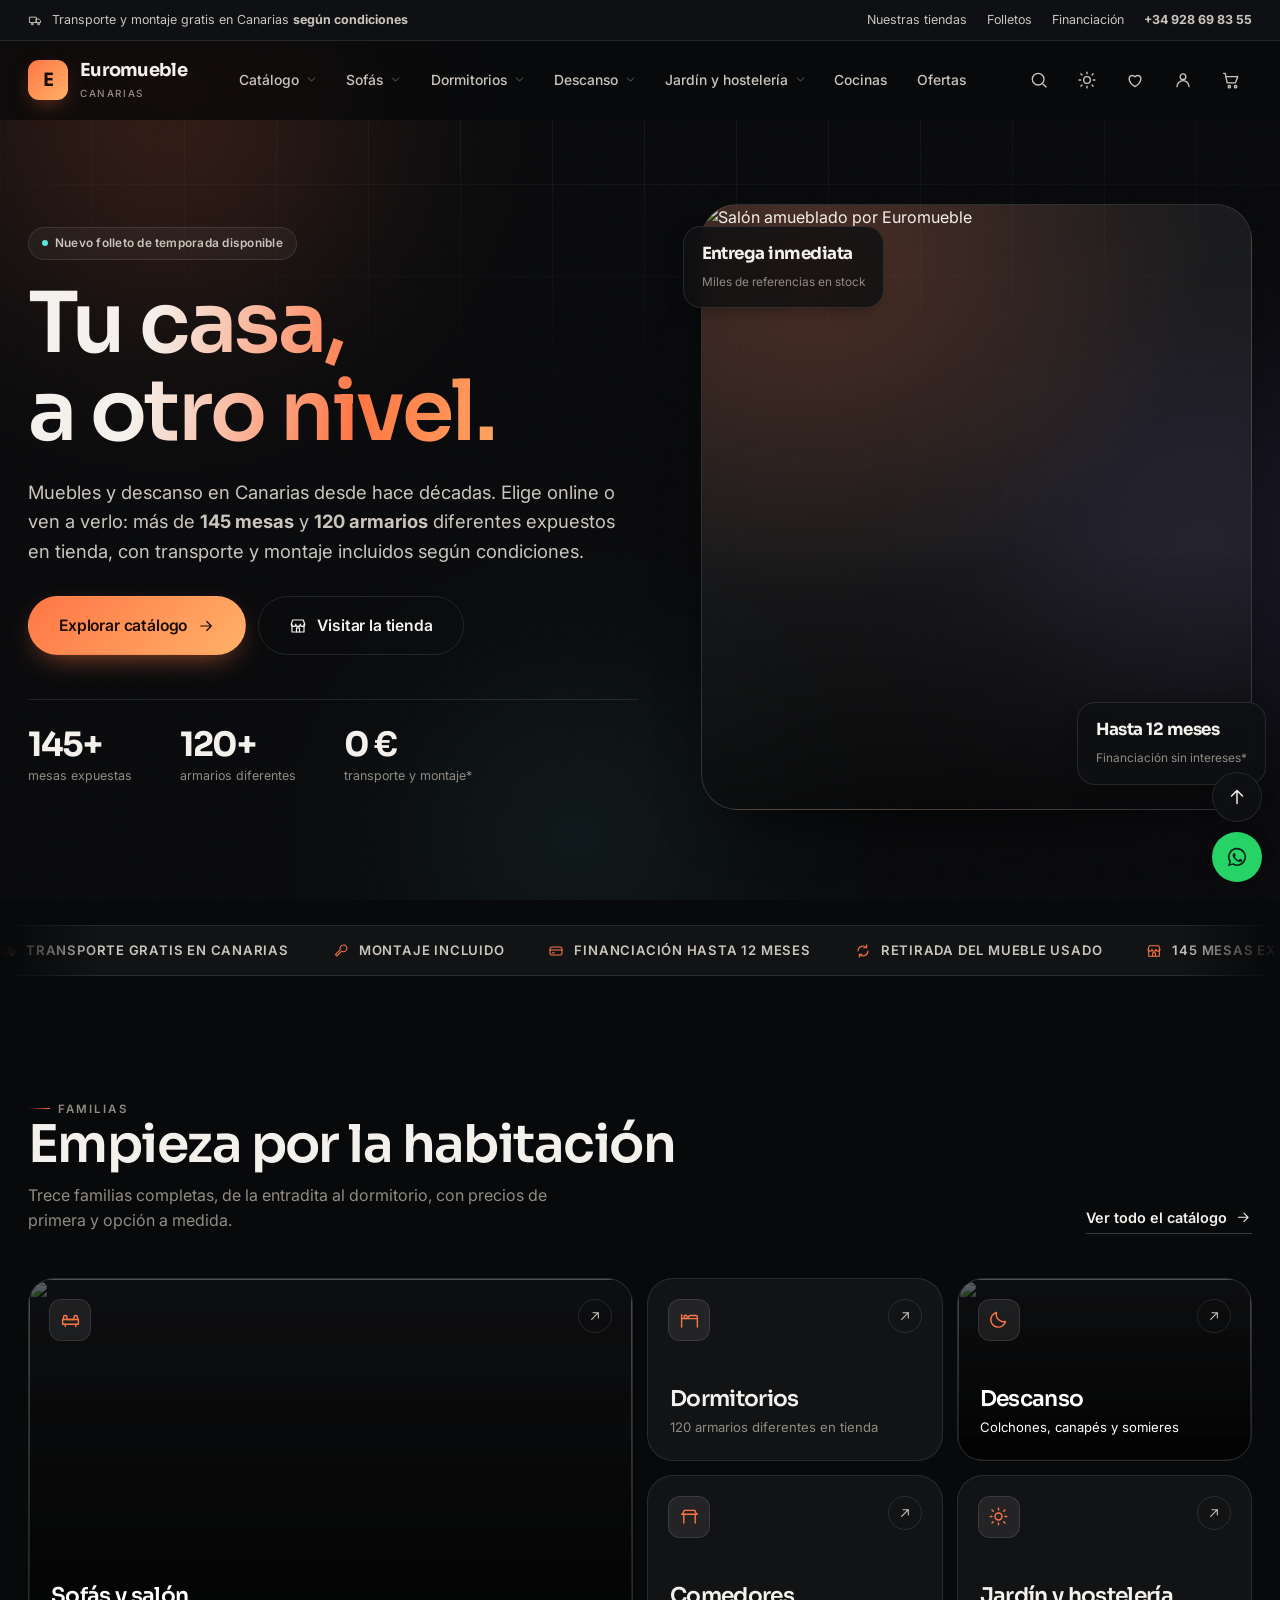
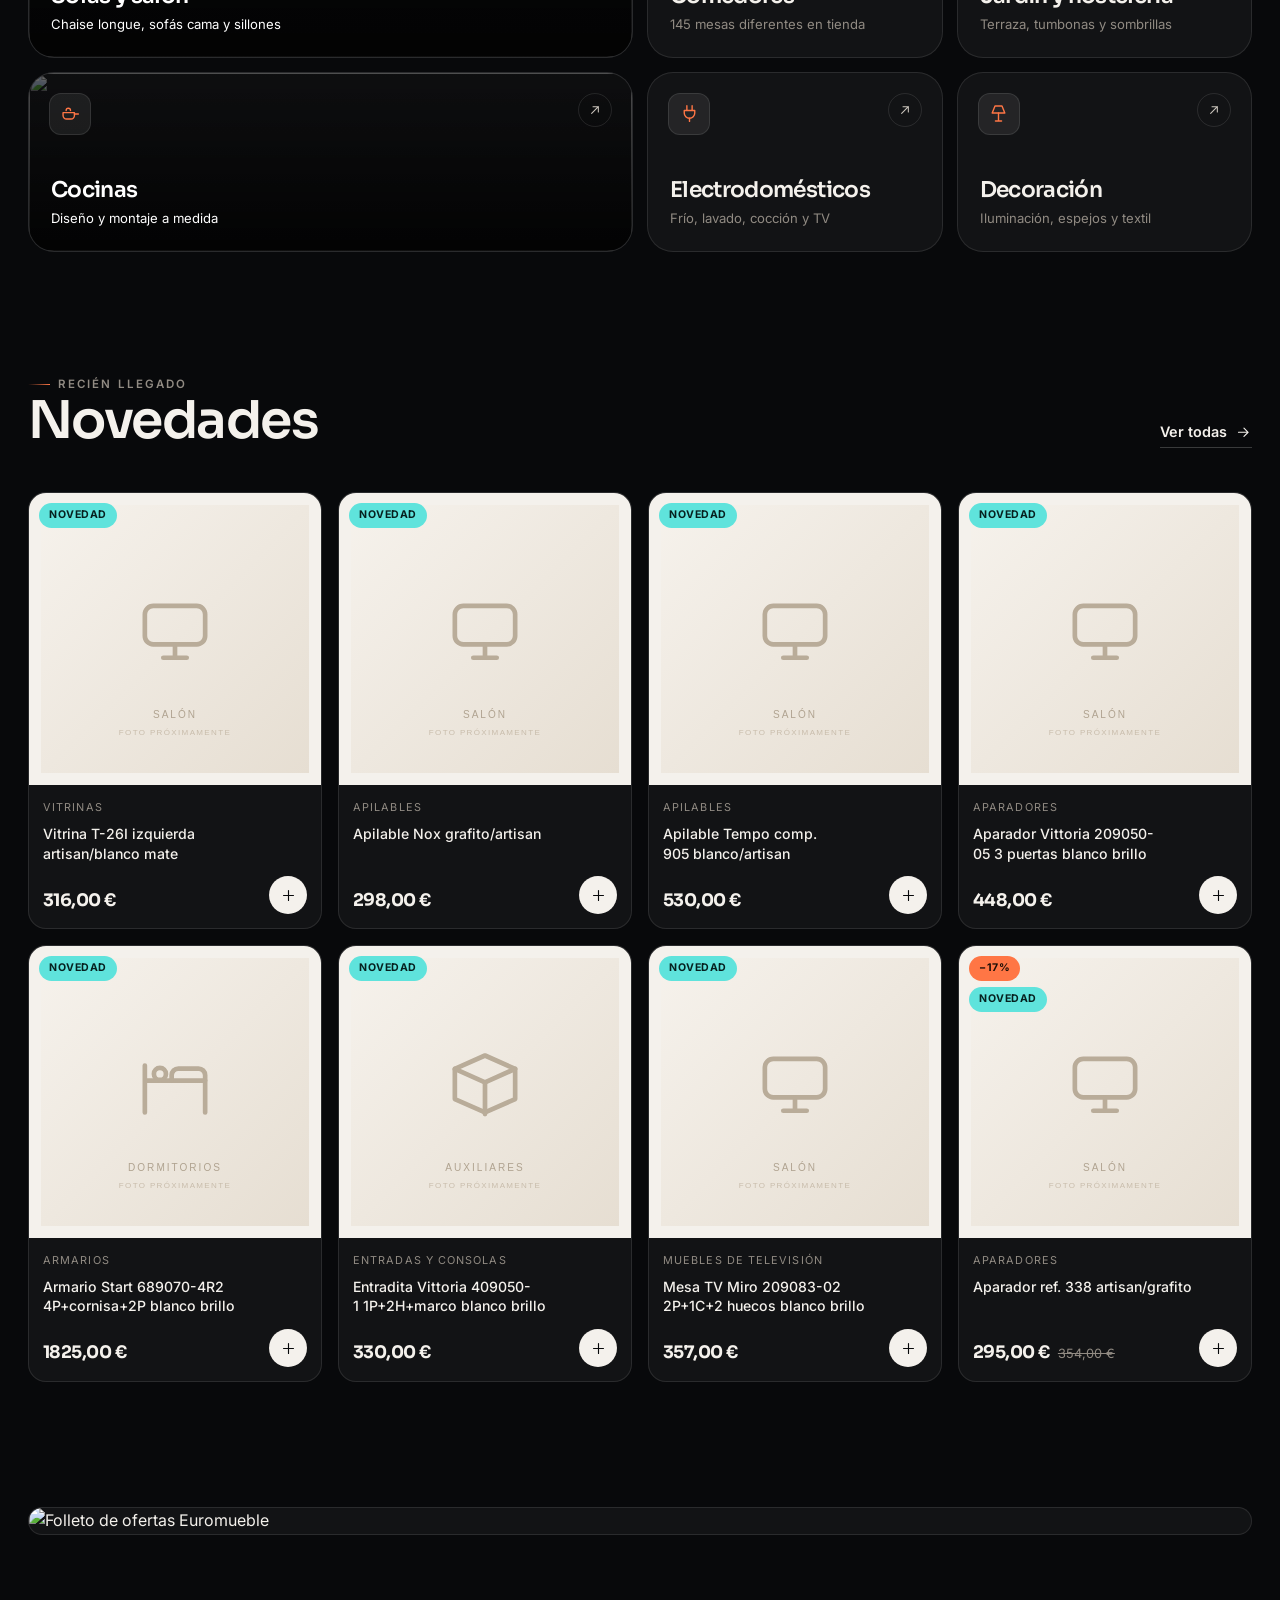
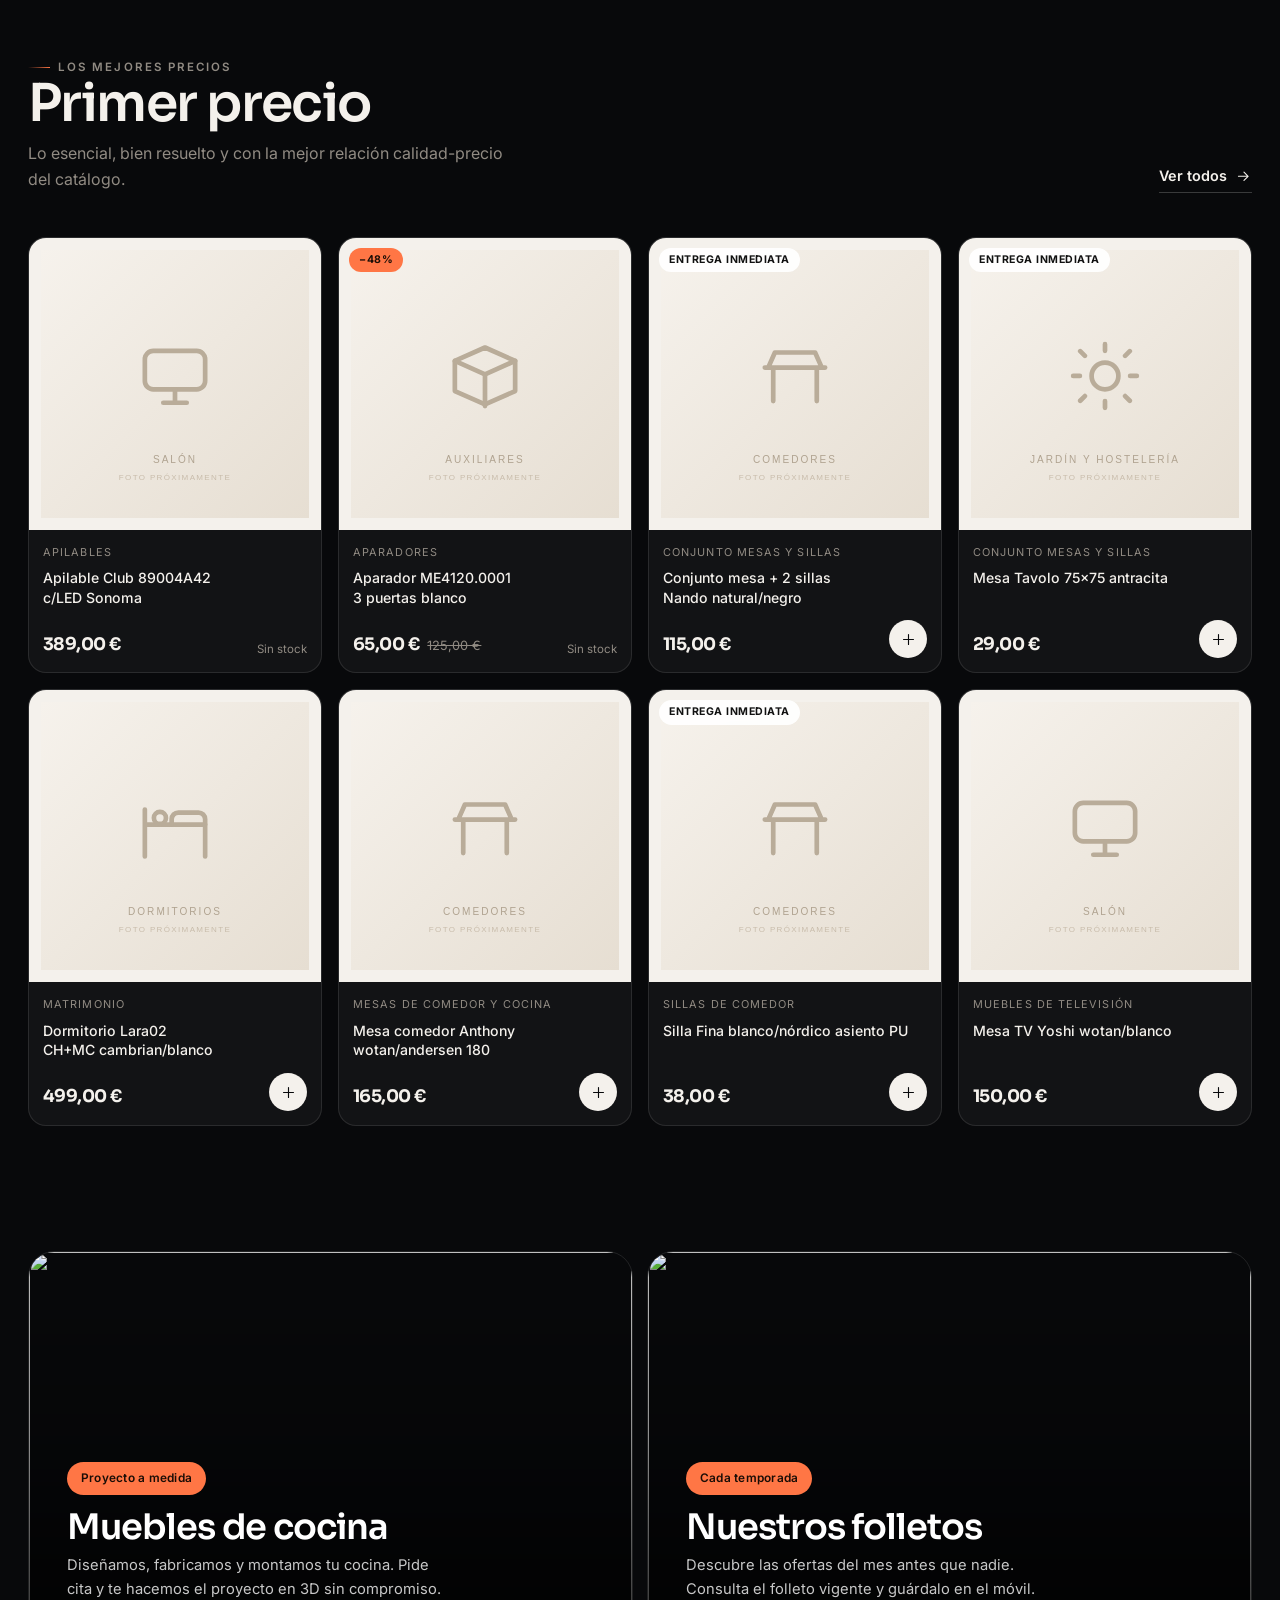
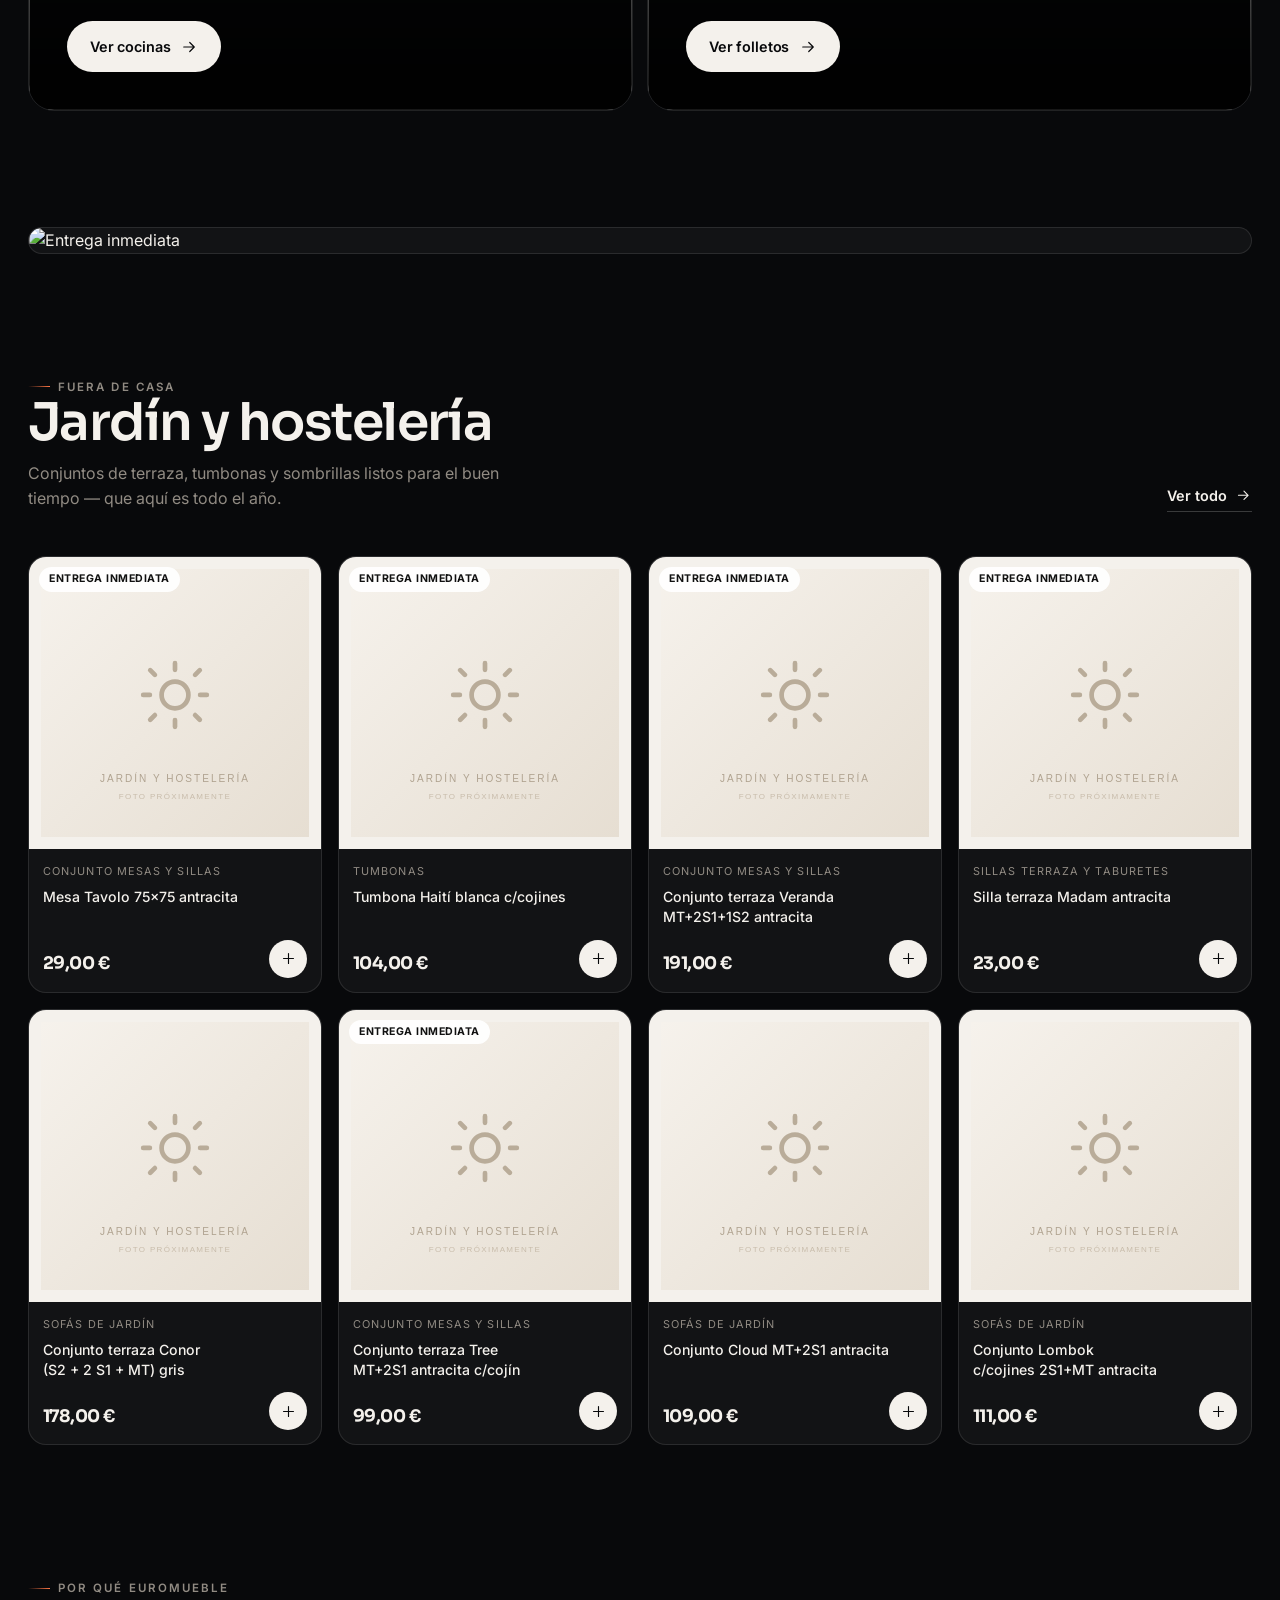
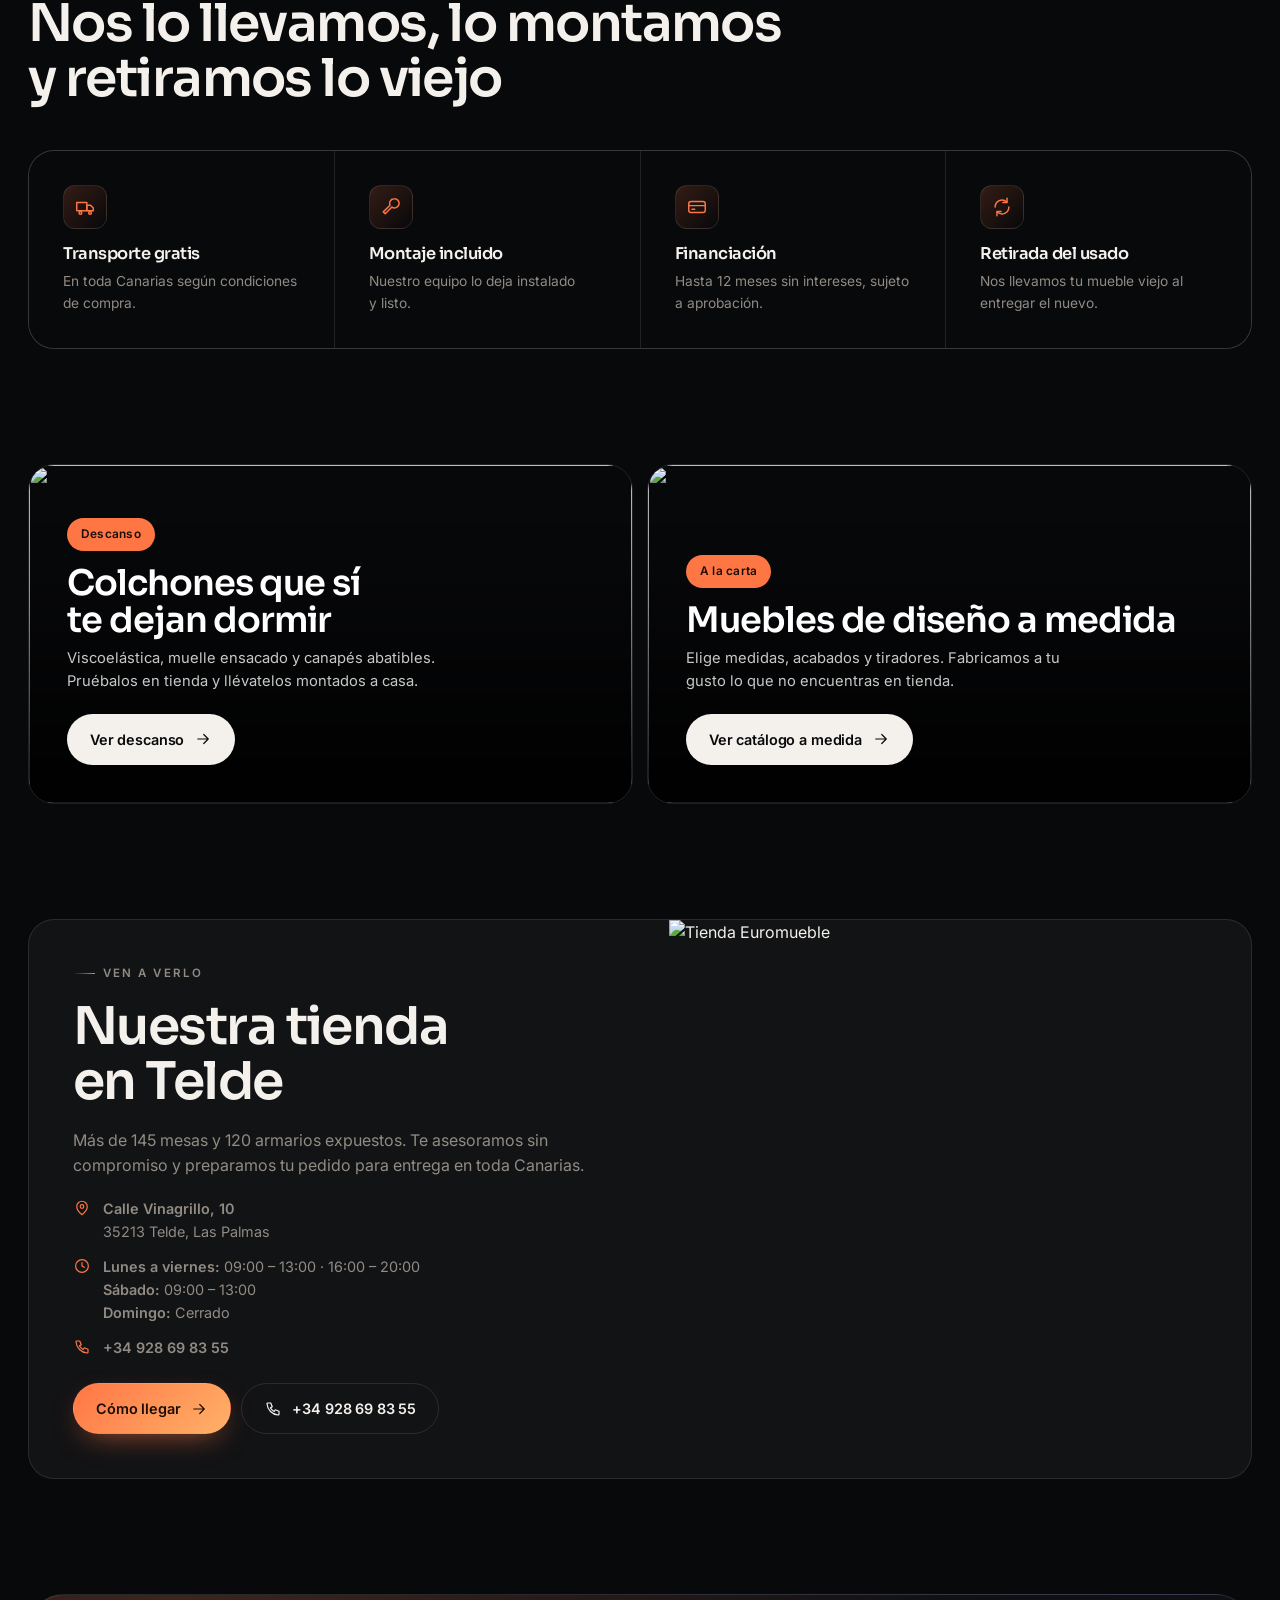
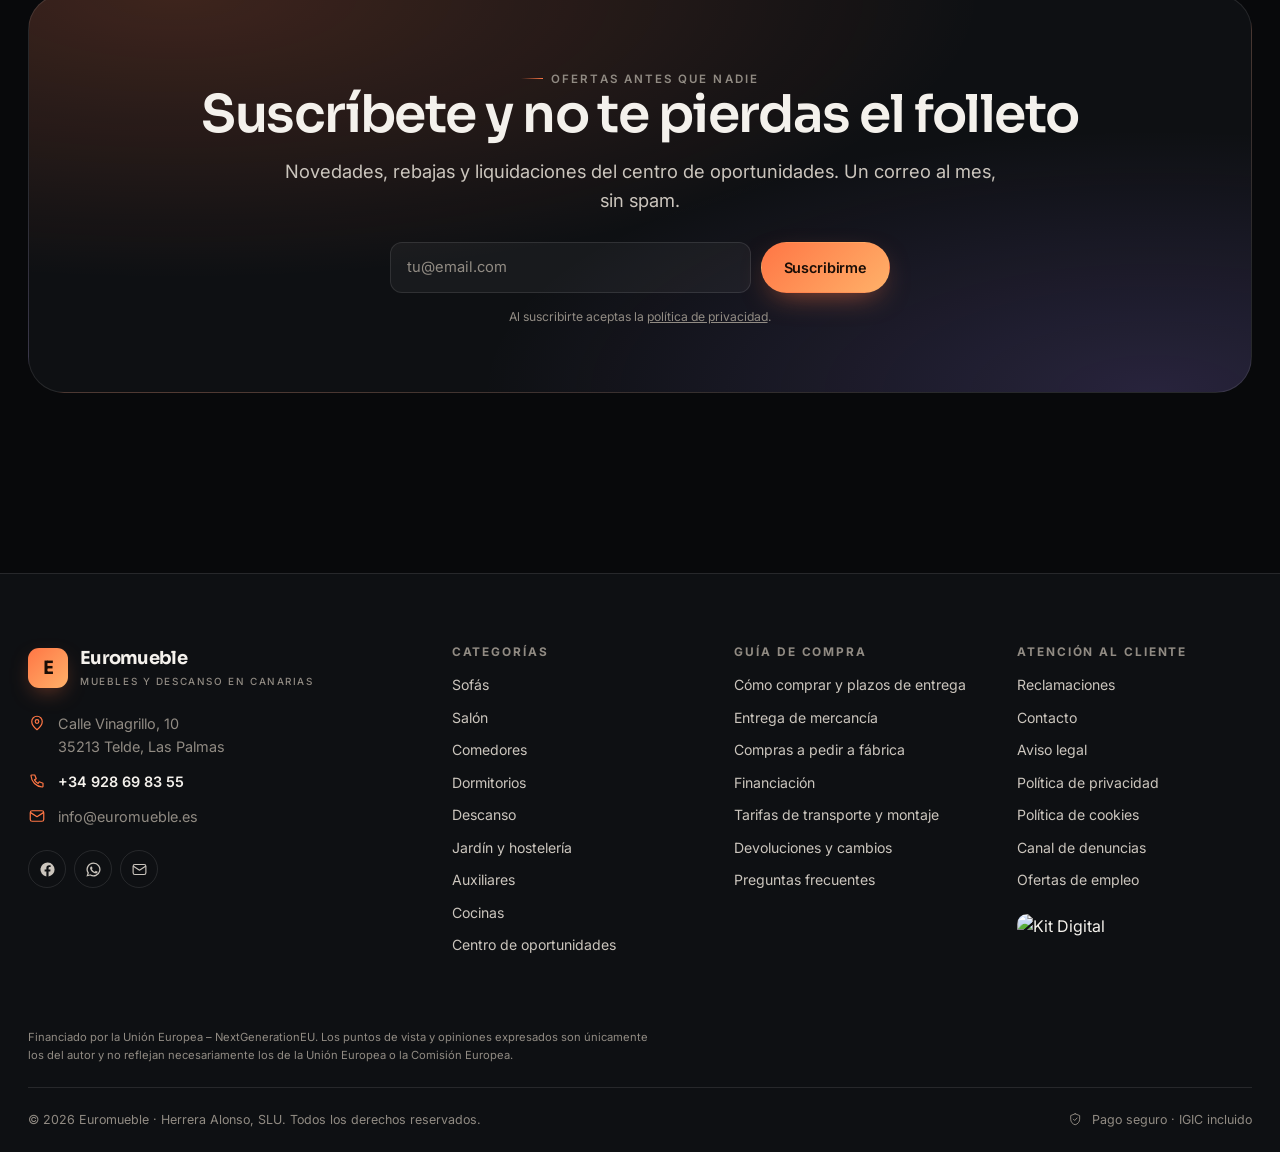
==== index.html @ cafdf66e "Rediseño moderno del front de Euromueble Reemplaza el front actual (tema Magento Furnicom) por una t" ====
<!doctype html>
<html lang="es" data-theme="dark">
<head>
<meta charset="utf-8">
<meta name="viewport" content="width=device-width, initial-scale=1, viewport-fit=cover">
<title>Euromueble · Muebles y descanso en Canarias</title>
<meta name="description" content="Sofás, dormitorios, colchones, comedores, jardín y electrodomésticos en Canarias. Transporte y montaje gratis según condiciones. Financiación disponible.">
<meta name="theme-color" content="#08090b">
<link rel="icon" href="https://euromueble.es/media/favicon/stores/1/ANAGRAMA-OK.png">

<meta property="og:type" content="website">
<meta property="og:title" content="Euromueble · Muebles y descanso en Canarias">
<meta property="og:description" content="Todo para tu hogar en Canarias: sofás, dormitorios, descanso, jardín y electrodomésticos. Transporte y montaje incluidos según condiciones.">
<meta property="og:image" content="https://euromueble.es/pub/media/logo/euromueble-logo.png">
<meta name="twitter:card" content="summary_large_image">

<link rel="preconnect" href="https://fonts.googleapis.com">
<link rel="preconnect" href="https://fonts.gstatic.com" crossorigin>
<link rel="preconnect" href="https://euromueble.es">
<link href="https://fonts.googleapis.com/css2?family=Inter:wght@400;500;600;700&family=Sora:wght@400;600;700&display=swap" rel="stylesheet">
<link rel="stylesheet" href="assets/css/base.css">
<link rel="stylesheet" href="assets/css/app.css">
<script>try{document.documentElement.dataset.theme=localStorage.getItem('em.theme')||'dark'}catch(e){}</script>

<script type="application/ld+json">
{
  "@context": "https://schema.org",
  "@type": ["Organization", "Store", "FurnitureStore"],
  "@id": "https://euromueble.es/#organization",
  "name": "Euromueble Canarias",
  "url": "https://euromueble.es/",
  "logo": "https://euromueble.es/pub/media/logo/euromueble-logo.png",
  "description": "Tienda de muebles y descanso en Canarias. Dormitorios, salones, cocinas, sofás, jardín y hostelería con transporte y montaje incluido.",
  "telephone": "+34 928 69 83 55",
  "email": "info@euromueble.es",
  "priceRange": "€€",
  "currenciesAccepted": "EUR",
  "address": {
    "@type": "PostalAddress",
    "streetAddress": "Calle Vinagrillo, 10",
    "addressLocality": "Telde",
    "addressRegion": "Las Palmas",
    "postalCode": "35213",
    "addressCountry": "ES"
  },
  "areaServed": { "@type": "AdministrativeArea", "name": "Islas Canarias, España" },
  "openingHoursSpecification": [
    { "@type": "OpeningHoursSpecification", "dayOfWeek": ["Monday","Tuesday","Wednesday","Thursday","Friday"], "opens": "09:00", "closes": "13:00" },
    { "@type": "OpeningHoursSpecification", "dayOfWeek": ["Monday","Tuesday","Wednesday","Thursday","Friday"], "opens": "16:00", "closes": "20:00" },
    { "@type": "OpeningHoursSpecification", "dayOfWeek": ["Saturday"], "opens": "09:00", "closes": "13:00" }
  ],
  "hasMap": "https://share.google/uBQcPGUhiOHSAVebq"
}
</script>
</head>

<body>
<a class="skip" href="#main">Saltar al contenido</a>

<div class="ambient" aria-hidden="true">
  <div class="ambient__grid"></div>
  <div class="ambient__orb ambient__orb--1"></div>
  <div class="ambient__orb ambient__orb--2"></div>
  <div class="ambient__orb ambient__orb--3"></div>
  <div class="ambient__noise"></div>
</div>

<div data-layout="header" data-active="Inicio"></div>

<main id="main">

  <!-- ================= Hero ================= -->
  <section class="hero">
    <div class="wrap hero__grid">
      <div data-reveal>
        <span class="pill pill--live">Nuevo folleto de temporada disponible</span>
        <h1 class="grad-text">Tu casa,<em>a otro nivel.</em></h1>
        <p class="lead">Muebles y descanso en Canarias desde hace décadas. Elige online o ven a verlo:
          más de <b>145 mesas</b> y <b>120 armarios</b> diferentes expuestos en tienda,
          con transporte y montaje incluidos según condiciones.</p>

        <div class="hero__cta">
          <a class="btn btn--primary btn--lg" href="catalogo.html">Explorar catálogo <span data-icon="arrow"></span></a>
          <a class="btn btn--lg btn--ghost" href="tiendas.html"><span data-icon="store"></span> Visitar la tienda</a>
        </div>

        <div class="hero__stats">
          <div class="hero__stat"><b>145+</b><span>mesas expuestas</span></div>
          <div class="hero__stat"><b>120+</b><span>armarios diferentes</span></div>
          <div class="hero__stat"><b>0 €</b><span>transporte y montaje*</span></div>
        </div>
      </div>

      <div class="hero__visual" data-reveal style="--delay:120ms">
        <div class="hero__frame">
          <img src="https://euromueble.es/pub/media/wysiwyg/banners/family_2.jpg"
               alt="Salón amueblado por Euromueble" fetchpriority="high" decoding="async">
        </div>
        <div class="hero__badge hero__badge--tl">
          <b>Entrega inmediata</b>
          <span>Miles de referencias en stock</span>
        </div>
        <div class="hero__badge hero__badge--br">
          <b>Hasta 12 meses</b>
          <span>Financiación sin intereses*</span>
        </div>
      </div>
    </div>
  </section>

  <!-- ================= Ticker ================= -->
  <div class="ticker" aria-hidden="true">
    <div class="ticker__track" data-ticker></div>
  </div>

  <!-- ================= Categorías ================= -->
  <section class="section wrap">
    <div class="section-head" data-reveal>
      <div>
        <span class="eyebrow">Familias</span>
        <h2>Empieza por la habitación</h2>
        <p>Trece familias completas, de la entradita al dormitorio, con precios de primera y opción a medida.</p>
      </div>
      <a class="link-arrow" href="catalogo.html">Ver todo el catálogo <span data-icon="arrow"></span></a>
    </div>
    <div class="bento" data-bento data-reveal></div>
  </section>

  <!-- ================= Novedades ================= -->
  <section class="section wrap" style="padding-top:0">
    <div class="section-head" data-reveal>
      <div>
        <span class="eyebrow">Recién llegado</span>
        <h2>Novedades</h2>
      </div>
      <div class="center">
        <div class="railnav">
          <button class="btn btn--icon" data-rail-prev="rail-new" aria-label="Anterior"><span data-icon="left"></span></button>
          <button class="btn btn--icon" data-rail-next="rail-new" aria-label="Siguiente"><span data-icon="right"></span></button>
        </div>
        <a class="link-arrow hide-sm" href="catalogo.html?tag=novedad">Ver todas <span data-icon="arrow"></span></a>
      </div>
    </div>
    <div class="rail" id="rail-new" data-rail="novedad" data-reveal></div>
  </section>

  <!-- ================= Folleto ================= -->
  <section class="wrap" data-reveal>
    <a class="banner" href="https://euromueble.es/media/wysiwyg/folletos/folleto-euromueble-abril-2026.pdf"
       target="_blank" rel="noopener" aria-label="Ver el folleto de ofertas en PDF">
      <img src="https://euromueble.es/media//wysiwyg/banner_folleto_euromueble_abril_26.jpg"
           alt="Folleto de ofertas Euromueble" loading="lazy">
    </a>
  </section>

  <!-- ================= Primer precio ================= -->
  <section class="section wrap">
    <div class="section-head" data-reveal>
      <div>
        <span class="eyebrow">Los mejores precios</span>
        <h2>Primer precio</h2>
        <p>Lo esencial, bien resuelto y con la mejor relación calidad-precio del catálogo.</p>
      </div>
      <div class="center">
        <div class="railnav">
          <button class="btn btn--icon" data-rail-prev="rail-first" aria-label="Anterior"><span data-icon="left"></span></button>
          <button class="btn btn--icon" data-rail-next="rail-first" aria-label="Siguiente"><span data-icon="right"></span></button>
        </div>
        <a class="link-arrow hide-sm" href="catalogo.html?tag=primer-precio">Ver todos <span data-icon="arrow"></span></a>
      </div>
    </div>
    <div class="rail" id="rail-first" data-rail="primer-precio" data-reveal></div>
  </section>

  <!-- ================= Cocinas + Folletos ================= -->
  <section class="wrap split" data-reveal>
    <a class="promo promo--tall" href="https://euromueble.es/cocinas">
      <img src="https://euromueble.es/pub/media/wysiwyg/banners/cocina_final.jpg" alt="" loading="lazy">
      <span class="pill pill--brand" style="align-self:flex-start;margin-bottom:14px">Proyecto a medida</span>
      <h3>Muebles de cocina</h3>
      <p>Diseñamos, fabricamos y montamos tu cocina. Pide cita y te hacemos el proyecto en 3D sin compromiso.</p>
      <span class="btn btn--light">Ver cocinas <span data-icon="arrow"></span></span>
    </a>
    <a class="promo promo--tall" href="https://euromueble.es/nuestros-folletos">
      <img src="https://euromueble.es/pub/media/wysiwyg/banners/family_2.jpg" alt="" loading="lazy">
      <span class="pill pill--brand" style="align-self:flex-start;margin-bottom:14px">Cada temporada</span>
      <h3>Nuestros folletos</h3>
      <p>Descubre las ofertas del mes antes que nadie. Consulta el folleto vigente y guárdalo en el móvil.</p>
      <span class="btn btn--light">Ver folletos <span data-icon="arrow"></span></span>
    </a>
  </section>

  <!-- ================= Entrega inmediata ================= -->
  <section class="section wrap" style="padding-bottom:0">
    <a class="banner" href="catalogo.html?tag=entrega-inmediata" data-reveal
       aria-label="Productos con entrega inmediata">
      <img src="https://euromueble.es/media/wysiwyg/blog/banner_entrega_inmediata.jpg"
           alt="Entrega inmediata" loading="lazy">
    </a>
  </section>

  <!-- ================= Jardín ================= -->
  <section class="section wrap">
    <div class="section-head" data-reveal>
      <div>
        <span class="eyebrow">Fuera de casa</span>
        <h2>Jardín y hostelería</h2>
        <p>Conjuntos de terraza, tumbonas y sombrillas listos para el buen tiempo — que aquí es todo el año.</p>
      </div>
      <div class="center">
        <div class="railnav">
          <button class="btn btn--icon" data-rail-prev="rail-garden" aria-label="Anterior"><span data-icon="left"></span></button>
          <button class="btn btn--icon" data-rail-next="rail-garden" aria-label="Siguiente"><span data-icon="right"></span></button>
        </div>
        <a class="link-arrow hide-sm" href="catalogo.html?cat=jardin">Ver todo <span data-icon="arrow"></span></a>
      </div>
    </div>
    <div class="rail" id="rail-garden" data-rail-cat="jardin" data-reveal></div>
  </section>

  <!-- ================= Servicios ================= -->
  <section class="section wrap" style="padding-top:0">
    <div class="section-head" data-reveal>
      <div>
        <span class="eyebrow">Por qué Euromueble</span>
        <h2>Nos lo llevamos, lo montamos y retiramos lo viejo</h2>
      </div>
    </div>
    <div class="services" data-services data-reveal></div>
  </section>

  <!-- ================= Descanso ================= -->
  <section class="wrap split" data-reveal>
    <a class="promo" href="catalogo.html?cat=descanso">
      <img src="https://euromueble.es/media/wysiwyg/fotos_home/colchonesnew.jpg" alt="" loading="lazy">
      <span class="pill pill--brand" style="align-self:flex-start;margin-bottom:14px">Descanso</span>
      <h3>Colchones que sí te dejan dormir</h3>
      <p>Viscoelástica, muelle ensacado y canapés abatibles. Pruébalos en tienda y llévatelos montados a casa.</p>
      <span class="btn btn--light">Ver descanso <span data-icon="arrow"></span></span>
    </a>
    <a class="promo" href="https://euromueble.es/muebles-por-catalogo">
      <img src="https://euromueble.es/media/wysiwyg/portadas-catalogos/mueblescatalogo.jpg" alt="" loading="lazy">
      <span class="pill pill--brand" style="align-self:flex-start;margin-bottom:14px">A la carta</span>
      <h3>Muebles de diseño a medida</h3>
      <p>Elige medidas, acabados y tiradores. Fabricamos a tu gusto lo que no encuentras en tienda.</p>
      <span class="btn btn--light">Ver catálogo a medida <span data-icon="arrow"></span></span>
    </a>
  </section>

  <!-- ================= Tienda ================= -->
  <section class="section wrap">
    <div class="storecard" data-reveal>
      <div class="storecard__body">
        <span class="eyebrow">Ven a verlo</span>
        <h2>Nuestra tienda en Telde</h2>
        <p class="muted">Más de 145 mesas y 120 armarios expuestos. Te asesoramos sin compromiso y
          preparamos tu pedido para entrega en toda Canarias.</p>
        <div class="dl" data-store-info></div>
        <div class="center wrapx" style="margin-top:6px">
          <a class="btn btn--primary" href="tiendas.html">Cómo llegar <span data-icon="arrow"></span></a>
          <a class="btn btn--ghost" data-phone href="#"><span data-icon="phone"></span></a>
        </div>
      </div>
      <div class="storecard__img">
        <img src="https://euromueble.es/media//wysiwyg/bloque01/nuestras-tiendas.jpg"
             alt="Tienda Euromueble" loading="lazy">
      </div>
    </div>
  </section>

  <!-- ================= Newsletter ================= -->
  <section class="section wrap" style="padding-top:0">
    <div class="news" data-reveal>
      <span class="eyebrow" style="justify-content:center">Ofertas antes que nadie</span>
      <h2>Suscríbete y no te pierdas el folleto</h2>
      <p class="lead" style="margin:14px auto 0">Novedades, rebajas y liquidaciones del centro de oportunidades.
        Un correo al mes, sin spam.</p>
      <form data-newsletter novalidate>
        <input class="input" type="email" placeholder="tu@email.com" aria-label="Tu correo electrónico" required>
        <button class="btn btn--primary" type="submit">Suscribirme</button>
      </form>
      <p class="news__note">Al suscribirte aceptas la
        <a href="https://euromueble.es/politica-de-privacidad" style="text-decoration:underline">política de privacidad</a>.</p>
    </div>
  </section>

</main>

<div data-layout="footer"></div>

<script src="assets/js/data.js"></script>
<script src="assets/js/ui.js"></script>
<script src="assets/js/store.js"></script>
<script src="assets/js/layout.js"></script>
<script src="assets/js/home.js"></script>
</body>
</html>
---- assets/css/base.css ----
/* =========================================================================
   Euromueble · Base
   Tokens, reset, tipografía, layout, botones y formularios.
   ========================================================================= */

/* ---------- Tokens ------------------------------------------------------ */
:root {
  /* Marca */
  --brand: #ff7645;
  --brand-soft: #ffb169;
  --brand-deep: #d9481c;
  --cyan: #5fe3dc;
  --violet: #9a7cf5;

  /* Superficies (tema oscuro por defecto) */
  --bg: #08090b;
  --bg-2: #0e1013;
  --panel: rgba(255, 255, 255, 0.045);
  --panel-2: rgba(255, 255, 255, 0.075);
  --line: rgba(255, 255, 255, 0.10);
  --line-strong: rgba(255, 255, 255, 0.20);
  --plate: #f4f1ec;           /* fondo claro bajo las fotos de producto */

  /* Texto */
  --ink: #f4f1ec;
  --ink-2: #cbc5bd;
  --muted: #918b83;
  --on-brand: #1a0d06;

  /* Efectos */
  --glow: 0 0 0 1px rgba(255, 118, 69, 0.35), 0 12px 48px -12px rgba(255, 118, 69, 0.45);
  --shadow: 0 24px 60px -24px rgba(0, 0, 0, 0.75);
  --shadow-sm: 0 8px 24px -12px rgba(0, 0, 0, 0.6);
  --blur: saturate(150%) blur(14px);

  /* Formas */
  --r-xs: 8px;
  --r-sm: 12px;
  --r: 18px;
  --r-lg: 26px;
  --r-xl: 36px;
  --r-full: 999px;

  /* Ritmo */
  --pad: clamp(16px, 4vw, 28px);
  --gap: clamp(16px, 2.4vw, 28px);
  --section: clamp(56px, 9vw, 120px);
  --maxw: 1320px;

  /* Movimiento */
  --ease: cubic-bezier(0.22, 1, 0.36, 1);
  --fast: 0.18s var(--ease);
  --mid: 0.36s var(--ease);
  --slow: 0.7s var(--ease);

  /* Tipografía */
  --font: 'Inter', ui-sans-serif, system-ui, -apple-system, 'Segoe UI', Roboto, sans-serif;
  --display: 'Sora', var(--font);
  color-scheme: dark;
}

[data-theme='light'] {
  --bg: #f7f5f1;
  --bg-2: #ffffff;
  --panel: rgba(12, 10, 8, 0.035);
  --panel-2: rgba(12, 10, 8, 0.06);
  --line: rgba(12, 10, 8, 0.11);
  --line-strong: rgba(12, 10, 8, 0.22);
  --plate: #ffffff;
  --ink: #14110e;
  --ink-2: #3d3730;
  --muted: #6d655c;
  --brand: #d9481c;
  --brand-soft: #ff7645;
  --shadow: 0 24px 60px -28px rgba(20, 14, 8, 0.35);
  --shadow-sm: 0 10px 24px -16px rgba(20, 14, 8, 0.35);
  --glow: 0 0 0 1px rgba(217, 72, 28, 0.25), 0 12px 40px -16px rgba(217, 72, 28, 0.35);
  color-scheme: light;
}

/* ---------- Reset ------------------------------------------------------- */
*, *::before, *::after { box-sizing: border-box; }
* { margin: 0; }

html {
  -webkit-text-size-adjust: 100%;
  scroll-behavior: smooth;
  scroll-padding-top: 100px;
}

body {
  min-height: 100vh;
  background: var(--bg);
  color: var(--ink);
  font-family: var(--font);
  font-size: 16px;
  line-height: 1.6;
  font-synthesis-weight: none;
  -webkit-font-smoothing: antialiased;
  text-rendering: optimizeLegibility;
  overflow-x: hidden;
}

body.is-locked { overflow: hidden; }

img, svg, video { display: block; max-width: 100%; }
img { height: auto; }

/* Tamaño por defecto de los iconos en línea: sin esto un <svg> sin
   dimensiones se renderiza a 300×150. Los componentes lo sobrescriben. */
svg { width: 1.15em; height: 1.15em; flex: none; }
button, input, select, textarea { font: inherit; color: inherit; }
button { background: none; border: 0; cursor: pointer; }
a { color: inherit; text-decoration: none; }
ul, ol { list-style: none; padding: 0; }
table { border-collapse: collapse; width: 100%; }
:focus-visible {
  outline: 2px solid var(--brand);
  outline-offset: 3px;
  border-radius: 4px;
}
::selection { background: var(--brand); color: var(--on-brand); }

/* ---------- Tipografía -------------------------------------------------- */
h1, h2, h3, h4 {
  font-family: var(--display);
  font-weight: 600;
  line-height: 1.05;
  letter-spacing: -0.03em;
  text-wrap: balance;
}
h1 { font-size: clamp(2.5rem, 7vw, 5.25rem); }
h2 { font-size: clamp(1.9rem, 4.4vw, 3.25rem); }
h3 { font-size: clamp(1.15rem, 2vw, 1.5rem); }
p { text-wrap: pretty; }

.eyebrow {
  display: inline-flex;
  align-items: center;
  gap: 8px;
  font-size: 0.72rem;
  font-weight: 600;
  letter-spacing: 0.18em;
  text-transform: uppercase;
  color: var(--muted);
}
.eyebrow::before {
  content: '';
  width: 22px;
  height: 1px;
  background: linear-gradient(90deg, transparent, var(--brand));
}

.lead { font-size: clamp(1rem, 1.5vw, 1.15rem); color: var(--ink-2); max-width: 62ch; }
.muted { color: var(--muted); }
.tnum { font-variant-numeric: tabular-nums; }

.grad-text {
  background: linear-gradient(100deg, var(--ink) 20%, var(--brand) 55%, var(--brand-soft) 85%);
  -webkit-background-clip: text;
  background-clip: text;
  color: transparent;
}

/* ---------- Layout ------------------------------------------------------ */
.wrap {
  width: min(100% - (var(--pad) * 2), var(--maxw));
  margin-inline: auto;
}
.section { padding-block: var(--section); }
.stack > * + * { margin-top: var(--flow, 1rem); }
.grid { display: grid; gap: var(--gap); }
.row { display: flex; gap: var(--gap); }
.between { display: flex; align-items: center; justify-content: space-between; gap: var(--gap); }
.center { display: flex; align-items: center; gap: 10px; }
.wrapx { flex-wrap: wrap; }

.section-head {
  display: flex;
  align-items: flex-end;
  justify-content: space-between;
  gap: var(--gap);
  flex-wrap: wrap;
  margin-bottom: clamp(24px, 4vw, 44px);
}
.section-head p { color: var(--muted); margin-top: 10px; max-width: 52ch; }

.skip {
  position: absolute;
  left: 12px;
  top: -80px;
  z-index: 999;
  padding: 12px 18px;
  background: var(--brand);
  color: var(--on-brand);
  border-radius: var(--r-xs);
  font-weight: 600;
  transition: top var(--fast);
}
.skip:focus { top: 12px; }

/* ---------- Botones ----------------------------------------------------- */
.btn {
  --btn-bg: var(--panel-2);
  --btn-ink: var(--ink);
  display: inline-flex;
  align-items: center;
  justify-content: center;
  gap: 10px;
  padding: 13px 22px;
  border-radius: var(--r-full);
  background: var(--btn-bg);
  color: var(--btn-ink);
  border: 1px solid var(--line);
  font-size: 0.9rem;
  font-weight: 600;
  letter-spacing: -0.01em;
  white-space: nowrap;
  cursor: pointer;
  transition: transform var(--fast), background var(--fast), border-color var(--fast), box-shadow var(--fast), color var(--fast);
}
.btn:hover { transform: translateY(-2px); border-color: var(--line-strong); }
.btn:active { transform: translateY(0); }
.btn svg { width: 18px; height: 18px; flex: none; }

.btn--primary {
  --btn-bg: linear-gradient(135deg, var(--brand), var(--brand-soft));
  --btn-ink: var(--on-brand);
  border-color: transparent;
  box-shadow: 0 10px 30px -12px rgba(255, 118, 69, 0.7);
}
.btn--primary:hover { box-shadow: 0 16px 40px -12px rgba(255, 118, 69, 0.85); }

.btn--ghost { --btn-bg: transparent; }
.btn--ghost:hover { --btn-bg: var(--panel); }

.btn--light {
  --btn-bg: var(--ink);
  --btn-ink: var(--bg);
  border-color: transparent;
}

.btn--sm { padding: 9px 16px; font-size: 0.82rem; }
.btn--lg { padding: 16px 30px; font-size: 0.98rem; }
.btn--block { width: 100%; }
.btn[disabled] { opacity: 0.45; pointer-events: none; }

.btn--icon {
  width: 44px;
  height: 44px;
  padding: 0;
  border-radius: var(--r-full);
}
.btn--icon svg { width: 20px; height: 20px; }

.link-arrow {
  display: inline-flex;
  align-items: center;
  gap: 8px;
  font-weight: 600;
  font-size: 0.9rem;
  color: var(--ink);
  border-bottom: 1px solid var(--line-strong);
  padding-bottom: 4px;
  transition: gap var(--fast), color var(--fast), border-color var(--fast);
}
.link-arrow:hover { gap: 14px; color: var(--brand); border-color: var(--brand); }

/* ---------- Píldoras / etiquetas --------------------------------------- */
.pill {
  display: inline-flex;
  align-items: center;
  gap: 7px;
  padding: 6px 13px;
  border-radius: var(--r-full);
  border: 1px solid var(--line);
  background: var(--panel);
  font-size: 0.74rem;
  font-weight: 600;
  letter-spacing: 0.02em;
  color: var(--ink-2);
  white-space: nowrap;
}
.pill--brand { border-color: transparent; background: var(--brand); color: var(--on-brand); }
.pill--cyan { border-color: rgba(95, 227, 220, 0.4); color: var(--cyan); background: rgba(95, 227, 220, 0.1); }
.pill--live::before {
  content: '';
  width: 6px; height: 6px;
  border-radius: 50%;
  background: var(--cyan);
  box-shadow: 0 0 0 0 rgba(95, 227, 220, 0.7);
  animation: ping 2s infinite;
}
@keyframes ping {
  0% { box-shadow: 0 0 0 0 rgba(95, 227, 220, 0.6); }
  70% { box-shadow: 0 0 0 8px rgba(95, 227, 220, 0); }
  100% { box-shadow: 0 0 0 0 rgba(95, 227, 220, 0); }
}

/* ---------- Formularios ------------------------------------------------- */
.field { display: grid; gap: 7px; }
.field > label { font-size: 0.8rem; font-weight: 600; color: var(--ink-2); }

.input,
.select {
  width: 100%;
  padding: 13px 16px;
  border-radius: var(--r-sm);
  border: 1px solid var(--line);
  background: var(--panel);
  color: var(--ink);
  font-size: 0.92rem;
  transition: border-color var(--fast), background var(--fast), box-shadow var(--fast);
  appearance: none;
}
.input::placeholder { color: var(--muted); }
.input:focus,
.select:focus {
  outline: none;
  border-color: var(--brand);
  background: var(--panel-2);
  box-shadow: 0 0 0 4px rgba(255, 118, 69, 0.15);
}
.select {
  background-image: linear-gradient(45deg, transparent 50%, currentColor 50%), linear-gradient(135deg, currentColor 50%, transparent 50%);
  background-position: calc(100% - 20px) 55%, calc(100% - 14px) 55%;
  background-size: 6px 6px, 6px 6px;
  background-repeat: no-repeat;
  padding-right: 42px;
  cursor: pointer;
}

.check {
  display: flex;
  align-items: center;
  gap: 10px;
  cursor: pointer;
  font-size: 0.88rem;
  color: var(--ink-2);
  padding: 5px 0;
  transition: color var(--fast);
}
.check:hover { color: var(--ink); }
.check input {
  appearance: none;
  width: 18px; height: 18px;
  flex: none;
  border: 1px solid var(--line-strong);
  border-radius: 5px;
  background: var(--panel);
  display: grid;
  place-content: center;
  cursor: pointer;
  transition: background var(--fast), border-color var(--fast);
}
.check input::after {
  content: '';
  width: 9px; height: 9px;
  border-radius: 2px;
  transform: scale(0);
  background: var(--on-brand);
  transition: transform var(--fast);
}
.check input:checked { background: var(--brand); border-color: var(--brand); }
.check input:checked::after { transform: scale(1); }

/* ---------- Utilidades -------------------------------------------------- */
.sr-only {
  position: absolute;
  width: 1px; height: 1px;
  padding: 0; margin: -1px;
  overflow: hidden;
  clip: rect(0 0 0 0);
  white-space: nowrap;
  border: 0;
}
.hairline { height: 1px; background: var(--line); border: 0; }
.hide { display: none !important; }
@media (max-width: 860px) { .hide-md { display: none !important; } }
@media (max-width: 620px) { .hide-sm { display: none !important; } }

/* ---------- Revelado al hacer scroll ------------------------------------ */
[data-reveal] {
  opacity: 0;
  transform: translateY(22px);
  transition: opacity 0.7s var(--ease), transform 0.7s var(--ease);
  transition-delay: var(--delay, 0ms);
}
[data-reveal].in { opacity: 1; transform: none; }

@media (prefers-reduced-motion: reduce) {
  html { scroll-behavior: auto; }
  *, *::before, *::after {
    animation-duration: 0.001ms !important;
    animation-iteration-count: 1 !important;
    transition-duration: 0.001ms !important;
  }
  [data-reveal] { opacity: 1; transform: none; }
}
---- assets/css/app.css ----
/* =========================================================================
   Euromueble · Componentes y páginas
   ========================================================================= */

/* =========================================================================
   1. Ambiente (fondo futurista)
   ========================================================================= */
.ambient {
  position: fixed;
  inset: 0;
  z-index: -1;
  pointer-events: none;
  overflow: hidden;
}
.ambient__orb {
  position: absolute;
  border-radius: 50%;
  filter: blur(90px);
  opacity: 0.5;
  animation: drift 26s var(--ease) infinite alternate;
}
.ambient__orb--1 {
  width: 46vw; height: 46vw;
  top: -14vw; left: -10vw;
  background: radial-gradient(circle, rgba(255, 118, 69, 0.5), transparent 68%);
}
.ambient__orb--2 {
  width: 40vw; height: 40vw;
  top: 32vh; right: -14vw;
  background: radial-gradient(circle, rgba(154, 124, 245, 0.34), transparent 68%);
  animation-delay: -9s;
}
.ambient__orb--3 {
  width: 34vw; height: 34vw;
  bottom: -12vw; left: 28vw;
  background: radial-gradient(circle, rgba(95, 227, 220, 0.24), transparent 68%);
  animation-delay: -16s;
}
[data-theme='light'] .ambient__orb { opacity: 0.28; }

@keyframes drift {
  from { transform: translate3d(0, 0, 0) scale(1); }
  to { transform: translate3d(4vw, 6vh, 0) scale(1.16); }
}

.ambient__grid {
  position: absolute;
  inset: 0;
  background-image:
    linear-gradient(to right, var(--line) 1px, transparent 1px),
    linear-gradient(to bottom, var(--line) 1px, transparent 1px);
  background-size: 92px 92px;
  mask-image: radial-gradient(ellipse 100% 60% at 50% 0%, #000 20%, transparent 78%);
  opacity: 0.55;
}
.ambient__noise {
  position: absolute;
  inset: 0;
  opacity: 0.035;
  background-image: url("data:image/svg+xml,%3Csvg xmlns='http://www.w3.org/2000/svg' width='160' height='160'%3E%3Cfilter id='n'%3E%3CfeTurbulence type='fractalNoise' baseFrequency='.85' numOctaves='3'/%3E%3C/filter%3E%3Crect width='160' height='160' filter='url(%23n)'/%3E%3C/svg%3E");
}

/* =========================================================================
   2. Cabecera
   ========================================================================= */
.topbar {
  position: relative;
  z-index: 60;
  border-bottom: 1px solid var(--line);
  background: var(--bg-2);
  font-size: 0.78rem;
  color: var(--ink-2);
}
.topbar__in {
  display: flex;
  align-items: center;
  justify-content: space-between;
  gap: 18px;
  height: 40px;
  white-space: nowrap;
  overflow: hidden;
}
.topbar__in > .center { min-width: 0; }
.topbar__in > .center span { overflow: hidden; text-overflow: ellipsis; }
.topbar a:hover { color: var(--brand); }
.topbar__list { display: flex; gap: 20px; align-items: center; }

.header {
  position: sticky;
  top: 0;
  z-index: 70;
  background: color-mix(in srgb, var(--bg) 78%, transparent);
  backdrop-filter: var(--blur);
  -webkit-backdrop-filter: var(--blur);
  border-bottom: 1px solid transparent;
  transition: border-color var(--mid), background var(--mid), box-shadow var(--mid);
}
.header.is-stuck {
  border-color: var(--line);
  box-shadow: 0 12px 40px -28px rgba(0, 0, 0, 0.9);
}
.header__in {
  display: grid;
  grid-template-columns: auto 1fr auto;
  align-items: center;
  gap: clamp(12px, 3vw, 40px);
  height: 78px;
  transition: height var(--mid);
}
.header.is-stuck .header__in { height: 66px; }

.brand { display: flex; align-items: center; gap: 12px; }
.brand__mark {
  width: 40px; height: 40px;
  border-radius: 11px;
  display: grid;
  place-content: center;
  background: linear-gradient(135deg, var(--brand), var(--brand-soft));
  color: var(--on-brand);
  font-family: var(--display);
  font-weight: 700;
  font-size: 1.15rem;
  letter-spacing: -0.04em;
  box-shadow: 0 8px 24px -10px rgba(255, 118, 69, 0.8);
  flex: none;
}
.brand__name {
  font-family: var(--display);
  font-weight: 700;
  font-size: 1.12rem;
  letter-spacing: -0.04em;
  line-height: 1;
}
.brand__sub {
  display: block;
  font-family: var(--font);
  font-size: 0.62rem;
  font-weight: 500;
  letter-spacing: 0.16em;
  text-transform: uppercase;
  color: var(--muted);
  margin-top: 3px;
}

/* Navegación principal */
.nav { display: flex; justify-content: center; }
.nav__list { display: flex; align-items: center; gap: 2px; }
.nav__link {
  position: relative;
  display: flex;
  align-items: center;
  gap: 6px;
  padding: 10px 14px;
  border-radius: var(--r-full);
  font-size: 0.87rem;
  font-weight: 500;
  color: var(--ink-2);
  transition: color var(--fast), background var(--fast);
  white-space: nowrap;
}
.nav__link:hover,
.nav__item.is-open .nav__link,
.nav__link[aria-current='page'] { color: var(--ink); background: var(--panel); }
.nav__link svg { width: 13px; height: 13px; opacity: 0.55; transition: transform var(--fast); }
.nav__item.is-open .nav__link svg { transform: rotate(180deg); }
@media (max-width: 1180px) { .nav { display: none; } }

/* Mega menú */
.mega {
  position: absolute;
  left: 50%;
  top: calc(100% - 6px);
  transform: translateX(-50%) translateY(-8px);
  width: min(1180px, calc(100vw - 32px));
  padding: 26px;
  border-radius: var(--r-lg);
  border: 1px solid var(--line);
  background: color-mix(in srgb, var(--bg-2) 94%, transparent);
  backdrop-filter: var(--blur);
  -webkit-backdrop-filter: var(--blur);
  box-shadow: var(--shadow);
  display: grid;
  grid-template-columns: 1.1fr 2.4fr;
  gap: 26px;
  opacity: 0;
  visibility: hidden;
  pointer-events: none;
  transition: opacity var(--mid), transform var(--mid), visibility var(--mid);
}
.nav__item.is-open .mega {
  opacity: 1;
  visibility: visible;
  pointer-events: auto;
  transform: translateX(-50%) translateY(0);
}
.mega__aside {
  border-radius: var(--r);
  padding: 22px;
  background: linear-gradient(160deg, rgba(255, 118, 69, 0.16), transparent 65%), var(--panel);
  border: 1px solid var(--line);
  display: flex;
  flex-direction: column;
  justify-content: space-between;
  gap: 18px;
}
.mega__aside h3 { font-size: 1.35rem; }
.mega__aside p { color: var(--muted); font-size: 0.88rem; margin-top: 8px; }
.mega__cols {
  display: grid;
  grid-template-columns: repeat(auto-fill, minmax(190px, 1fr));
  gap: 6px 20px;
  align-content: start;
}
.mega__link {
  display: flex;
  align-items: center;
  justify-content: space-between;
  gap: 10px;
  padding: 9px 12px;
  border-radius: var(--r-xs);
  font-size: 0.86rem;
  color: var(--ink-2);
  transition: background var(--fast), color var(--fast), padding-left var(--fast);
}
.mega__link:hover { background: var(--panel-2); color: var(--ink); padding-left: 16px; }
.mega__link span { color: var(--muted); font-size: 0.74rem; }
.mega__link svg { width: 13px; height: 13px; opacity: 0; transition: opacity var(--fast); }
.mega__link:hover svg { opacity: 0.5; }

/* Acciones de cabecera */
.header__actions { display: flex; align-items: center; gap: 6px; }
.iconbtn {
  position: relative;
  width: 42px; height: 42px;
  display: grid;
  place-content: center;
  border-radius: var(--r-full);
  border: 1px solid transparent;
  color: var(--ink-2);
  transition: color var(--fast), background var(--fast), border-color var(--fast), transform var(--fast);
}
.iconbtn:hover { color: var(--ink); background: var(--panel); border-color: var(--line); transform: translateY(-1px); }
.iconbtn svg { width: 20px; height: 20px; }
.iconbtn__count {
  position: absolute;
  top: 1px; right: 1px;
  min-width: 18px;
  height: 18px;
  padding: 0 5px;
  border-radius: var(--r-full);
  background: var(--brand);
  color: var(--on-brand);
  font-size: 0.65rem;
  font-weight: 700;
  display: grid;
  place-content: center;
  border: 2px solid var(--bg);
  transform: scale(0);
  transition: transform var(--mid);
}
.iconbtn__count.on { transform: scale(1); }

.burger { display: none; }
@media (max-width: 1180px) { .burger { display: grid; } }

/* =========================================================================
   3. Menú móvil
   ========================================================================= */
.mnav {
  position: fixed;
  inset: 0;
  z-index: 90;
  visibility: hidden;
}
.mnav.is-open { visibility: visible; }
.mnav__scrim {
  position: absolute;
  inset: 0;
  background: rgba(0, 0, 0, 0.6);
  opacity: 0;
  transition: opacity var(--mid);
}
.mnav.is-open .mnav__scrim { opacity: 1; }
.mnav__panel {
  position: absolute;
  inset: 0 0 0 auto;
  width: min(440px, 100%);
  background: var(--bg-2);
  border-left: 1px solid var(--line);
  display: flex;
  flex-direction: column;
  transform: translateX(100%);
  transition: transform var(--mid);
}
.mnav.is-open .mnav__panel { transform: none; }
.mnav__head {
  display: flex;
  align-items: center;
  justify-content: space-between;
  padding: 18px var(--pad);
  border-bottom: 1px solid var(--line);
}
.mnav__body { flex: 1; overflow-y: auto; padding: 12px var(--pad) 28px; }
.mnav__foot { padding: 18px var(--pad); border-top: 1px solid var(--line); display: grid; gap: 10px; }

.acc__head {
  width: 100%;
  display: flex;
  align-items: center;
  justify-content: space-between;
  gap: 12px;
  padding: 15px 0;
  border-bottom: 1px solid var(--line);
  font-family: var(--display);
  font-size: 1rem;
  font-weight: 600;
  text-align: left;
}
.acc__head svg { width: 16px; height: 16px; color: var(--muted); transition: transform var(--fast); }
.acc.is-open .acc__head svg { transform: rotate(45deg); color: var(--brand); }
.acc__body { display: grid; overflow: hidden; grid-template-rows: 0fr; transition: grid-template-rows var(--mid); }
.acc.is-open .acc__body { grid-template-rows: 1fr; }
.acc__inner { overflow: hidden; }
.acc__inner a {
  display: block;
  padding: 11px 0 11px 14px;
  font-size: 0.9rem;
  color: var(--ink-2);
  border-left: 1px solid var(--line);
  margin-left: 4px;
}
.acc__inner a:hover { color: var(--brand); border-color: var(--brand); }

/* =========================================================================
   4. Buscador
   ========================================================================= */
.search {
  position: fixed;
  inset: 0;
  z-index: 95;
  display: grid;
  place-items: start center;
  padding: clamp(60px, 12vh, 140px) var(--pad) var(--pad);
  visibility: hidden;
}
.search.is-open { visibility: visible; }
.search__scrim {
  position: absolute;
  inset: 0;
  background: rgba(4, 5, 6, 0.72);
  backdrop-filter: blur(6px);
  opacity: 0;
  transition: opacity var(--mid);
}
.search.is-open .search__scrim { opacity: 1; }
.search__panel {
  position: relative;
  width: min(720px, 100%);
  border-radius: var(--r-lg);
  border: 1px solid var(--line);
  background: var(--bg-2);
  box-shadow: var(--shadow);
  overflow: hidden;
  transform: translateY(-14px) scale(0.98);
  opacity: 0;
  transition: transform var(--mid), opacity var(--mid);
}
.search.is-open .search__panel { transform: none; opacity: 1; }
.search__bar {
  display: flex;
  align-items: center;
  gap: 12px;
  padding: 18px 20px;
  border-bottom: 1px solid var(--line);
}
.search__bar svg { width: 20px; height: 20px; color: var(--muted); flex: none; }
.search__input {
  flex: 1;
  border: 0;
  background: none;
  font-size: 1.05rem;
  outline: none;
}
.search__input::placeholder { color: var(--muted); }
.search__input::-webkit-search-cancel-button { -webkit-appearance: none; appearance: none; }
.search__kbd {
  padding: 4px 9px;
  border-radius: 6px;
  border: 1px solid var(--line);
  background: var(--panel);
  font-size: 0.68rem;
  color: var(--muted);
  font-weight: 600;
}
.search__results { max-height: min(460px, 52vh); overflow-y: auto; padding: 10px; }
.search__hint { padding: 26px 20px; text-align: center; color: var(--muted); font-size: 0.88rem; }
.search__tags { display: flex; flex-wrap: wrap; gap: 8px; justify-content: center; margin-top: 14px; }

.sres {
  display: flex;
  align-items: center;
  gap: 14px;
  padding: 10px;
  border-radius: var(--r-sm);
  transition: background var(--fast);
}
.sres:hover, .sres:focus-visible { background: var(--panel-2); }
.sres__img {
  width: 56px; height: 56px;
  border-radius: var(--r-xs);
  background: var(--plate);
  object-fit: contain;
  padding: 5px;
  flex: none;
}
.sres__t { font-size: 0.9rem; font-weight: 500; line-height: 1.35; }
.sres__m { font-size: 0.76rem; color: var(--muted); margin-top: 3px; }
.sres__p { margin-left: auto; font-weight: 700; font-size: 0.92rem; white-space: nowrap; }

/* =========================================================================
   5. Hero
   ========================================================================= */
.hero { position: relative; padding-block: clamp(40px, 7vw, 84px) var(--section); }
.hero__grid {
  display: grid;
  grid-template-columns: 1.05fr 0.95fr;
  gap: clamp(28px, 5vw, 64px);
  align-items: center;
}
@media (max-width: 980px) { .hero__grid { grid-template-columns: 1fr; } }

.hero h1 { margin-block: 20px 22px; }
.hero h1 em { font-style: normal; display: block; }
.hero__cta { display: flex; gap: 12px; flex-wrap: wrap; margin-top: 30px; }
.hero__stats {
  display: grid;
  grid-template-columns: repeat(3, auto);
  gap: clamp(20px, 4vw, 48px);
  margin-top: 44px;
  padding-top: 28px;
  border-top: 1px solid var(--line);
  justify-content: start;
}
.hero__stat b {
  display: block;
  font-family: var(--display);
  font-size: clamp(1.5rem, 3vw, 2.1rem);
  font-weight: 700;
  letter-spacing: -0.04em;
  line-height: 1;
}
.hero__stat span { font-size: 0.78rem; color: var(--muted); }

.hero__visual { position: relative; }
.hero__frame {
  position: relative;
  aspect-ratio: 4 / 4.4;
  border-radius: var(--r-xl);
  overflow: hidden;
  border: 1px solid var(--line);
  background:
    radial-gradient(120% 90% at 20% 10%, rgba(255, 118, 69, 0.22), transparent 60%),
    linear-gradient(160deg, var(--panel-2), var(--panel));
  box-shadow: var(--shadow);
}
.hero__frame img { width: 100%; height: 100%; object-fit: cover; }
.hero__frame::after {
  content: '';
  position: absolute;
  inset: 0;
  background: linear-gradient(to top, rgba(0, 0, 0, 0.55), transparent 45%);
  pointer-events: none;
}
.hero__badge {
  position: absolute;
  z-index: 2;
  padding: 14px 18px;
  border-radius: var(--r);
  border: 1px solid var(--line);
  background: color-mix(in srgb, var(--bg-2) 82%, transparent);
  backdrop-filter: var(--blur);
  -webkit-backdrop-filter: var(--blur);
  box-shadow: var(--shadow-sm);
  animation: float 7s var(--ease) infinite alternate;
}
.hero__badge--tl { top: 22px; left: -18px; }
.hero__badge--br { bottom: 26px; right: -14px; animation-delay: -3s; }
.hero__badge b { display: block; font-family: var(--display); font-size: 1.05rem; letter-spacing: -0.03em; }
.hero__badge span { font-size: 0.74rem; color: var(--muted); }
@media (max-width: 560px) {
  .hero__badge--tl { left: 10px; }
  .hero__badge--br { right: 10px; }
}
@keyframes float {
  from { transform: translateY(0); }
  to { transform: translateY(-12px); }
}

/* Ticker */
.ticker {
  position: relative;
  border-block: 1px solid var(--line);
  background: var(--panel);
  overflow: hidden;
  padding-block: 14px;
  mask-image: linear-gradient(90deg, transparent, #000 8%, #000 92%, transparent);
}
.ticker__track { display: flex; gap: 44px; width: max-content; animation: slide 34s linear infinite; }
.ticker:hover .ticker__track { animation-play-state: paused; }
.ticker__item {
  display: flex;
  align-items: center;
  gap: 10px;
  font-size: 0.82rem;
  font-weight: 600;
  letter-spacing: 0.06em;
  text-transform: uppercase;
  color: var(--ink-2);
  white-space: nowrap;
}
.ticker__item svg { width: 16px; height: 16px; color: var(--brand); }
@keyframes slide { to { transform: translateX(-50%); } }

/* =========================================================================
   6. Bento de categorías
   ========================================================================= */
.bento {
  display: grid;
  grid-template-columns: repeat(4, 1fr);
  gap: 14px;
}
@media (max-width: 900px) { .bento { grid-template-columns: repeat(2, 1fr); } }
@media (max-width: 520px) { .bento { grid-template-columns: 1fr; } }

.tile {
  position: relative;
  display: flex;
  flex-direction: column;
  justify-content: flex-end;
  min-height: 180px;
  padding: 22px;
  border-radius: var(--r-lg);
  border: 1px solid var(--line);
  background: var(--panel);
  overflow: hidden;
  isolation: isolate;
  transition: transform var(--mid), border-color var(--mid), box-shadow var(--mid);
}
.tile:hover { transform: translateY(-4px); border-color: var(--line-strong); box-shadow: var(--shadow-sm); }
.tile::before {
  content: '';
  position: absolute;
  inset: auto -30% -60% auto;
  width: 260px; height: 260px;
  border-radius: 50%;
  background: radial-gradient(circle, rgba(255, 118, 69, 0.28), transparent 70%);
  opacity: 0;
  transition: opacity var(--mid);
  z-index: -1;
}
.tile:hover::before { opacity: 1; }
.tile--xl { grid-column: span 2; grid-row: span 2; min-height: 380px; }
.tile--w { grid-column: span 2; }
@media (max-width: 520px) { .tile--xl, .tile--w { grid-column: span 1; grid-row: auto; min-height: 220px; } }

.tile__icon {
  position: absolute;
  top: 20px; left: 20px;
  width: 42px; height: 42px;
  display: grid;
  place-content: center;
  border-radius: 12px;
  border: 1px solid var(--line);
  background: var(--panel-2);
  color: var(--brand);
}
.tile__icon svg { width: 21px; height: 21px; }
.tile h3 { font-size: clamp(1.05rem, 1.7vw, 1.5rem); }
.tile p { font-size: 0.82rem; color: var(--muted); margin-top: 6px; }
.tile__go {
  position: absolute;
  top: 20px; right: 20px;
  width: 34px; height: 34px;
  display: grid;
  place-content: center;
  border-radius: 50%;
  border: 1px solid var(--line);
  color: var(--ink-2);
  transition: background var(--fast), color var(--fast), transform var(--fast);
}
.tile:hover .tile__go { background: var(--brand); color: var(--on-brand); border-color: transparent; transform: rotate(-45deg); }
.tile__go svg { width: 16px; height: 16px; }
.tile__img {
  position: absolute;
  inset: 0;
  z-index: -2;
  opacity: 0.5;
  object-fit: cover;
  width: 100%; height: 100%;
  transition: transform var(--slow), opacity var(--mid);
}
.tile:hover .tile__img { transform: scale(1.06); opacity: 0.65; }
.tile--img::after {
  content: '';
  position: absolute;
  inset: 0;
  z-index: -1;
  background: linear-gradient(to top, rgba(0, 0, 0, 0.85), rgba(0, 0, 0, 0.25));
}
.tile--img h3, .tile--img p { color: #fff; }

/* =========================================================================
   7. Tarjeta de producto + carrusel
   ========================================================================= */
.rail {
  display: grid;
  grid-auto-flow: column;
  grid-auto-columns: minmax(230px, 1fr);
  gap: 16px;
  overflow-x: auto;
  scroll-snap-type: x mandatory;
  padding-bottom: 10px;
  scrollbar-width: none;
}
.rail::-webkit-scrollbar { display: none; }
.rail > * { scroll-snap-align: start; }
@media (min-width: 1100px) { .rail { grid-auto-columns: minmax(0, 1fr); grid-template-columns: repeat(4, 1fr); grid-auto-flow: row; overflow: visible; } }

.railnav { display: flex; gap: 8px; }
@media (min-width: 1100px) { .railnav { display: none; } }

.pgrid {
  display: grid;
  grid-template-columns: repeat(auto-fill, minmax(230px, 1fr));
  gap: 16px;
}
@media (max-width: 520px) { .pgrid { grid-template-columns: repeat(2, 1fr); gap: 10px; } }

.pcard {
  position: relative;
  display: flex;
  flex-direction: column;
  border-radius: var(--r);
  border: 1px solid var(--line);
  background: var(--panel);
  overflow: hidden;
  transition: transform var(--mid), border-color var(--mid), box-shadow var(--mid);
}
.pcard:hover { transform: translateY(-5px); border-color: var(--line-strong); box-shadow: var(--shadow-sm); }
.pcard__media {
  position: relative;
  display: block;
  aspect-ratio: 1;
  background: var(--plate);
  overflow: hidden;
}
.pcard__media img {
  width: 100%; height: 100%;
  object-fit: contain;
  padding: 12px;
  transition: transform var(--slow);
  mix-blend-mode: multiply;
}
[data-theme='dark'] .pcard__media img { mix-blend-mode: normal; }
.pcard:hover .pcard__media img { transform: scale(1.06); }

.pcard__flags { position: absolute; top: 10px; left: 10px; display: grid; gap: 6px; justify-items: start; z-index: 2; }
.flag {
  padding: 4px 10px;
  border-radius: var(--r-full);
  font-size: 0.66rem;
  font-weight: 700;
  letter-spacing: 0.05em;
  text-transform: uppercase;
  background: rgba(10, 10, 10, 0.82);
  color: #fff;
  backdrop-filter: blur(4px);
}
.flag--off { background: var(--brand); color: var(--on-brand); }
.flag--new { background: var(--cyan); color: #06201f; }
.flag--fast { background: rgba(255, 255, 255, 0.92); color: #111; }

.pcard__wish {
  position: absolute;
  top: 10px; right: 10px;
  z-index: 2;
  width: 34px; height: 34px;
  display: grid;
  place-content: center;
  border-radius: 50%;
  background: rgba(255, 255, 255, 0.9);
  color: #3a332c;
  opacity: 0;
  transform: translateY(-6px);
  transition: opacity var(--fast), transform var(--fast), color var(--fast), background var(--fast);
}
.pcard:hover .pcard__wish, .pcard__wish.on, .pcard__wish:focus-visible { opacity: 1; transform: none; }
.pcard__wish:hover { background: #fff; }
.pcard__wish.on { color: var(--brand-deep); }
.pcard__wish svg { width: 17px; height: 17px; }
.pcard__wish.on svg { fill: currentColor; }

.pcard__body { display: flex; flex-direction: column; gap: 7px; padding: 14px; flex: 1; }
.pcard__cat { font-size: 0.68rem; letter-spacing: 0.1em; text-transform: uppercase; color: var(--muted); }
.pcard__title {
  font-family: var(--font);
  font-size: 0.88rem;
  font-weight: 500;
  line-height: 1.4;
  letter-spacing: 0;
  display: -webkit-box;
  -webkit-line-clamp: 2;
  -webkit-box-orient: vertical;
  overflow: hidden;
}
.pcard__title a::after { content: ''; position: absolute; inset: 0; z-index: 1; }
.pcard__foot { margin-top: auto; display: flex; align-items: flex-end; justify-content: space-between; gap: 10px; padding-top: 6px; }

.price { display: flex; align-items: baseline; gap: 8px; flex-wrap: wrap; }
.price b {
  font-family: var(--display);
  font-size: 1.08rem;
  font-weight: 700;
  letter-spacing: -0.03em;
}
.price s { font-size: 0.8rem; color: var(--muted); }
.price--lg b { font-size: clamp(1.8rem, 3.4vw, 2.5rem); }

.pcard__add {
  position: relative;
  z-index: 2;
  width: 38px; height: 38px;
  border-radius: 50%;
  display: grid;
  place-content: center;
  background: var(--ink);
  color: var(--bg);
  flex: none;
  transition: transform var(--fast), background var(--fast), color var(--fast);
}
.pcard__add:hover { background: var(--brand); color: var(--on-brand); transform: scale(1.08); }
.pcard__add svg { width: 17px; height: 17px; }
.pcard__add[disabled] { background: var(--panel-2); color: var(--muted); }
.pcard__out { font-size: 0.72rem; color: var(--muted); }

/* =========================================================================
   8. Bloques editoriales
   ========================================================================= */
.split {
  display: grid;
  grid-template-columns: repeat(auto-fit, minmax(300px, 1fr));
  gap: 14px;
}
.promo {
  position: relative;
  display: flex;
  flex-direction: column;
  justify-content: flex-end;
  min-height: 340px;
  padding: clamp(22px, 3vw, 38px);
  border-radius: var(--r-lg);
  overflow: hidden;
  border: 1px solid var(--line);
  isolation: isolate;
  color: #fff;
}
.promo img {
  position: absolute;
  inset: 0;
  z-index: -2;
  width: 100%; height: 100%;
  object-fit: cover;
  transition: transform var(--slow);
}
.promo:hover img { transform: scale(1.05); }
.promo::after {
  content: '';
  position: absolute;
  inset: 0;
  z-index: -1;
  background: linear-gradient(to top, rgba(0, 0, 0, 0.88) 5%, rgba(0, 0, 0, 0.25) 60%, transparent);
}
.promo h3 { font-size: clamp(1.4rem, 3vw, 2.2rem); }
.promo p { color: rgba(255, 255, 255, 0.78); margin-top: 8px; max-width: 42ch; font-size: 0.92rem; }
.promo .btn { margin-top: 20px; align-self: flex-start; }
.promo--tall { min-height: 460px; }

.banner {
  display: block;
  border-radius: var(--r-lg);
  overflow: hidden;
  border: 1px solid var(--line);
  background: var(--panel);
}
.banner img { width: 100%; transition: transform var(--slow); }
.banner:hover img { transform: scale(1.02); }

/* Servicios */
.services {
  display: grid;
  grid-template-columns: repeat(auto-fit, minmax(230px, 1fr));
  gap: 1px;
  background: var(--line);
  border: 1px solid var(--line);
  border-radius: var(--r-lg);
  overflow: hidden;
}
.service {
  padding: clamp(22px, 3vw, 34px);
  background: var(--bg);
  transition: background var(--mid);
}
.service:hover { background: var(--bg-2); }
.service__icon {
  width: 44px; height: 44px;
  border-radius: 12px;
  display: grid;
  place-content: center;
  background: linear-gradient(135deg, rgba(255, 118, 69, 0.18), transparent);
  border: 1px solid var(--line);
  color: var(--brand);
  margin-bottom: 16px;
}
.service__icon svg { width: 22px; height: 22px; }
.service h3 { font-size: 1.02rem; }
.service p { font-size: 0.86rem; color: var(--muted); margin-top: 7px; }

/* Tienda / mapa */
.storecard {
  display: grid;
  grid-template-columns: 1.1fr 1fr;
  gap: 0;
  border-radius: var(--r-lg);
  border: 1px solid var(--line);
  overflow: hidden;
  background: var(--panel);
}
@media (max-width: 800px) { .storecard { grid-template-columns: 1fr; } }
.storecard__body { padding: clamp(24px, 4vw, 44px); display: grid; align-content: center; gap: 18px; }
.storecard__img { position: relative; min-height: 260px; }
.storecard__img img { position: absolute; inset: 0; width: 100%; height: 100%; object-fit: cover; }
.dl { display: grid; gap: 12px; }
.dl__row { display: flex; gap: 12px; align-items: flex-start; font-size: 0.9rem; }
.dl__row svg { width: 18px; height: 18px; color: var(--brand); flex: none; margin-top: 2px; }
.dl__row span { color: var(--muted); }
.dl__row b { font-weight: 600; }

/* Newsletter */
.news {
  position: relative;
  border-radius: var(--r-xl);
  border: 1px solid var(--line);
  padding: clamp(30px, 6vw, 66px);
  overflow: hidden;
  background:
    radial-gradient(120% 130% at 12% 0%, rgba(255, 118, 69, 0.2), transparent 55%),
    radial-gradient(100% 120% at 92% 100%, rgba(154, 124, 245, 0.18), transparent 55%),
    var(--bg-2);
  text-align: center;
}
.news form {
  display: flex;
  gap: 10px;
  max-width: 500px;
  margin: 26px auto 0;
  flex-wrap: wrap;
}
.news form .input { flex: 1; min-width: 200px; }
.news__note { font-size: 0.76rem; color: var(--muted); margin-top: 14px; }

/* =========================================================================
   9. Pie
   ========================================================================= */
.footer {
  margin-top: clamp(36px, 5vw, 72px);
  border-top: 1px solid var(--line);
  background: var(--bg-2);
}
.footer__grid {
  display: grid;
  grid-template-columns: 1.6fr repeat(3, 1fr);
  gap: clamp(24px, 4vw, 48px);
  padding-block: clamp(40px, 6vw, 72px);
}
@media (max-width: 940px) { .footer__grid { grid-template-columns: 1fr 1fr; } }
@media (max-width: 560px) { .footer__grid { grid-template-columns: 1fr; } }
.footer h4 {
  font-family: var(--font);
  font-size: 0.74rem;
  font-weight: 700;
  letter-spacing: 0.16em;
  text-transform: uppercase;
  color: var(--muted);
  margin-bottom: 16px;
}
.footer__links { display: grid; gap: 10px; }
.footer__links a { font-size: 0.88rem; color: var(--ink-2); transition: color var(--fast), padding-left var(--fast); }
.footer__links a:hover { color: var(--brand); padding-left: 5px; }
.footer__bottom {
  border-top: 1px solid var(--line);
  padding-block: 22px;
  display: flex;
  align-items: center;
  justify-content: space-between;
  gap: 16px;
  flex-wrap: wrap;
  font-size: 0.78rem;
  color: var(--muted);
}
.social { display: flex; gap: 8px; }
.social a {
  width: 38px; height: 38px;
  border-radius: 50%;
  border: 1px solid var(--line);
  display: grid;
  place-content: center;
  color: var(--ink-2);
  transition: background var(--fast), color var(--fast), transform var(--fast);
}
.social a:hover { background: var(--brand); color: var(--on-brand); border-color: transparent; transform: translateY(-2px); }
.social svg { width: 17px; height: 17px; }
.eu-note {
  font-size: 0.7rem;
  color: var(--muted);
  line-height: 1.6;
  max-width: 90ch;
  padding-bottom: 22px;
}

/* Acciones flotantes */
.fab {
  position: fixed;
  right: 18px;
  bottom: 18px;
  z-index: 50;
  display: grid;
  gap: 10px;
}
.fab a, .fab button {
  width: 50px; height: 50px;
  border-radius: 50%;
  display: grid;
  place-content: center;
  border: 1px solid var(--line);
  background: color-mix(in srgb, var(--bg-2) 88%, transparent);
  backdrop-filter: var(--blur);
  color: var(--ink);
  box-shadow: var(--shadow-sm);
  transition: transform var(--fast), background var(--fast), color var(--fast);
}
.fab a:hover, .fab button:hover { transform: translateY(-3px) scale(1.05); }
.fab .wa { background: #25d366; color: #06251a; border-color: transparent; }
.fab svg { width: 22px; height: 22px; }
.fab__top { opacity: 0; pointer-events: none; transition: opacity var(--mid); }
.fab__top.on { opacity: 1; pointer-events: auto; }

/* =========================================================================
   10. Carrito lateral
   ========================================================================= */
.drawer { position: fixed; inset: 0; z-index: 100; visibility: hidden; }
.drawer.is-open { visibility: visible; }
.drawer__scrim {
  position: absolute;
  inset: 0;
  background: rgba(0, 0, 0, 0.62);
  opacity: 0;
  transition: opacity var(--mid);
}
.drawer.is-open .drawer__scrim { opacity: 1; }
.drawer__panel {
  position: absolute;
  inset: 0 0 0 auto;
  width: min(440px, 100%);
  display: flex;
  flex-direction: column;
  background: var(--bg-2);
  border-left: 1px solid var(--line);
  transform: translateX(100%);
  transition: transform var(--mid);
}
.drawer.is-open .drawer__panel { transform: none; }
.drawer__head {
  display: flex;
  align-items: center;
  justify-content: space-between;
  padding: 20px var(--pad);
  border-bottom: 1px solid var(--line);
}
.drawer__head h2 { font-size: 1.15rem; }
.drawer__body { flex: 1; overflow-y: auto; padding: var(--pad); }
.drawer__foot { border-top: 1px solid var(--line); padding: var(--pad); display: grid; gap: 14px; }

.ship {
  padding: 12px 14px;
  border-radius: var(--r-sm);
  border: 1px solid var(--line);
  background: var(--panel);
  font-size: 0.8rem;
}
.ship__bar { height: 6px; border-radius: var(--r-full); background: var(--panel-2); margin-top: 9px; overflow: hidden; }
.ship__fill {
  height: 100%;
  border-radius: inherit;
  background: linear-gradient(90deg, var(--brand), var(--brand-soft));
  width: 0;
  transition: width var(--slow);
}

.citem { display: flex; gap: 14px; padding: 14px 0; border-bottom: 1px solid var(--line); }
.citem__img {
  width: 78px; height: 78px;
  border-radius: var(--r-xs);
  background: var(--plate);
  object-fit: contain;
  padding: 6px;
  flex: none;
}
.citem__body { flex: 1; min-width: 0; display: grid; gap: 6px; align-content: start; }
.citem__t { font-size: 0.86rem; font-weight: 500; line-height: 1.35; }
.citem__p { font-weight: 700; font-size: 0.92rem; }
.citem__foot { display: flex; align-items: center; justify-content: space-between; gap: 10px; margin-top: 2px; }

.qty {
  display: inline-flex;
  align-items: center;
  border: 1px solid var(--line);
  border-radius: var(--r-full);
  overflow: hidden;
}
.qty button {
  width: 30px; height: 30px;
  display: grid;
  place-content: center;
  color: var(--ink-2);
  transition: background var(--fast), color var(--fast);
}
.qty button:hover { background: var(--panel-2); color: var(--ink); }
.qty span { min-width: 26px; text-align: center; font-size: 0.85rem; font-weight: 600; }
.qty svg { width: 13px; height: 13px; }

.iconlink {
  font-size: 0.76rem;
  color: var(--muted);
  display: inline-flex;
  align-items: center;
  gap: 5px;
  transition: color var(--fast);
}
.iconlink:hover { color: var(--brand); }
.iconlink svg { width: 13px; height: 13px; }

.totals { display: grid; gap: 8px; font-size: 0.88rem; }
.totals__row { display: flex; justify-content: space-between; color: var(--ink-2); }
.totals__row--sum {
  font-family: var(--display);
  font-size: 1.25rem;
  font-weight: 700;
  color: var(--ink);
  letter-spacing: -0.03em;
  padding-top: 10px;
  border-top: 1px solid var(--line);
}

.empty { text-align: center; padding: 50px 20px; display: grid; gap: 14px; justify-items: center; }
.empty svg { width: 46px; height: 46px; color: var(--muted); }
.empty p { color: var(--muted); font-size: 0.9rem; }

/* =========================================================================
   11. Avisos (toast)
   ========================================================================= */
.toasts {
  position: fixed;
  left: 50%;
  bottom: 24px;
  transform: translateX(-50%);
  z-index: 200;
  display: grid;
  gap: 10px;
  width: min(400px, calc(100vw - 32px));
}
.toast {
  display: flex;
  align-items: center;
  gap: 12px;
  padding: 13px 16px;
  border-radius: var(--r-sm);
  border: 1px solid var(--line);
  background: color-mix(in srgb, var(--bg-2) 92%, transparent);
  backdrop-filter: var(--blur);
  box-shadow: var(--shadow);
  font-size: 0.86rem;
  animation: toastIn 0.4s var(--ease);
}
.toast.out { animation: toastOut 0.3s var(--ease) forwards; }
.toast svg { width: 18px; height: 18px; color: var(--brand); flex: none; }
@keyframes toastIn { from { opacity: 0; transform: translateY(16px); } }
@keyframes toastOut { to { opacity: 0; transform: translateY(10px); } }

/* =========================================================================
   12. Página de catálogo
   ========================================================================= */
.pagehead {
  padding-block: clamp(30px, 5vw, 60px) clamp(24px, 3vw, 40px);
  border-bottom: 1px solid var(--line);
}
.crumbs { display: flex; gap: 8px; align-items: center; font-size: 0.78rem; color: var(--muted); flex-wrap: wrap; }
.crumbs a:hover { color: var(--brand); }
.crumbs svg { width: 12px; height: 12px; opacity: 0.5; }

.shop { display: grid; grid-template-columns: 264px 1fr; gap: clamp(20px, 3vw, 40px); align-items: start; padding-block: 32px; }
@media (max-width: 940px) { .shop { grid-template-columns: 1fr; } }

.filters {
  position: sticky;
  top: 96px;
  display: grid;
  gap: 8px;
  max-height: calc(100vh - 120px);
  overflow-y: auto;
  padding-right: 4px;
}
@media (max-width: 940px) {
  .filters {
    position: fixed;
    inset: 0 0 0 auto;
    z-index: 96;
    width: min(360px, 100%);
    max-height: none;
    background: var(--bg-2);
    border-left: 1px solid var(--line);
    padding: var(--pad);
    overflow-y: auto;
    transform: translateX(100%);
    transition: transform var(--mid);
    align-content: start;
  }
  .filters.is-open { transform: none; }
}
.fgroup { border-bottom: 1px solid var(--line); padding-bottom: 14px; margin-bottom: 6px; }
.fgroup > h3 {
  font-family: var(--font);
  font-size: 0.74rem;
  font-weight: 700;
  letter-spacing: 0.14em;
  text-transform: uppercase;
  color: var(--muted);
  margin-bottom: 12px;
}
.fgroup__list { display: grid; gap: 2px; max-height: 230px; overflow-y: auto; }

.range { display: grid; gap: 12px; }
.range__vals { display: flex; justify-content: space-between; font-size: 0.82rem; font-weight: 600; }
.range input[type='range'] {
  -webkit-appearance: none;
  appearance: none;
  width: 100%;
  height: 4px;
  border-radius: var(--r-full);
  background: var(--panel-2);
  outline: none;
}
.range input[type='range']::-webkit-slider-thumb {
  -webkit-appearance: none;
  width: 18px; height: 18px;
  border-radius: 50%;
  background: var(--brand);
  cursor: pointer;
  border: 2px solid var(--bg);
  box-shadow: 0 2px 8px rgba(0, 0, 0, 0.4);
}
.range input[type='range']::-moz-range-thumb {
  width: 16px; height: 16px;
  border-radius: 50%;
  background: var(--brand);
  cursor: pointer;
  border: 2px solid var(--bg);
}

.toolbar {
  display: flex;
  align-items: center;
  justify-content: space-between;
  gap: 14px;
  flex-wrap: wrap;
  padding-bottom: 20px;
  margin-bottom: 20px;
  border-bottom: 1px solid var(--line);
}
.chips { display: flex; gap: 8px; flex-wrap: wrap; margin-bottom: 18px; }
.chip {
  display: inline-flex;
  align-items: center;
  gap: 7px;
  padding: 6px 8px 6px 13px;
  border-radius: var(--r-full);
  border: 1px solid var(--line);
  background: var(--panel);
  font-size: 0.78rem;
}
.chip button {
  width: 18px; height: 18px;
  border-radius: 50%;
  display: grid;
  place-content: center;
  background: var(--panel-2);
  color: var(--muted);
  transition: background var(--fast), color var(--fast);
}
.chip button:hover { background: var(--brand); color: var(--on-brand); }
.chip svg { width: 10px; height: 10px; }

/* =========================================================================
   13. Ficha de producto
   ========================================================================= */
.pdp { display: grid; grid-template-columns: 1.05fr 0.95fr; gap: clamp(24px, 4vw, 60px); padding-block: 36px; align-items: start; }
@media (max-width: 900px) { .pdp { grid-template-columns: 1fr; } }

.gallery { display: grid; gap: 12px; position: sticky; top: 96px; }
@media (max-width: 900px) { .gallery { position: static; } }
.gallery__main {
  position: relative;
  aspect-ratio: 1;
  border-radius: var(--r-lg);
  border: 1px solid var(--line);
  background: var(--plate);
  overflow: hidden;
}
.gallery__main img { width: 100%; height: 100%; object-fit: contain; padding: 26px; }
.gallery__thumbs { display: grid; grid-template-columns: repeat(4, 1fr); gap: 10px; }
.gallery__thumb {
  aspect-ratio: 1;
  border-radius: var(--r-sm);
  border: 1px solid var(--line);
  background: var(--plate);
  overflow: hidden;
  transition: border-color var(--fast);
}
.gallery__thumb.on { border-color: var(--brand); }
.gallery__thumb img { width: 100%; height: 100%; object-fit: contain; padding: 8px; }

.pdp__info { display: grid; gap: 20px; align-content: start; }
.pdp__title { font-size: clamp(1.6rem, 3.4vw, 2.5rem); }
.pdp__buy { display: flex; gap: 12px; flex-wrap: wrap; }
.pdp__buy .btn { flex: 1; min-width: 180px; }

.accordion { border-top: 1px solid var(--line); }
.accordion__item { border-bottom: 1px solid var(--line); }
.accordion__head {
  width: 100%;
  display: flex;
  align-items: center;
  justify-content: space-between;
  gap: 12px;
  padding: 17px 0;
  font-family: var(--display);
  font-weight: 600;
  font-size: 0.98rem;
  text-align: left;
}
.accordion__head svg { width: 16px; height: 16px; color: var(--muted); transition: transform var(--fast); }
.accordion__item.is-open .accordion__head svg { transform: rotate(45deg); color: var(--brand); }
.accordion__body { display: grid; grid-template-rows: 0fr; overflow: hidden; transition: grid-template-rows var(--mid); }
.accordion__item.is-open .accordion__body { grid-template-rows: 1fr; }
.accordion__inner { overflow: hidden; }
.accordion__inner > * { padding-bottom: 18px; font-size: 0.9rem; color: var(--ink-2); }

.spec { display: grid; gap: 0; font-size: 0.88rem; }
.spec div { display: flex; justify-content: space-between; gap: 16px; padding: 9px 0; border-bottom: 1px dashed var(--line); }
.spec div:last-child { border: 0; }
.spec span { color: var(--muted); }

.finance {
  border-radius: var(--r);
  border: 1px solid var(--line);
  background: var(--panel);
  padding: 16px 18px;
  display: flex;
  align-items: center;
  gap: 14px;
  flex-wrap: wrap;
}
.finance svg { width: 22px; height: 22px; color: var(--brand); flex: none; }
.finance b { font-family: var(--display); font-size: 1.05rem; }
.finance p { font-size: 0.78rem; color: var(--muted); }

.trust { display: grid; grid-template-columns: repeat(auto-fit, minmax(150px, 1fr)); gap: 12px; }
.trust__i {
  display: flex;
  gap: 10px;
  align-items: flex-start;
  padding: 13px;
  border-radius: var(--r-sm);
  border: 1px solid var(--line);
  background: var(--panel);
}
.trust__i svg { width: 18px; height: 18px; color: var(--brand); flex: none; margin-top: 2px; }
.trust__i b { display: block; font-size: 0.82rem; }
.trust__i span { font-size: 0.74rem; color: var(--muted); }

/* =========================================================================
   14. Página de carrito
   ========================================================================= */
.cartpage { display: grid; grid-template-columns: 1.6fr 0.9fr; gap: clamp(20px, 3vw, 40px); padding-block: 36px; align-items: start; }
@media (max-width: 880px) { .cartpage { grid-template-columns: 1fr; } }
.panel {
  border-radius: var(--r-lg);
  border: 1px solid var(--line);
  background: var(--panel);
  padding: clamp(18px, 3vw, 28px);
}
.panel--sticky { position: sticky; top: 96px; }
@media (max-width: 880px) { .panel--sticky { position: static; } }

.lineitem { display: grid; grid-template-columns: 108px 1fr auto; gap: 18px; padding: 18px 0; border-bottom: 1px solid var(--line); align-items: center; }
@media (max-width: 620px) { .lineitem { grid-template-columns: 84px 1fr; } }
.lineitem__img { border-radius: var(--r-sm); background: var(--plate); aspect-ratio: 1; object-fit: contain; padding: 8px; width: 100%; }
.lineitem__right { display: grid; gap: 10px; justify-items: end; }
@media (max-width: 620px) { .lineitem__right { grid-column: 1 / -1; justify-items: start; grid-auto-flow: column; align-items: center; justify-content: space-between; } }

/* =========================================================================
   15. Tiendas
   ========================================================================= */
.stores { display: grid; grid-template-columns: repeat(auto-fit, minmax(300px, 1fr)); gap: 16px; }
.store {
  border-radius: var(--r-lg);
  border: 1px solid var(--line);
  background: var(--panel);
  padding: clamp(20px, 3vw, 30px);
  display: grid;
  gap: 16px;
  align-content: start;
  transition: border-color var(--mid), transform var(--mid);
}
.store:hover { border-color: var(--line-strong); transform: translateY(-3px); }
.store__badge { justify-self: start; }
.store h3 { font-size: 1.25rem; }
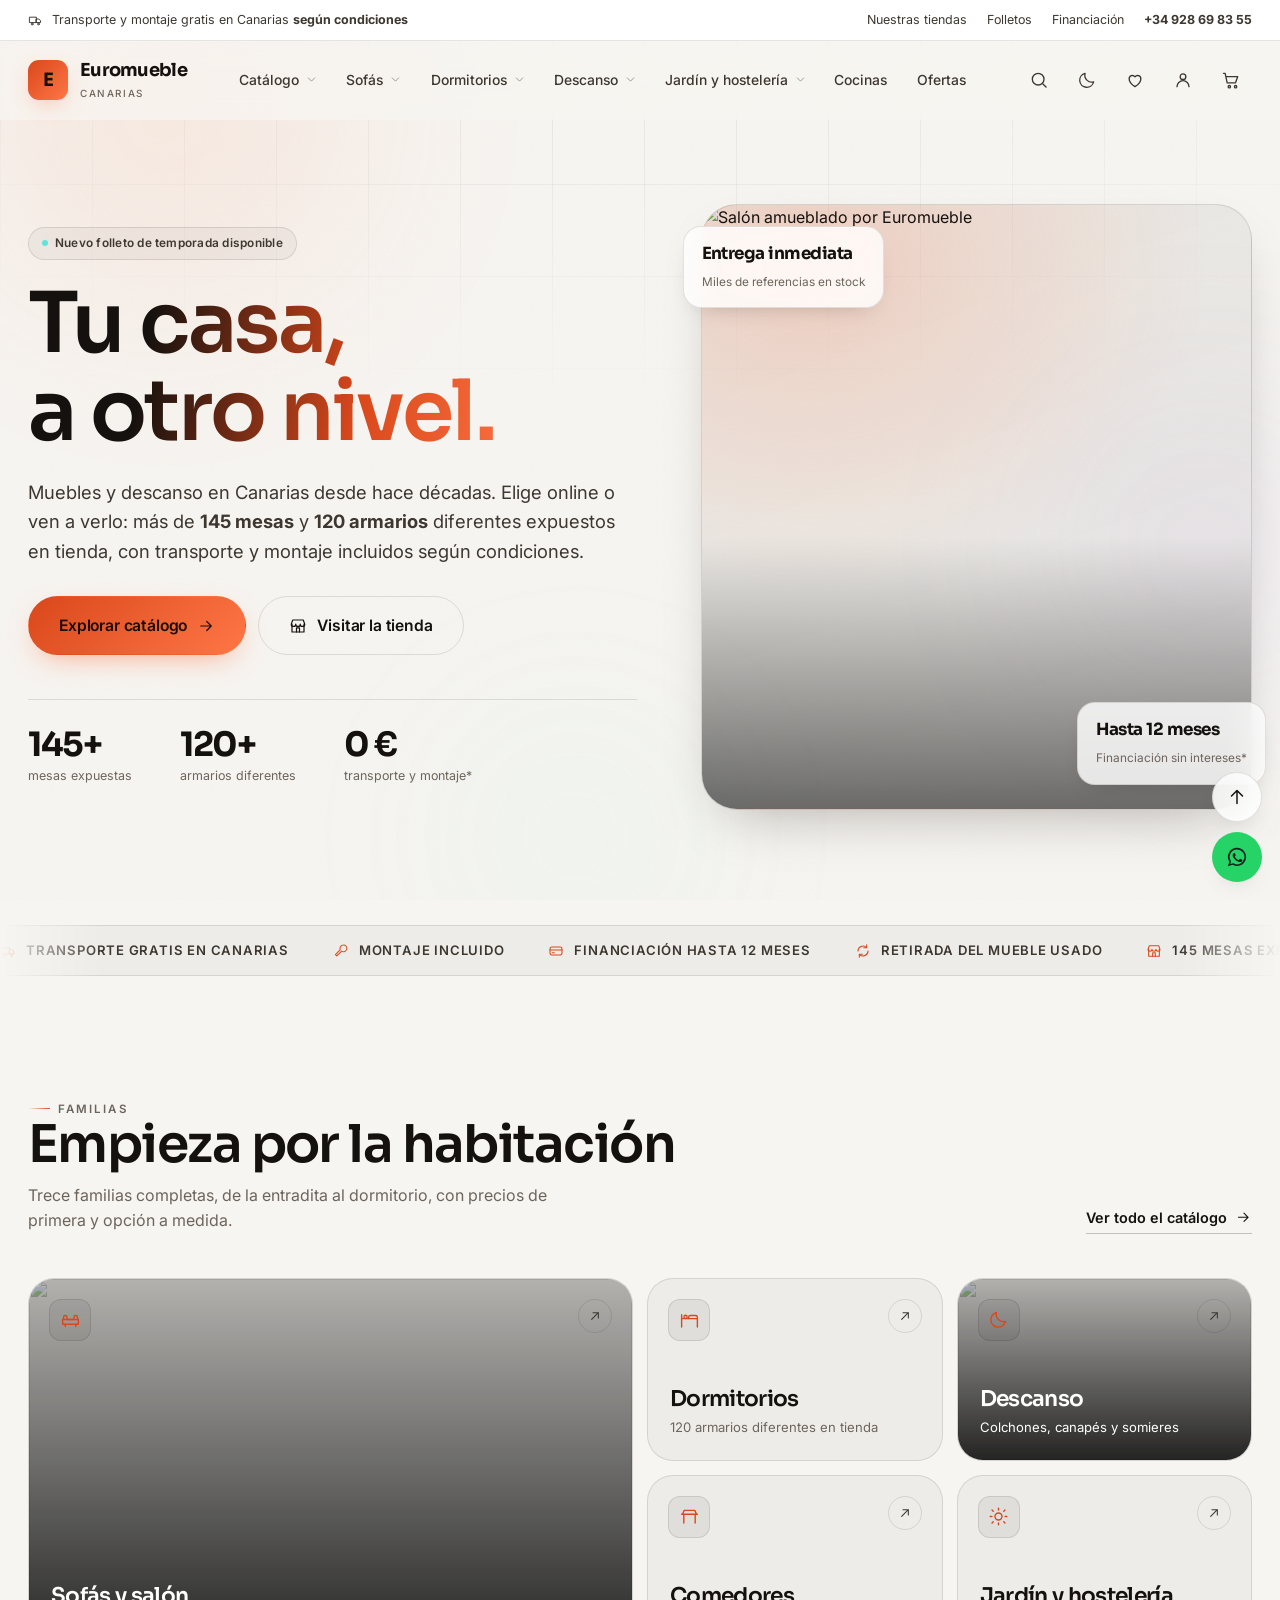
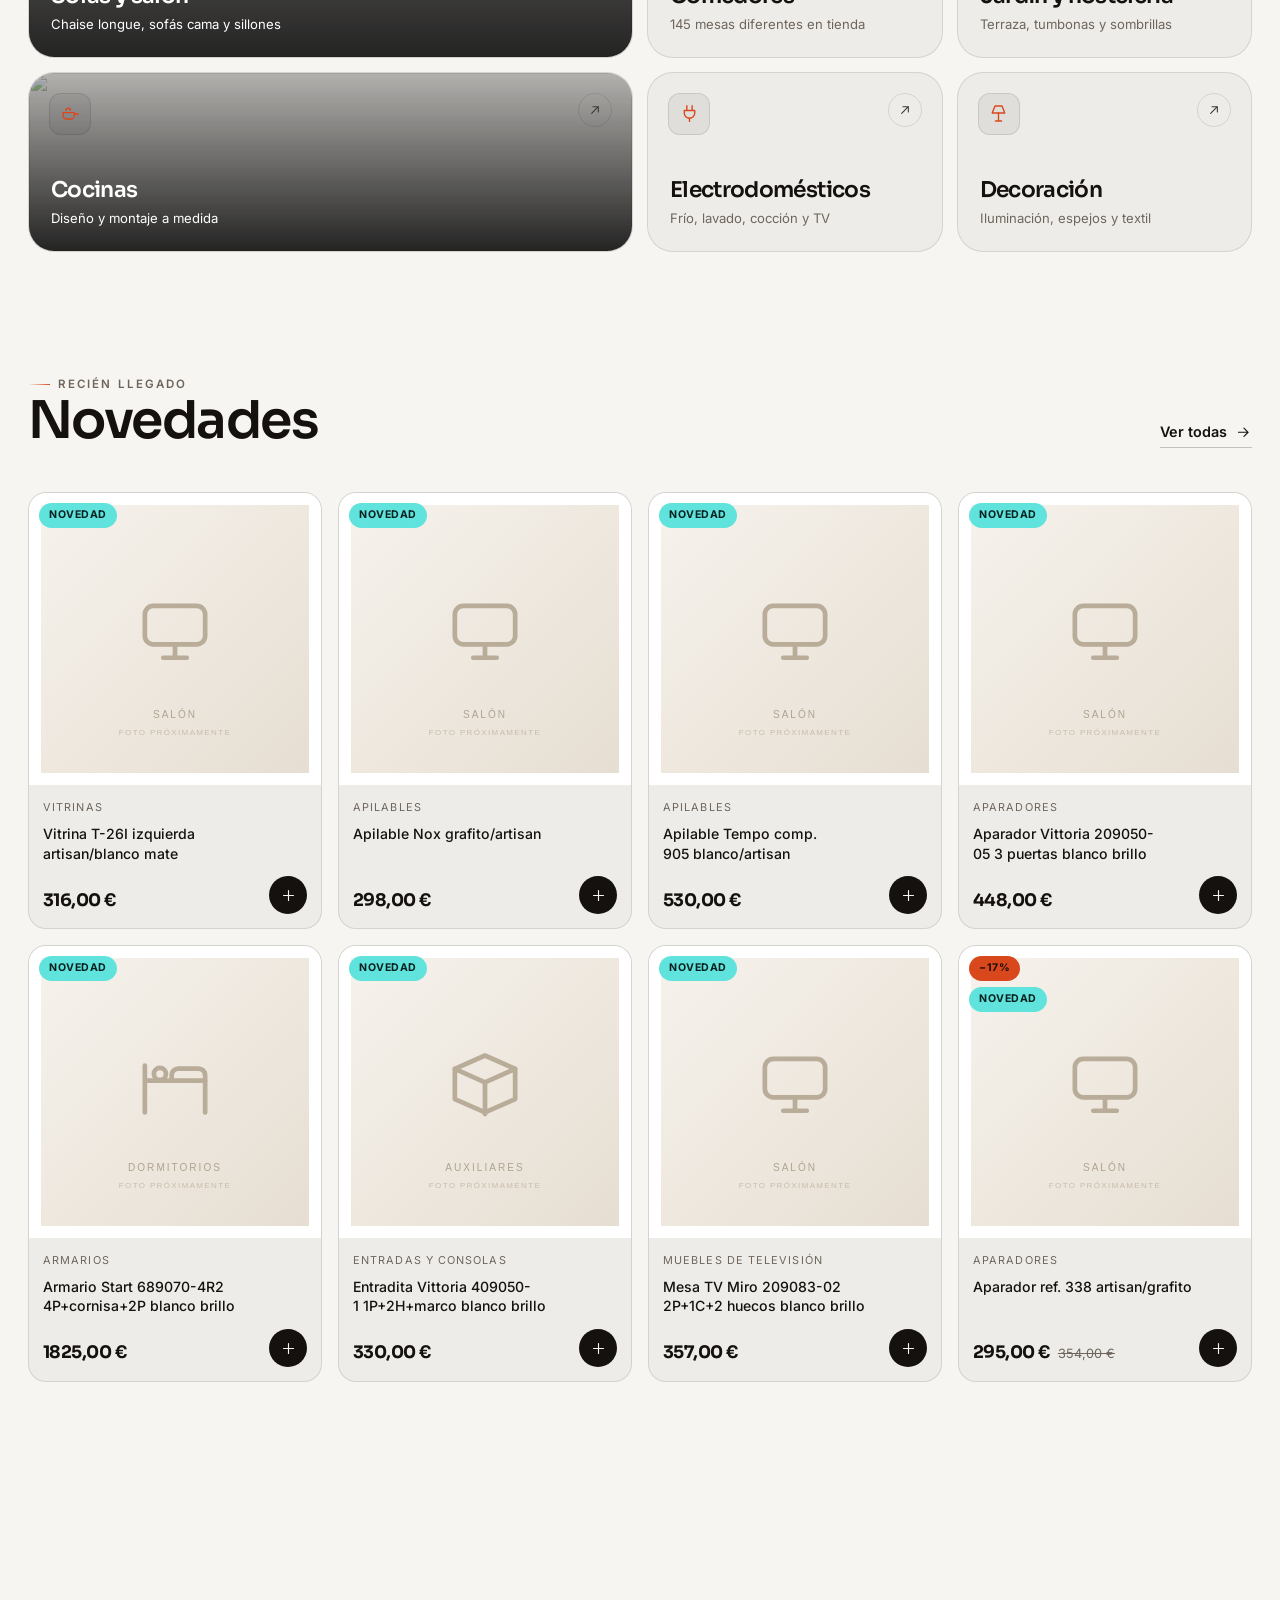
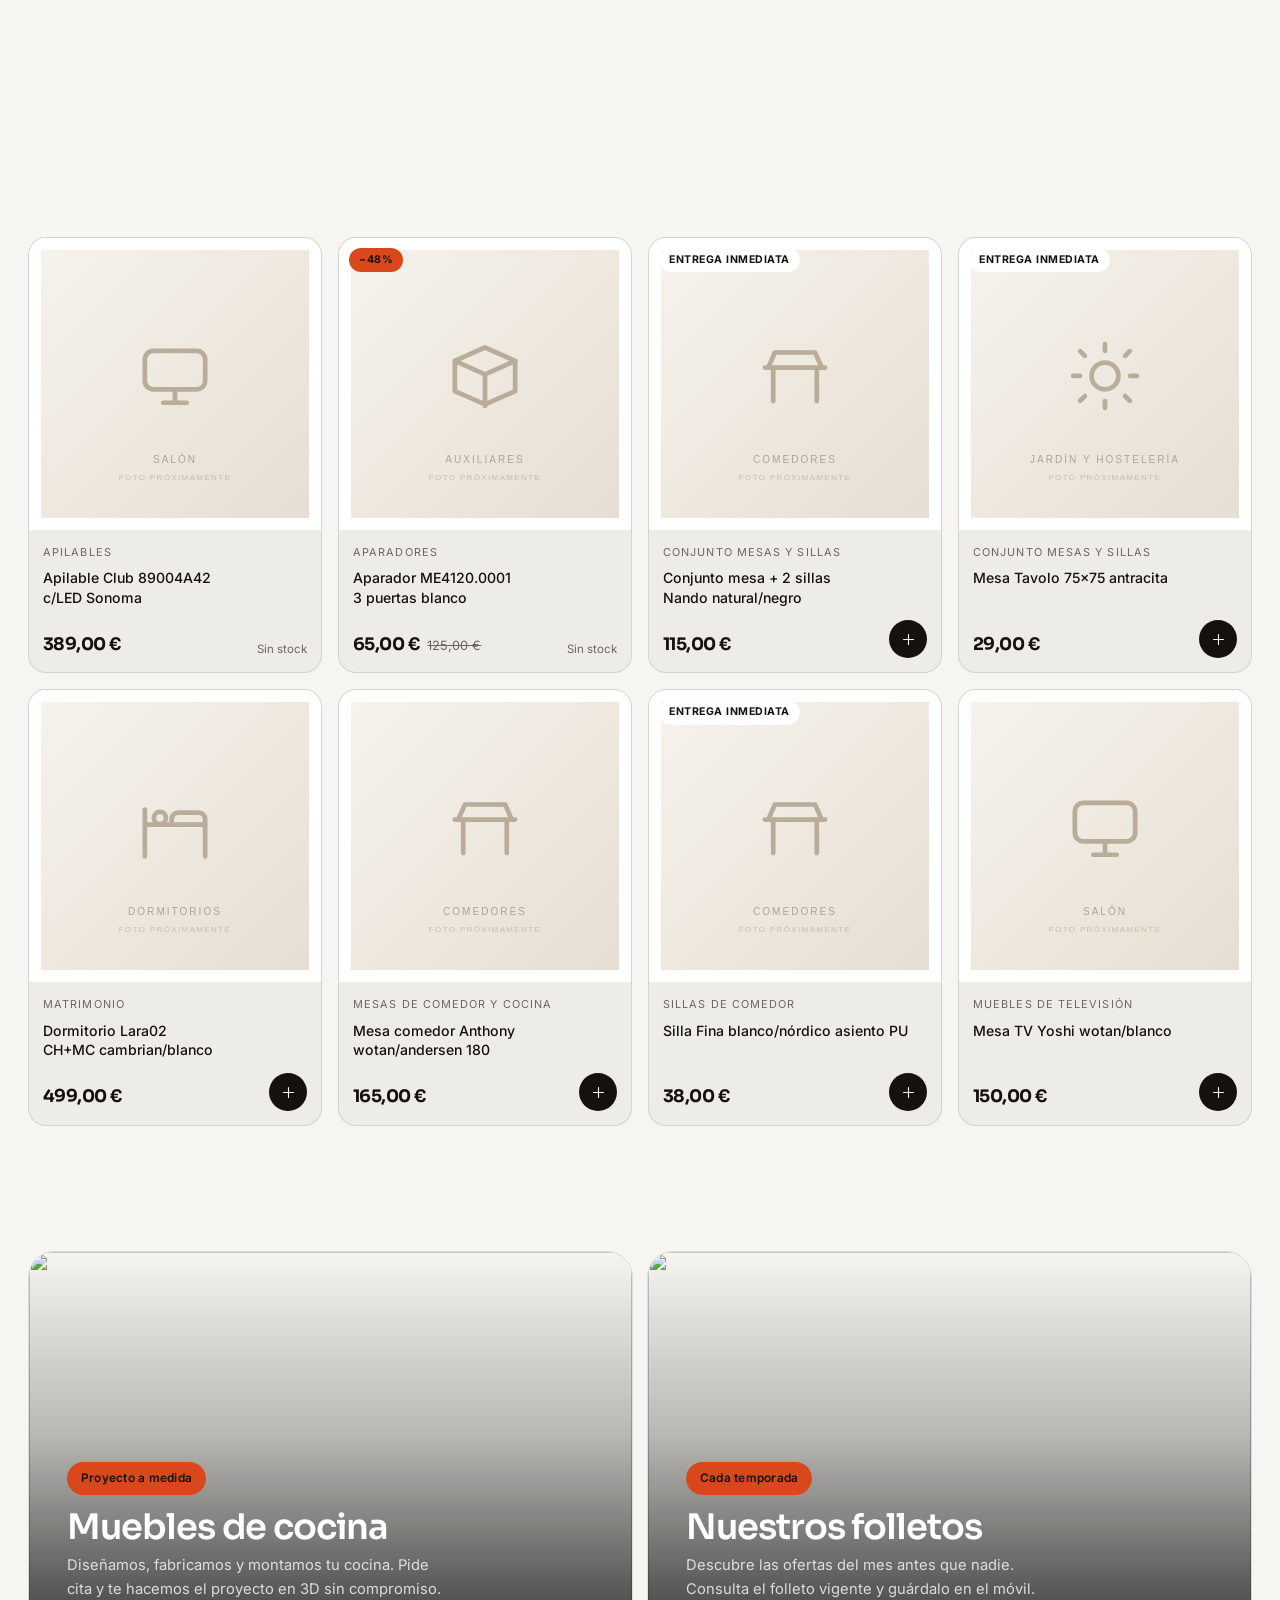
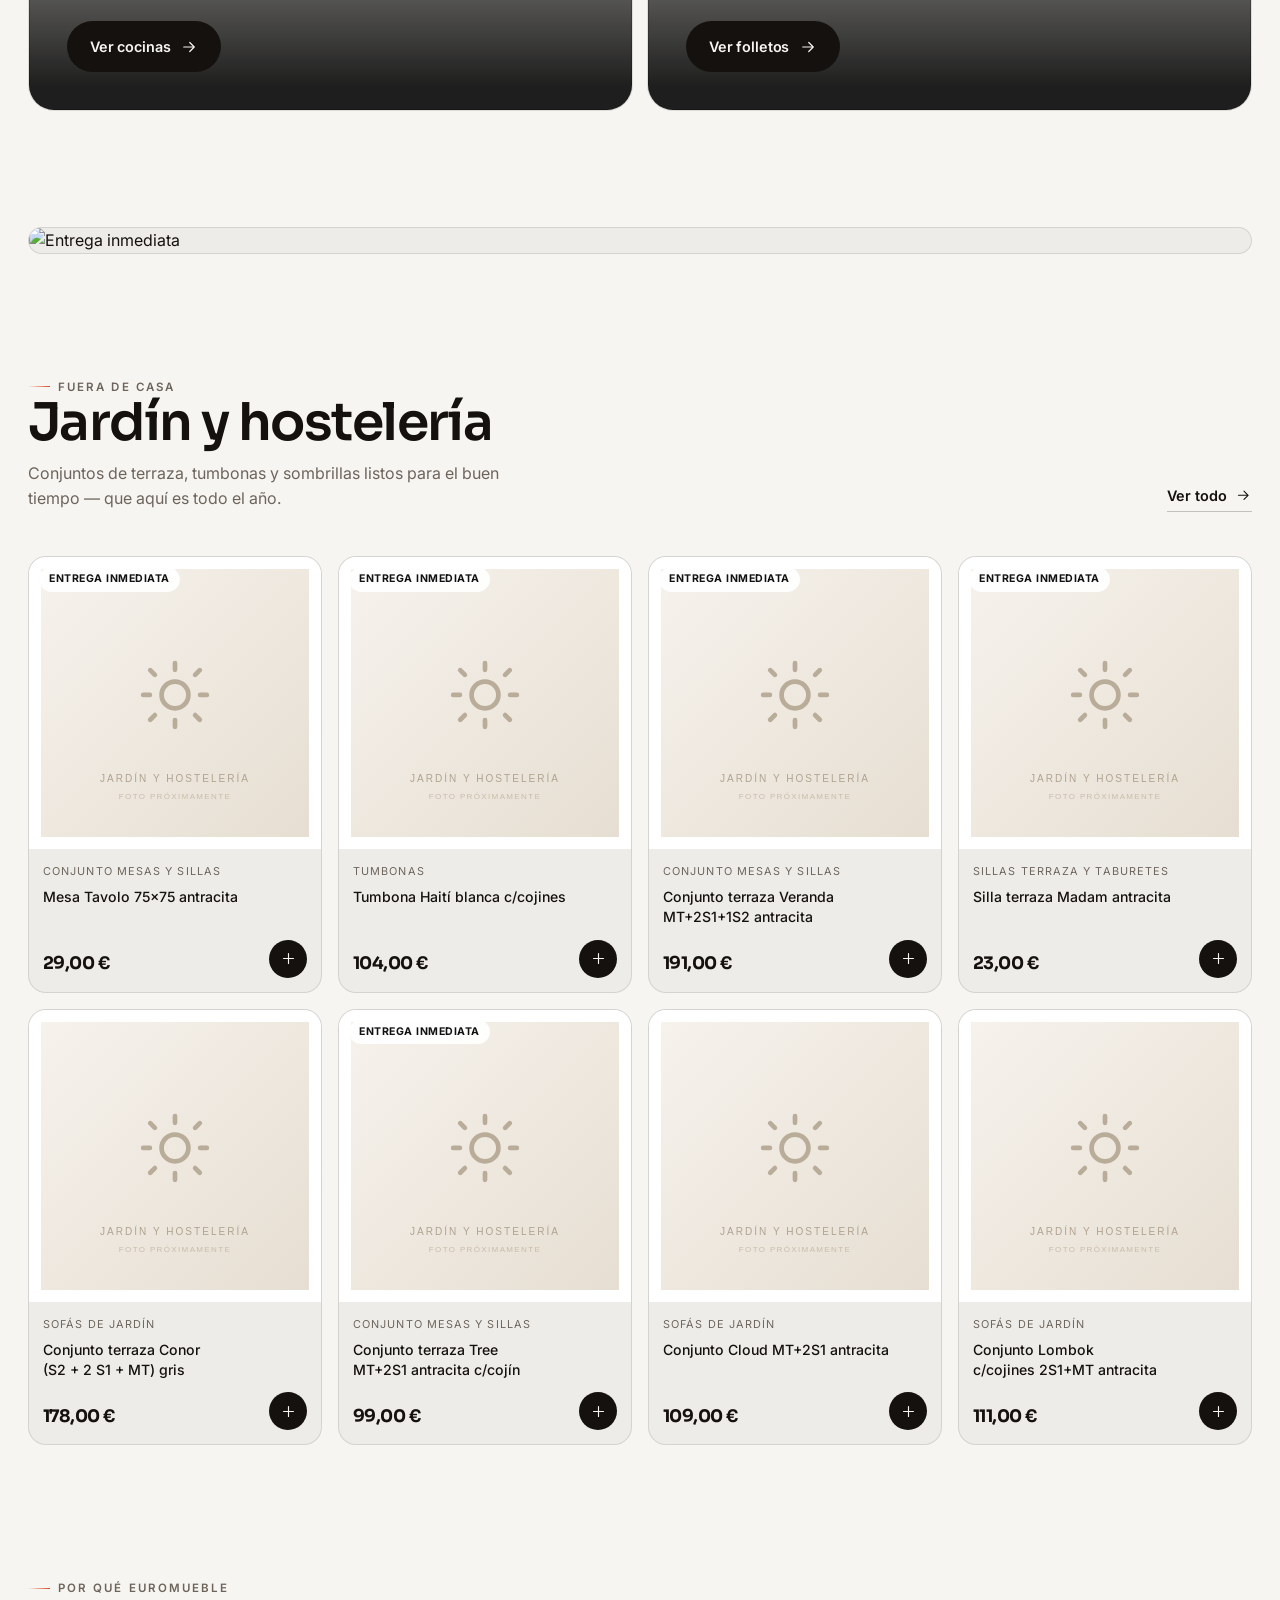
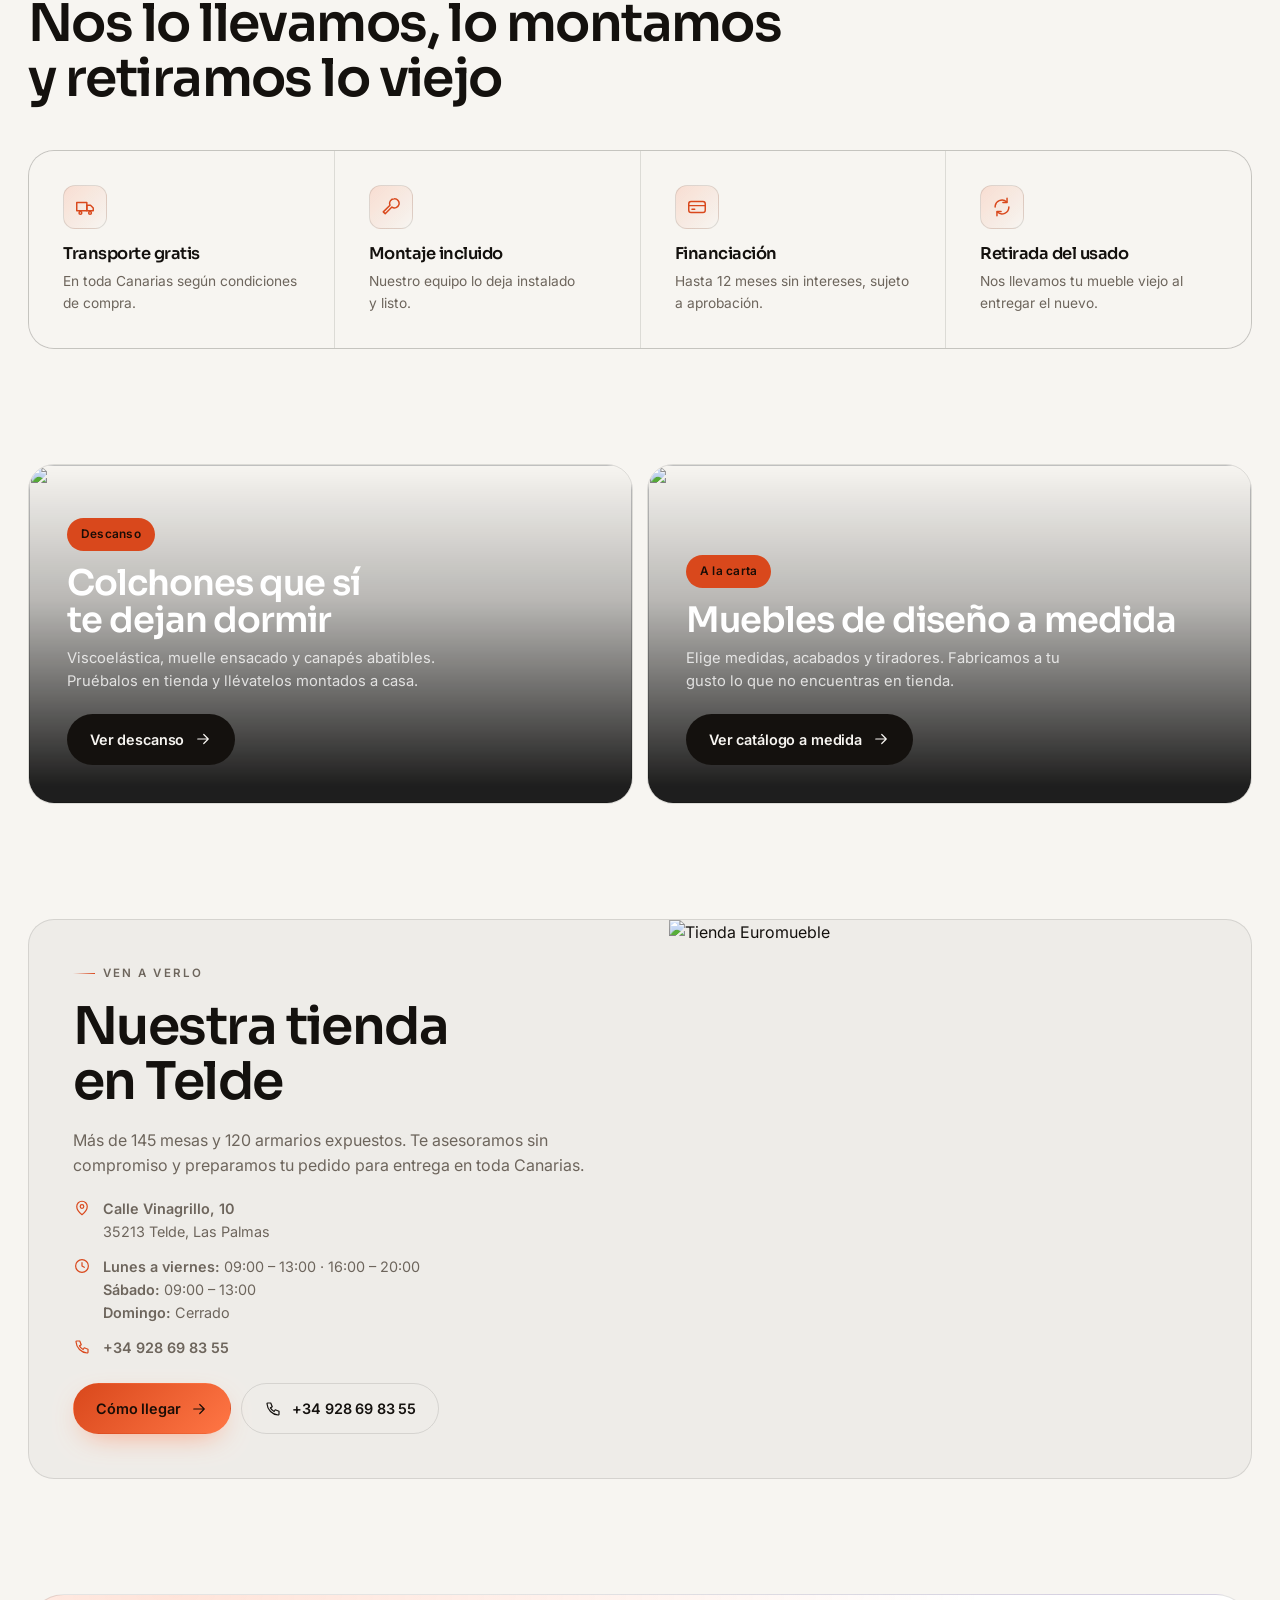
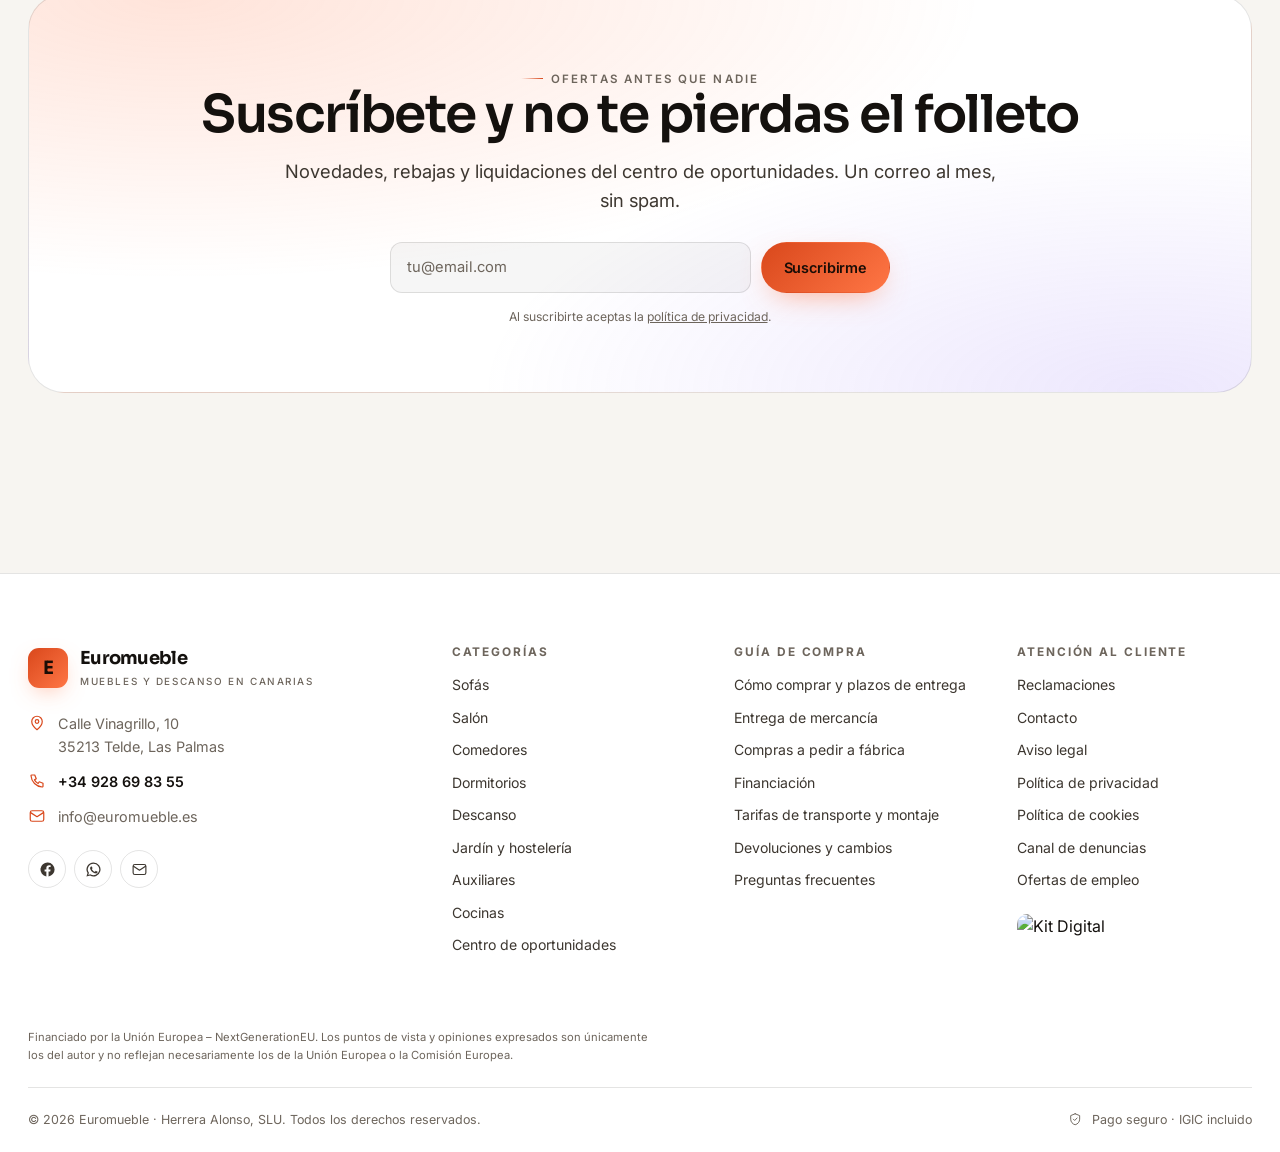
==== commit 377b0576: "Vista previa en un solo archivo y correcciones Añade tools/build-preview.js, que empaqueta las cinco" ====
--- a/index.html
+++ b/index.html
@@ -67,7 +67,7 @@
 
 <div data-layout="header" data-active="Inicio"></div>
 
-<main id="main">
+<main id="main" data-page="home">
 
   <!-- ================= Hero ================= -->
   <section class="hero">
--- a/assets/css/base.css
+++ b/assets/css/base.css
@@ -9,7 +9,8 @@
   --brand: #ff7645;
   --brand-soft: #ffb169;
   --brand-deep: #d9481c;
-  --cyan: #5fe3dc;
+  --cyan: #5fe3dc;        /* decorativo: fondos de etiqueta y puntos */
+  --ok: #5fe3dc;          /* estado "disponible" sobre texto */
   --violet: #9a7cf5;
 
   /* Superficies (tema oscuro por defecto) */
@@ -60,6 +61,7 @@
 }
 
 [data-theme='light'] {
+  --ok: #0b7d76;          /* legible sobre fondo claro */
   --bg: #f7f5f1;
   --bg-2: #ffffff;
   --panel: rgba(12, 10, 8, 0.035);
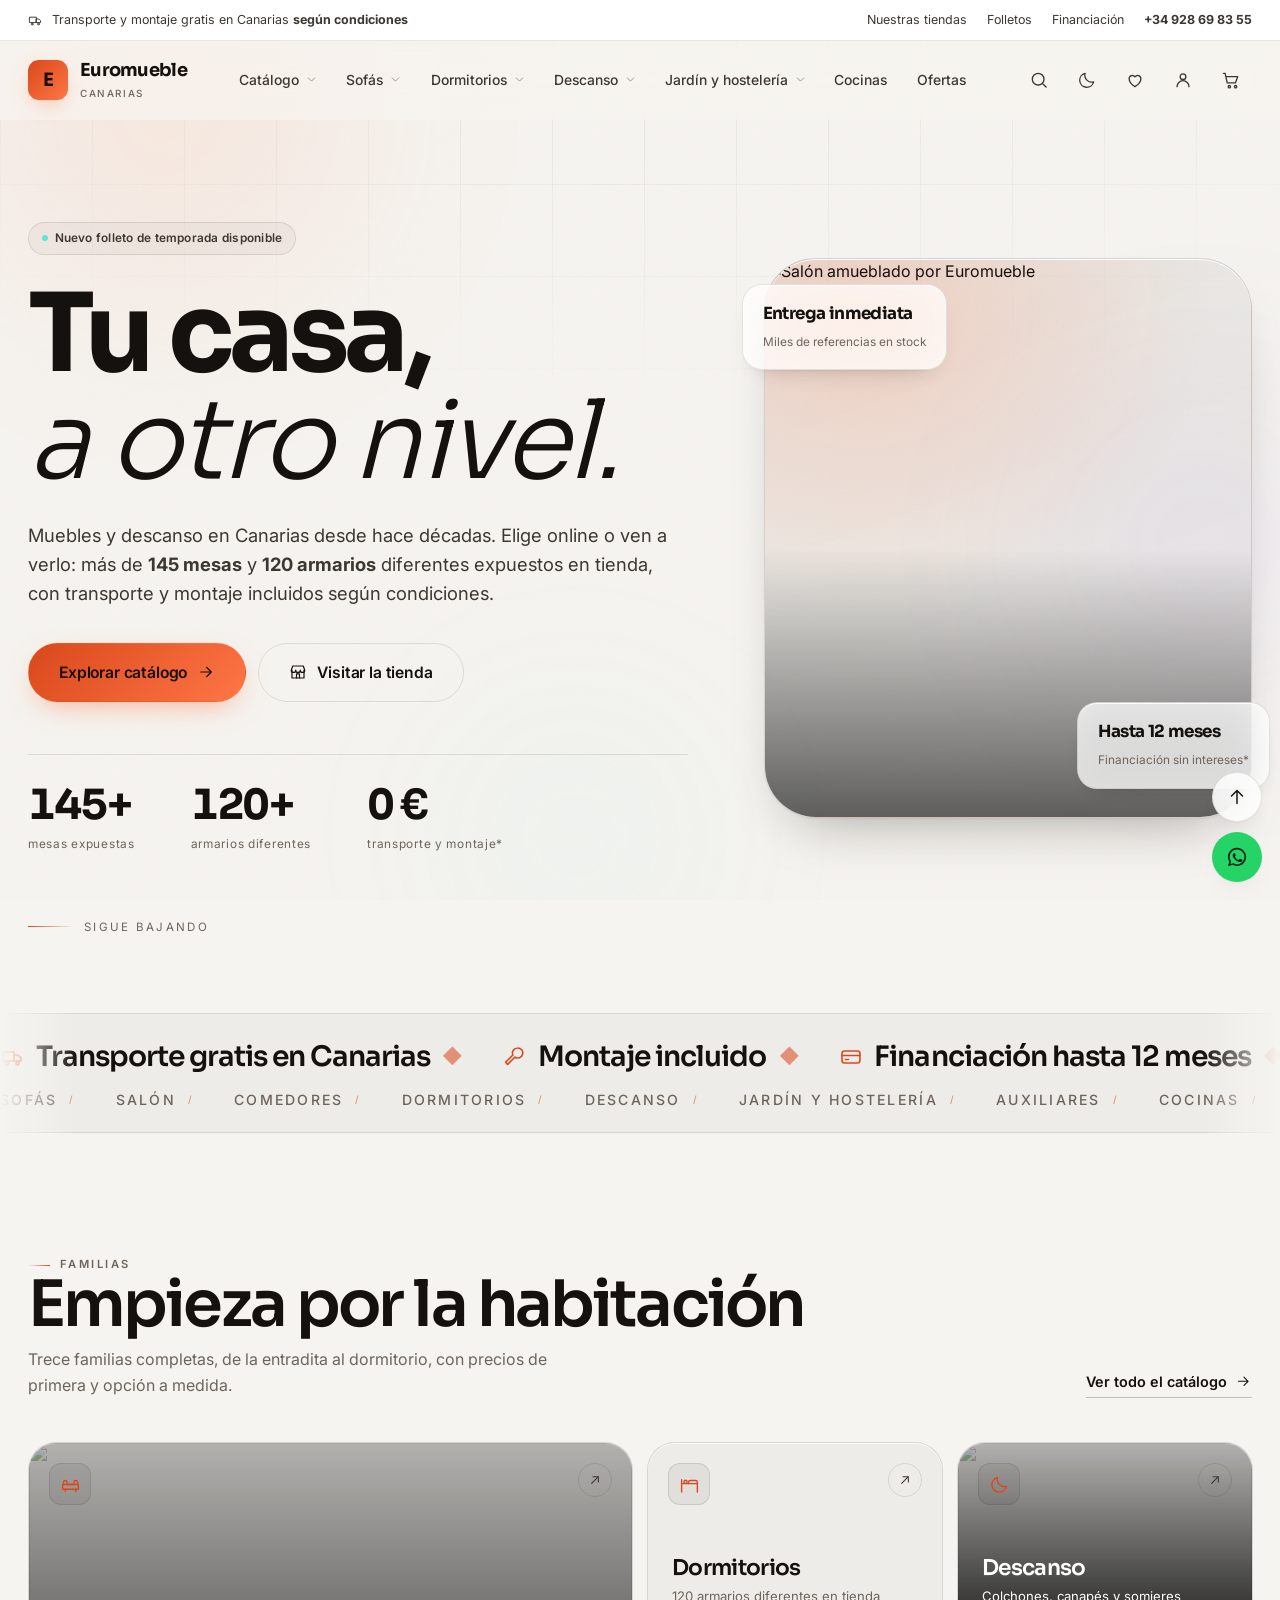
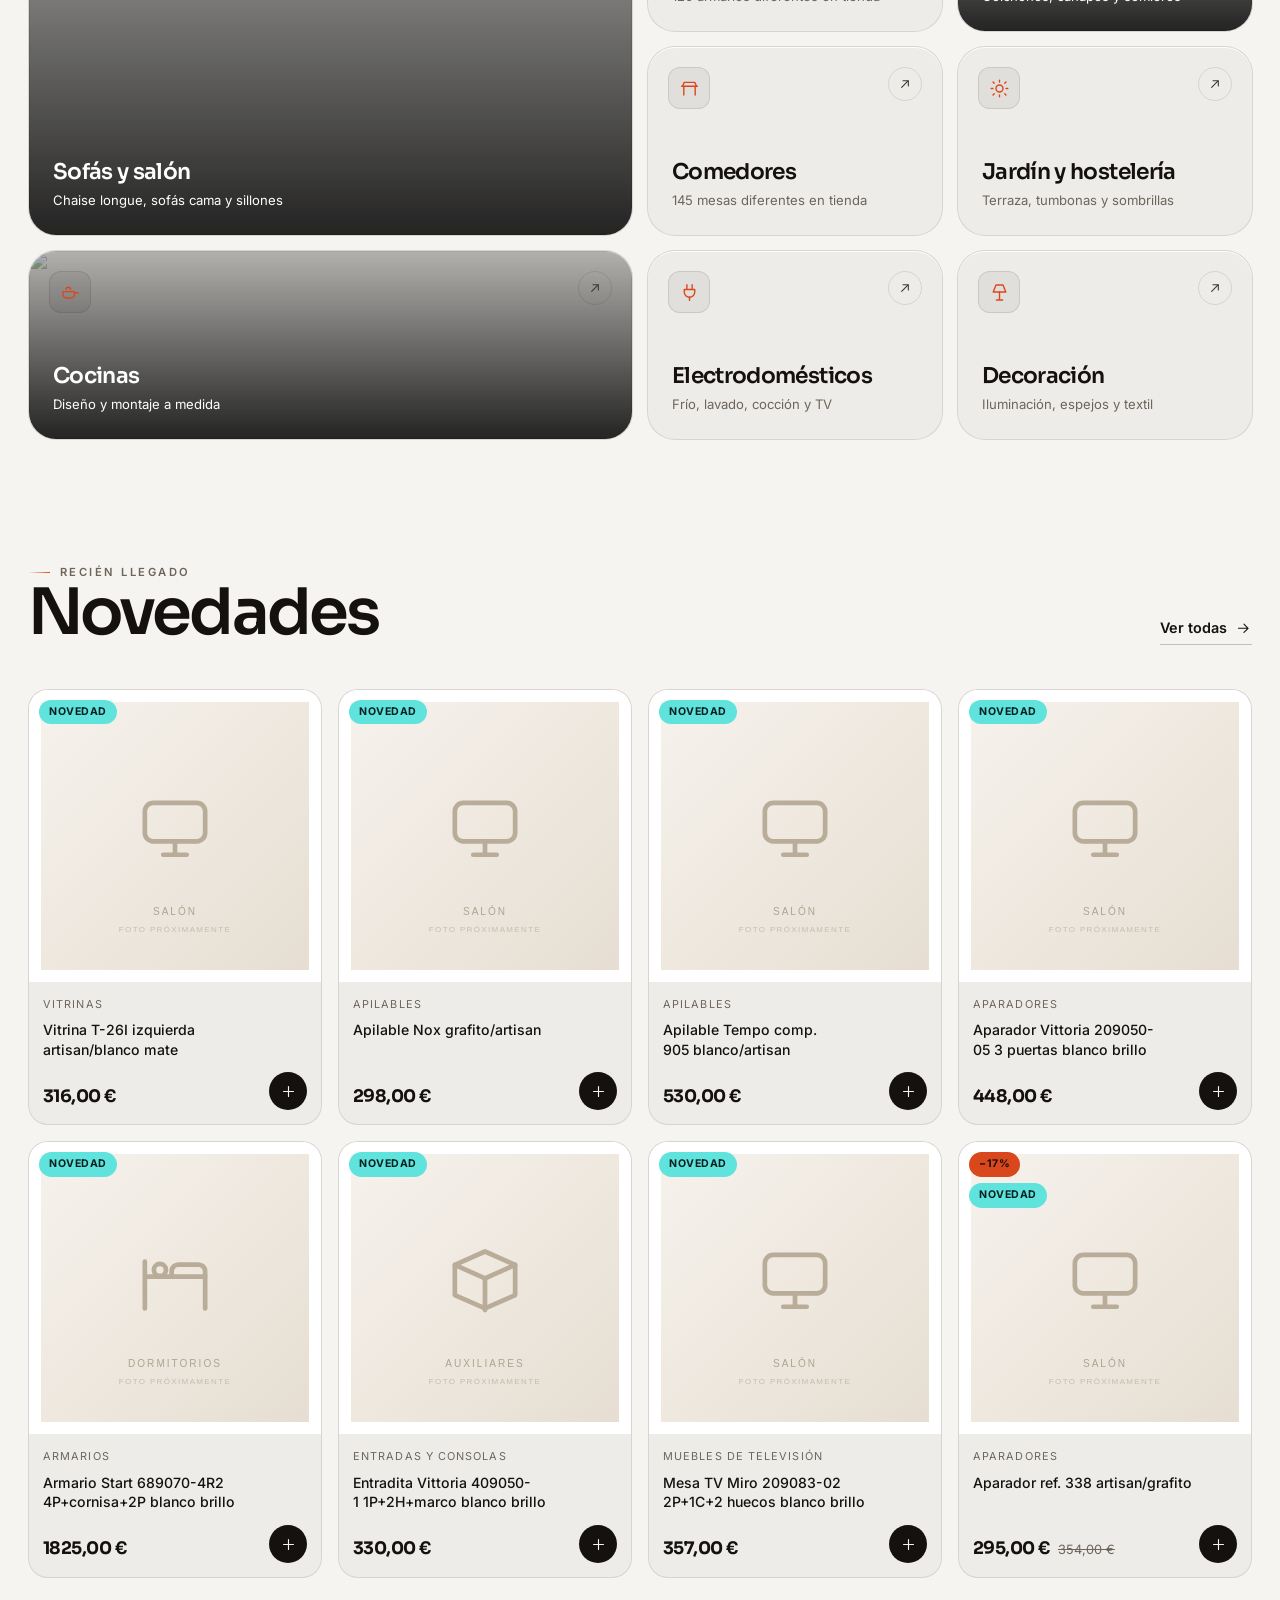
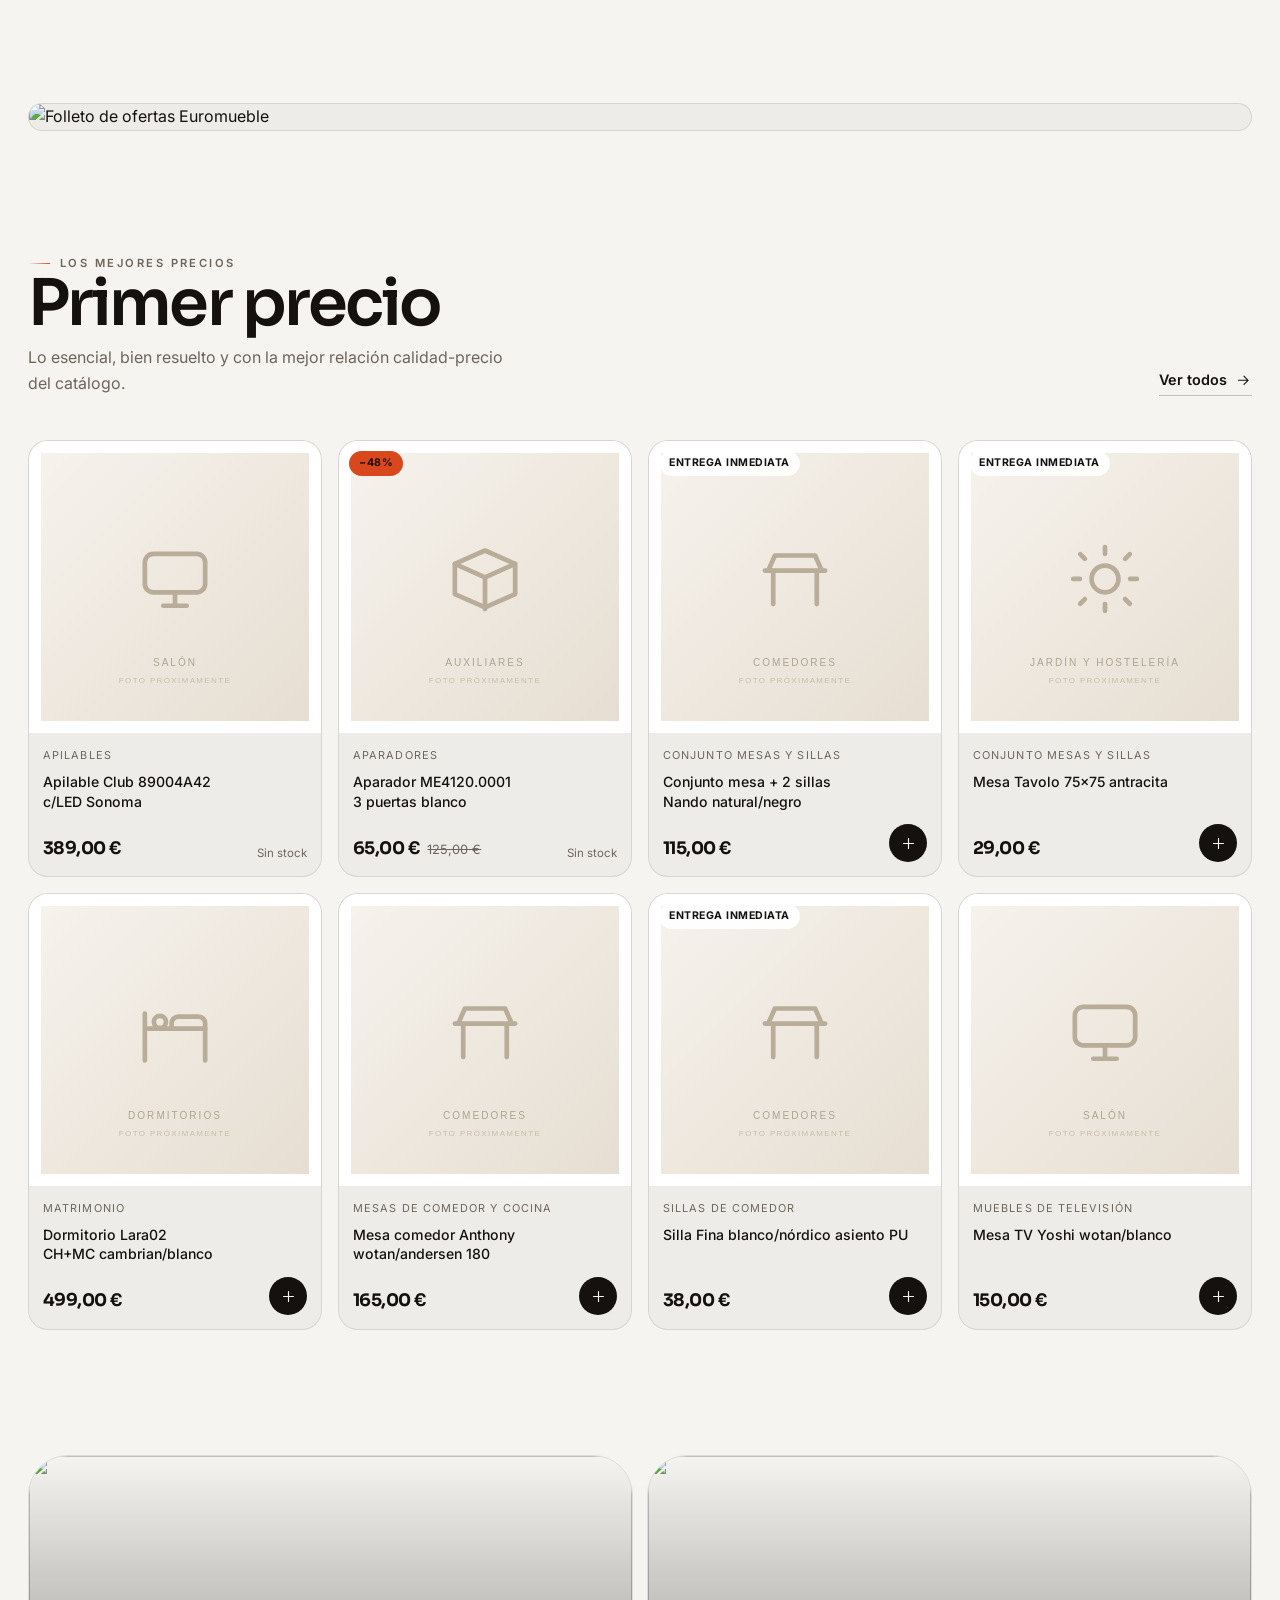
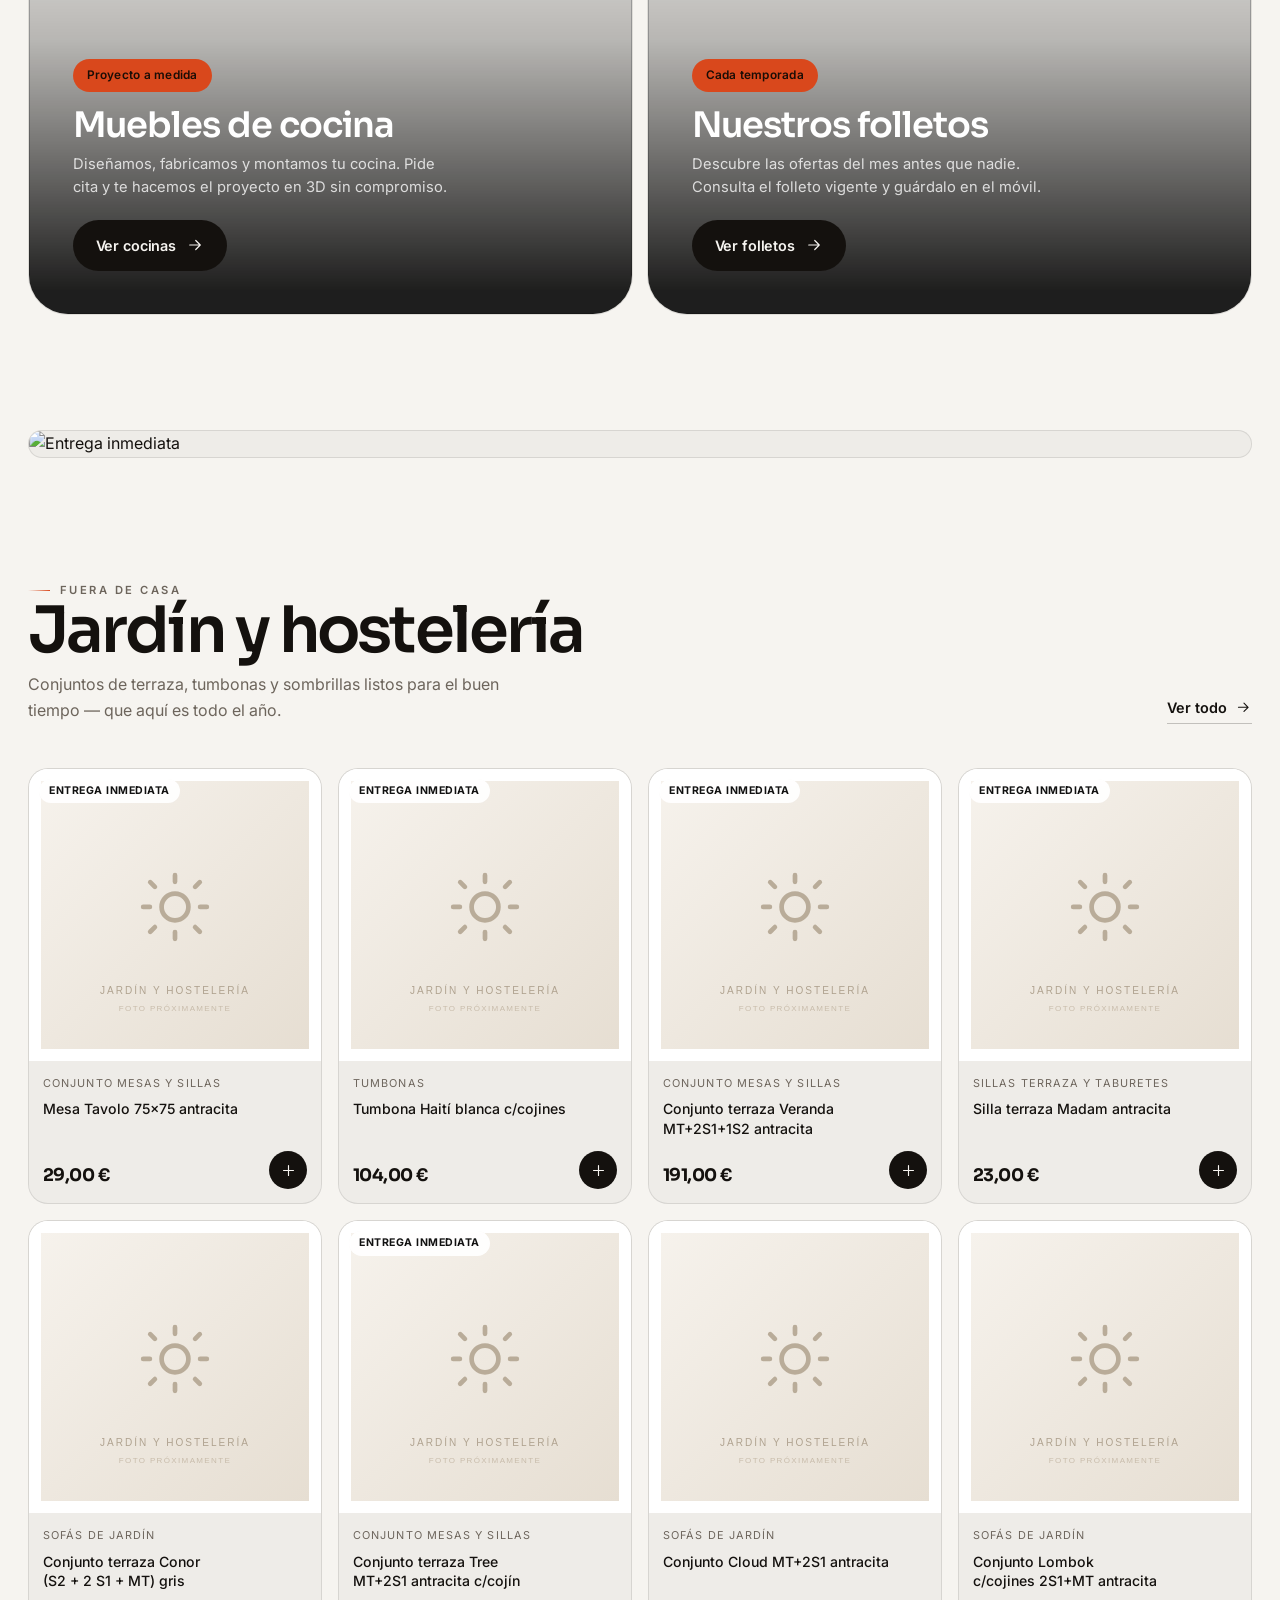
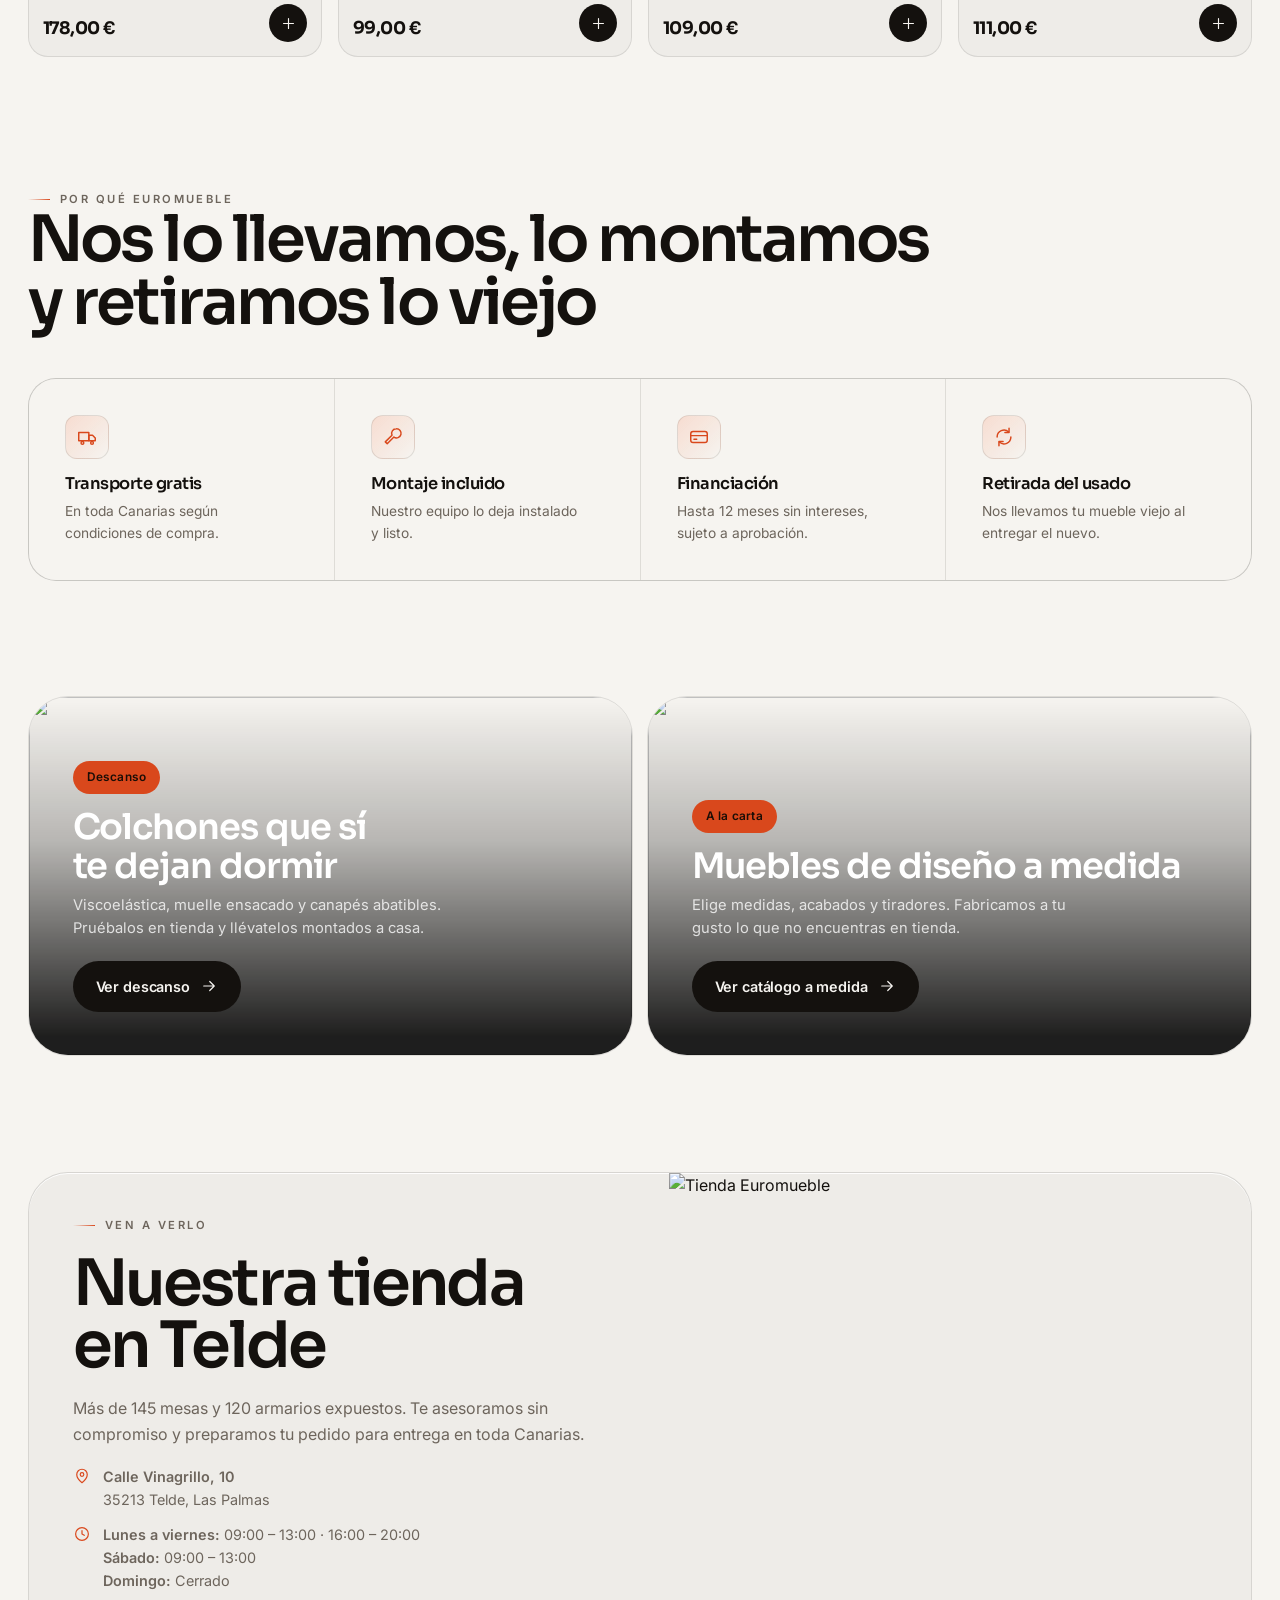
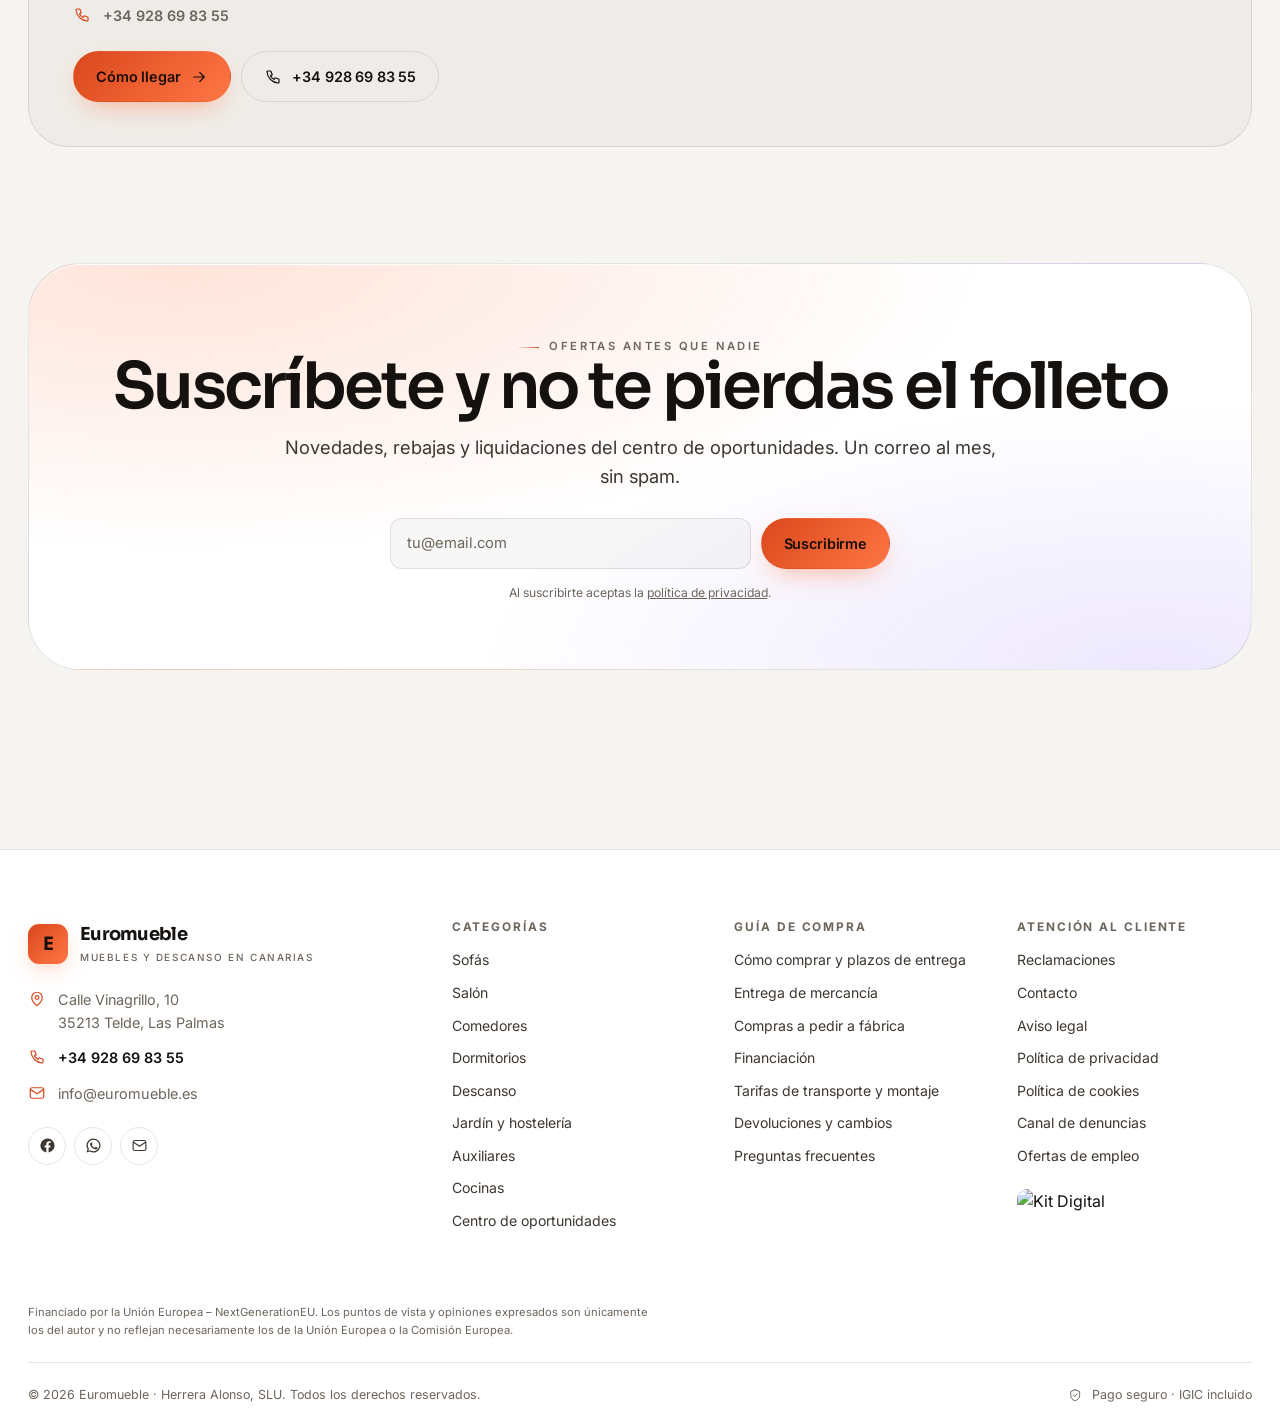
==== commit 5b719c15: "Sistema de movimiento y tratamiento tipográfico más editorial Añade assets/css/motion.css con transi" ====
--- a/index.html
+++ b/index.html
@@ -20,6 +20,7 @@
 <link href="https://fonts.googleapis.com/css2?family=Inter:wght@400;500;600;700&family=Sora:wght@400;600;700&display=swap" rel="stylesheet">
 <link rel="stylesheet" href="assets/css/base.css">
 <link rel="stylesheet" href="assets/css/app.css">
+<link rel="stylesheet" href="assets/css/motion.css">
 <script>try{document.documentElement.dataset.theme=localStorage.getItem('em.theme')||'dark'}catch(e){}</script>
 
 <script type="application/ld+json">
@@ -72,26 +73,42 @@
   <!-- ================= Hero ================= -->
   <section class="hero">
     <div class="wrap hero__grid">
-      <div data-reveal>
-        <span class="pill pill--live">Nuevo folleto de temporada disponible</span>
-        <h1 class="grad-text">Tu casa,<em>a otro nivel.</em></h1>
-        <p class="lead">Muebles y descanso en Canarias desde hace décadas. Elige online o ven a verlo:
-          más de <b>145 mesas</b> y <b>120 armarios</b> diferentes expuestos en tienda,
-          con transporte y montaje incluidos según condiciones.</p>
-
-        <div class="hero__cta">
-          <a class="btn btn--primary btn--lg" href="catalogo.html">Explorar catálogo <span data-icon="arrow"></span></a>
-          <a class="btn btn--lg btn--ghost" href="tiendas.html"><span data-icon="store"></span> Visitar la tienda</a>
-        </div>
-
-        <div class="hero__stats">
-          <div class="hero__stat"><b>145+</b><span>mesas expuestas</span></div>
-          <div class="hero__stat"><b>120+</b><span>armarios diferentes</span></div>
-          <div class="hero__stat"><b>0 €</b><span>transporte y montaje*</span></div>
-        </div>
-      </div>
-
-      <div class="hero__visual" data-reveal style="--delay:120ms">
+      <div>
+        <span class="pill pill--live fade-up">Nuevo folleto de temporada disponible</span>
+
+        <h1>
+          <span class="split-line" data-split>Tu casa,</span>
+          <span class="split-line thin" data-split>a otro nivel.</span>
+        </h1>
+
+        <p class="lead fade-up" style="--delay:520ms">Muebles y descanso en Canarias desde hace décadas.
+          Elige online o ven a verlo: más de <b>145 mesas</b> y <b>120 armarios</b> diferentes expuestos
+          en tienda, con transporte y montaje incluidos según condiciones.</p>
+
+        <div class="hero__cta fade-up" style="--delay:620ms">
+          <a class="btn btn--primary btn--lg btn--ring" href="catalogo.html">
+            Explorar catálogo <span data-icon="arrow"></span></a>
+          <a class="btn btn--lg btn--ghost" href="tiendas.html">
+            <span data-icon="store"></span> Visitar la tienda</a>
+        </div>
+
+        <div class="hero__stats fade-up" style="--delay:720ms">
+          <div class="hero__stat">
+            <b data-count-to="145" data-suffix="+">145+</b>
+            <span>mesas expuestas</span>
+          </div>
+          <div class="hero__stat">
+            <b data-count-to="120" data-suffix="+">120+</b>
+            <span>armarios diferentes</span>
+          </div>
+          <div class="hero__stat">
+            <b>0 €</b>
+            <span>transporte y montaje*</span>
+          </div>
+        </div>
+      </div>
+
+      <div class="hero__visual fade-up" style="--delay:300ms">
         <div class="hero__frame">
           <img src="https://euromueble.es/pub/media/wysiwyg/banners/family_2.jpg"
                alt="Salón amueblado por Euromueble" fetchpriority="high" decoding="async">
@@ -106,11 +123,16 @@
         </div>
       </div>
     </div>
-  </section>
-
-  <!-- ================= Ticker ================= -->
-  <div class="ticker" aria-hidden="true">
-    <div class="ticker__track" data-ticker></div>
+
+    <div class="wrap" style="margin-top:clamp(28px,5vw,56px)">
+      <span class="scrollcue"><span class="scrollcue__line"></span> Sigue bajando</span>
+    </div>
+  </section>
+
+  <!-- ================= Cinta ================= -->
+  <div class="kinetic">
+    <div class="kinetic__row" data-kinetic-top></div>
+    <div class="kinetic__row kinetic__row--back" data-kinetic-bottom></div>
   </div>
 
   <!-- ================= Categorías ================= -->
--- a/assets/css/base.css
+++ b/assets/css/base.css
@@ -14,32 +14,36 @@
   --violet: #9a7cf5;
 
   /* Superficies (tema oscuro por defecto) */
-  --bg: #08090b;
-  --bg-2: #0e1013;
-  --panel: rgba(255, 255, 255, 0.045);
-  --panel-2: rgba(255, 255, 255, 0.075);
-  --line: rgba(255, 255, 255, 0.10);
+  --bg: #060607;
+  --bg-2: #0c0d10;
+  --panel: rgba(255, 255, 255, 0.04);
+  --panel-2: rgba(255, 255, 255, 0.07);
+  --line: rgba(255, 255, 255, 0.09);
   --line-strong: rgba(255, 255, 255, 0.20);
   --plate: #f4f1ec;           /* fondo claro bajo las fotos de producto */
 
   /* Texto */
-  --ink: #f4f1ec;
+  --ink: #f6f3ee;
   --ink-2: #cbc5bd;
-  --muted: #918b83;
+  --muted: #8b857d;
   --on-brand: #1a0d06;
 
   /* Efectos */
   --glow: 0 0 0 1px rgba(255, 118, 69, 0.35), 0 12px 48px -12px rgba(255, 118, 69, 0.45);
-  --shadow: 0 24px 60px -24px rgba(0, 0, 0, 0.75);
-  --shadow-sm: 0 8px 24px -12px rgba(0, 0, 0, 0.6);
-  --blur: saturate(150%) blur(14px);
+  --shadow: 0 2px 6px -2px rgba(0, 0, 0, 0.5), 0 30px 70px -30px rgba(0, 0, 0, 0.85);
+  --shadow-sm: 0 1px 3px -1px rgba(0, 0, 0, 0.4), 0 12px 30px -16px rgba(0, 0, 0, 0.7);
+  --blur: saturate(180%) blur(18px);
+  /* Filo de luz superior: lo que separa una superficie plana de una con cuerpo */
+  --hl: inset 0 1px 0 rgba(255, 255, 255, 0.07);
+  --hl-strong: inset 0 1px 0 rgba(255, 255, 255, 0.13);
 
   /* Formas */
   --r-xs: 8px;
   --r-sm: 12px;
-  --r: 18px;
-  --r-lg: 26px;
-  --r-xl: 36px;
+  --r: 20px;
+  --r-lg: 28px;
+  --r-xl: 40px;
+  --r-2xl: 52px;
   --r-full: 999px;
 
   /* Ritmo */
@@ -62,11 +66,11 @@
 
 [data-theme='light'] {
   --ok: #0b7d76;          /* legible sobre fondo claro */
-  --bg: #f7f5f1;
+  --bg: #f6f4f0;
   --bg-2: #ffffff;
-  --panel: rgba(12, 10, 8, 0.035);
-  --panel-2: rgba(12, 10, 8, 0.06);
-  --line: rgba(12, 10, 8, 0.11);
+  --panel: rgba(12, 10, 8, 0.03);
+  --panel-2: rgba(12, 10, 8, 0.055);
+  --line: rgba(12, 10, 8, 0.10);
   --line-strong: rgba(12, 10, 8, 0.22);
   --plate: #ffffff;
   --ink: #14110e;
@@ -74,9 +78,11 @@
   --muted: #6d655c;
   --brand: #d9481c;
   --brand-soft: #ff7645;
-  --shadow: 0 24px 60px -28px rgba(20, 14, 8, 0.35);
-  --shadow-sm: 0 10px 24px -16px rgba(20, 14, 8, 0.35);
+  --shadow: 0 1px 2px rgba(20, 14, 8, 0.05), 0 30px 60px -34px rgba(20, 14, 8, 0.4);
+  --shadow-sm: 0 1px 2px rgba(20, 14, 8, 0.04), 0 12px 26px -18px rgba(20, 14, 8, 0.35);
   --glow: 0 0 0 1px rgba(217, 72, 28, 0.25), 0 12px 40px -16px rgba(217, 72, 28, 0.35);
+  --hl: inset 0 1px 0 rgba(255, 255, 255, 0.9);
+  --hl-strong: inset 0 1px 0 #fff;
   color-scheme: light;
 }
 
@@ -127,22 +133,25 @@
 h1, h2, h3, h4 {
   font-family: var(--display);
   font-weight: 600;
-  line-height: 1.05;
-  letter-spacing: -0.03em;
+  line-height: 0.98;
+  letter-spacing: -0.045em;
   text-wrap: balance;
 }
-h1 { font-size: clamp(2.5rem, 7vw, 5.25rem); }
-h2 { font-size: clamp(1.9rem, 4.4vw, 3.25rem); }
-h3 { font-size: clamp(1.15rem, 2vw, 1.5rem); }
+h1 { font-size: clamp(3rem, 8.5vw, 7rem); font-weight: 700; }
+h2 { font-size: clamp(2.1rem, 5.2vw, 4rem); }
+h3 { font-size: clamp(1.15rem, 2vw, 1.5rem); letter-spacing: -0.03em; line-height: 1.1; }
 p { text-wrap: pretty; }
+
+/* Contrapunto ligero dentro de un titular: peso bajo en cursiva */
+.thin { font-weight: 300; font-style: italic; letter-spacing: -0.03em; }
 
 .eyebrow {
   display: inline-flex;
   align-items: center;
-  gap: 8px;
-  font-size: 0.72rem;
-  font-weight: 600;
-  letter-spacing: 0.18em;
+  gap: 10px;
+  font-size: 0.7rem;
+  font-weight: 600;
+  letter-spacing: 0.22em;
   text-transform: uppercase;
   color: var(--muted);
 }
--- a/assets/css/app.css
+++ b/assets/css/app.css
@@ -420,106 +420,109 @@
 /* =========================================================================
    5. Hero
    ========================================================================= */
-.hero { position: relative; padding-block: clamp(40px, 7vw, 84px) var(--section); }
+.hero { position: relative; padding-block: clamp(48px, 8vw, 110px) clamp(40px, 6vw, 80px); }
 .hero__grid {
   display: grid;
-  grid-template-columns: 1.05fr 0.95fr;
-  gap: clamp(28px, 5vw, 64px);
+  grid-template-columns: 1.15fr 0.85fr;
+  gap: clamp(32px, 6vw, 80px);
   align-items: center;
 }
 @media (max-width: 980px) { .hero__grid { grid-template-columns: 1fr; } }
 
-.hero h1 { margin-block: 20px 22px; }
-.hero h1 em { font-style: normal; display: block; }
-.hero__cta { display: flex; gap: 12px; flex-wrap: wrap; margin-top: 30px; }
+.hero h1 { margin-block: 26px 26px; }
+.hero__cta { display: flex; gap: 12px; flex-wrap: wrap; margin-top: 34px; align-items: center; }
+
 .hero__stats {
   display: grid;
   grid-template-columns: repeat(3, auto);
-  gap: clamp(20px, 4vw, 48px);
-  margin-top: 44px;
-  padding-top: 28px;
+  gap: clamp(24px, 5vw, 56px);
+  margin-top: 52px;
+  padding-top: 30px;
   border-top: 1px solid var(--line);
   justify-content: start;
 }
 .hero__stat b {
   display: block;
   font-family: var(--display);
-  font-size: clamp(1.5rem, 3vw, 2.1rem);
+  font-size: clamp(1.7rem, 3.4vw, 2.6rem);
   font-weight: 700;
-  letter-spacing: -0.04em;
+  letter-spacing: -0.05em;
   line-height: 1;
-}
-.hero__stat span { font-size: 0.78rem; color: var(--muted); }
+  font-variant-numeric: tabular-nums;
+}
+.hero__stat span {
+  font-size: 0.74rem;
+  color: var(--muted);
+  letter-spacing: 0.06em;
+  display: block;
+  margin-top: 8px;
+}
 
 .hero__visual { position: relative; }
 .hero__frame {
   position: relative;
-  aspect-ratio: 4 / 4.4;
-  border-radius: var(--r-xl);
+  aspect-ratio: 4 / 4.6;
+  border-radius: var(--r-2xl);
   overflow: hidden;
   border: 1px solid var(--line);
   background:
     radial-gradient(120% 90% at 20% 10%, rgba(255, 118, 69, 0.22), transparent 60%),
     linear-gradient(160deg, var(--panel-2), var(--panel));
-  box-shadow: var(--shadow);
+  box-shadow: var(--shadow), var(--hl-strong);
 }
 .hero__frame img { width: 100%; height: 100%; object-fit: cover; }
 .hero__frame::after {
   content: '';
   position: absolute;
   inset: 0;
-  background: linear-gradient(to top, rgba(0, 0, 0, 0.55), transparent 45%);
+  background: linear-gradient(to top, rgba(0, 0, 0, 0.6), transparent 48%);
   pointer-events: none;
 }
+
+/* Paralaje del interior del marco atado al scroll */
+@supports (animation-timeline: view()) {
+  @media (prefers-reduced-motion: no-preference) {
+    .hero__frame img {
+      animation: parallax linear both;
+      animation-timeline: view();
+      animation-range: cover;
+    }
+  }
+}
+@keyframes parallax {
+  from { transform: translateY(-5%) scale(1.12); }
+  to { transform: translateY(5%) scale(1.12); }
+}
+
 .hero__badge {
   position: absolute;
   z-index: 2;
-  padding: 14px 18px;
+  padding: 16px 20px;
   border-radius: var(--r);
   border: 1px solid var(--line);
-  background: color-mix(in srgb, var(--bg-2) 82%, transparent);
+  background: color-mix(in srgb, var(--bg-2) 80%, transparent);
   backdrop-filter: var(--blur);
   -webkit-backdrop-filter: var(--blur);
-  box-shadow: var(--shadow-sm);
+  box-shadow: var(--shadow-sm), var(--hl);
   animation: float 7s var(--ease) infinite alternate;
 }
-.hero__badge--tl { top: 22px; left: -18px; }
-.hero__badge--br { bottom: 26px; right: -14px; animation-delay: -3s; }
-.hero__badge b { display: block; font-family: var(--display); font-size: 1.05rem; letter-spacing: -0.03em; }
+.hero__badge--tl { top: 26px; left: -22px; }
+.hero__badge--br { bottom: 30px; right: -18px; animation-delay: -3.5s; }
+.hero__badge b {
+  display: block;
+  font-family: var(--display);
+  font-size: 1.05rem;
+  letter-spacing: -0.035em;
+}
 .hero__badge span { font-size: 0.74rem; color: var(--muted); }
 @media (max-width: 560px) {
-  .hero__badge--tl { left: 10px; }
-  .hero__badge--br { right: 10px; }
+  .hero__badge--tl { left: 8px; }
+  .hero__badge--br { right: 8px; }
 }
 @keyframes float {
   from { transform: translateY(0); }
-  to { transform: translateY(-12px); }
-}
-
-/* Ticker */
-.ticker {
-  position: relative;
-  border-block: 1px solid var(--line);
-  background: var(--panel);
-  overflow: hidden;
-  padding-block: 14px;
-  mask-image: linear-gradient(90deg, transparent, #000 8%, #000 92%, transparent);
-}
-.ticker__track { display: flex; gap: 44px; width: max-content; animation: slide 34s linear infinite; }
-.ticker:hover .ticker__track { animation-play-state: paused; }
-.ticker__item {
-  display: flex;
-  align-items: center;
-  gap: 10px;
-  font-size: 0.82rem;
-  font-weight: 600;
-  letter-spacing: 0.06em;
-  text-transform: uppercase;
-  color: var(--ink-2);
-  white-space: nowrap;
-}
-.ticker__item svg { width: 16px; height: 16px; color: var(--brand); }
-@keyframes slide { to { transform: translateX(-50%); } }
+  to { transform: translateY(-14px); }
+}
 
 /* =========================================================================
    6. Bento de categorías
@@ -537,23 +540,23 @@
   display: flex;
   flex-direction: column;
   justify-content: flex-end;
-  min-height: 180px;
-  padding: 22px;
+  min-height: 190px;
+  padding: 24px;
   border-radius: var(--r-lg);
   border: 1px solid var(--line);
   background: var(--panel);
+  box-shadow: var(--hl);
   overflow: hidden;
   isolation: isolate;
   transition: transform var(--mid), border-color var(--mid), box-shadow var(--mid);
 }
-.tile:hover { transform: translateY(-4px); border-color: var(--line-strong); box-shadow: var(--shadow-sm); }
+.tile:hover { border-color: var(--line-strong); box-shadow: var(--shadow-sm), var(--hl-strong); }
 .tile::before {
   content: '';
   position: absolute;
-  inset: auto -30% -60% auto;
-  width: 260px; height: 260px;
-  border-radius: 50%;
-  background: radial-gradient(circle, rgba(255, 118, 69, 0.28), transparent 70%);
+  inset: 0;
+  background: radial-gradient(420px circle at var(--mx, 50%) var(--my, 50%),
+              rgba(255, 118, 69, 0.22), transparent 62%);
   opacity: 0;
   transition: opacity var(--mid);
   z-index: -1;
@@ -643,10 +646,12 @@
   border-radius: var(--r);
   border: 1px solid var(--line);
   background: var(--panel);
-  overflow: hidden;
+  box-shadow: var(--hl);
+  overflow: hidden;
+  isolation: isolate;
   transition: transform var(--mid), border-color var(--mid), box-shadow var(--mid);
 }
-.pcard:hover { transform: translateY(-5px); border-color: var(--line-strong); box-shadow: var(--shadow-sm); }
+.pcard:hover { transform: translateY(-6px); border-color: var(--line-strong); box-shadow: var(--shadow-sm), var(--hl-strong); }
 .pcard__media {
   position: relative;
   display: block;
@@ -756,9 +761,9 @@
   display: flex;
   flex-direction: column;
   justify-content: flex-end;
-  min-height: 340px;
-  padding: clamp(22px, 3vw, 38px);
-  border-radius: var(--r-lg);
+  min-height: 360px;
+  padding: clamp(24px, 3.4vw, 44px);
+  border-radius: var(--r-xl);
   overflow: hidden;
   border: 1px solid var(--line);
   isolation: isolate;
@@ -787,7 +792,7 @@
 
 .banner {
   display: block;
-  border-radius: var(--r-lg);
+  border-radius: var(--r-xl);
   overflow: hidden;
   border: 1px solid var(--line);
   background: var(--panel);
@@ -806,7 +811,9 @@
   overflow: hidden;
 }
 .service {
-  padding: clamp(22px, 3vw, 34px);
+  position: relative;
+  isolation: isolate;
+  padding: clamp(24px, 3vw, 36px);
   background: var(--bg);
   transition: background var(--mid);
 }
@@ -830,8 +837,9 @@
   display: grid;
   grid-template-columns: 1.1fr 1fr;
   gap: 0;
-  border-radius: var(--r-lg);
-  border: 1px solid var(--line);
+  border-radius: var(--r-xl);
+  border: 1px solid var(--line);
+  box-shadow: var(--hl);
   overflow: hidden;
   background: var(--panel);
 }
@@ -848,7 +856,8 @@
 /* Newsletter */
 .news {
   position: relative;
-  border-radius: var(--r-xl);
+  border-radius: var(--r-2xl);
+  box-shadow: var(--hl);
   border: 1px solid var(--line);
   padding: clamp(30px, 6vw, 66px);
   overflow: hidden;
@@ -1220,7 +1229,7 @@
 .gallery__main {
   position: relative;
   aspect-ratio: 1;
-  border-radius: var(--r-lg);
+  border-radius: var(--r-xl);
   border: 1px solid var(--line);
   background: var(--plate);
   overflow: hidden;
@@ -1306,6 +1315,7 @@
   border-radius: var(--r-lg);
   border: 1px solid var(--line);
   background: var(--panel);
+  box-shadow: var(--hl);
   padding: clamp(18px, 3vw, 28px);
 }
 .panel--sticky { position: sticky; top: 96px; }
@@ -1322,9 +1332,12 @@
    ========================================================================= */
 .stores { display: grid; grid-template-columns: repeat(auto-fit, minmax(300px, 1fr)); gap: 16px; }
 .store {
+  position: relative;
+  isolation: isolate;
   border-radius: var(--r-lg);
   border: 1px solid var(--line);
   background: var(--panel);
+  box-shadow: var(--hl);
   padding: clamp(20px, 3vw, 30px);
   display: grid;
   gap: 16px;
--- a/assets/css/motion.css
+++ b/assets/css/motion.css
@@ -0,0 +1,256 @@
+/* =========================================================================
+   Euromueble · Movimiento
+   Transiciones de vista, animaciones ligadas al scroll, foco que sigue al
+   cursor e inclinación 3D. Todo es mejora progresiva: si el navegador no
+   lo soporta, la página se ve igual pero quieta.
+   ========================================================================= */
+
+/* =========================================================================
+   1. Transición entre páginas
+   En la web multipágina la resuelve el navegador; en la vista previa de una
+   sola página la dispara el router con document.startViewTransition().
+   ========================================================================= */
+@view-transition { navigation: auto; }
+
+::view-transition-old(root) {
+  animation: vt-out 0.22s cubic-bezier(0.4, 0, 1, 1) both;
+}
+::view-transition-new(root) {
+  animation: vt-in 0.42s cubic-bezier(0.16, 1, 0.3, 1) both;
+}
+@keyframes vt-out { to { opacity: 0; transform: translateY(-8px); } }
+@keyframes vt-in { from { opacity: 0; transform: translateY(14px); } }
+
+/* La cabecera y el pie no deben desvanecerse en cada salto */
+.header, .topbar, .footer, .fab, .drawer { view-transition-name: none; }
+
+/* =========================================================================
+   2. Barra de progreso de lectura
+   ========================================================================= */
+.header::after {
+  content: '';
+  position: absolute;
+  left: 0;
+  bottom: -1px;
+  width: 100%;
+  height: 2px;
+  transform: scaleX(0);
+  transform-origin: 0 50%;
+  background: linear-gradient(90deg, var(--brand), var(--brand-soft) 55%, var(--violet));
+  opacity: 0;
+  transition: opacity var(--mid);
+}
+.header.is-stuck::after { opacity: 1; }
+
+@supports (animation-timeline: scroll()) {
+  @media (prefers-reduced-motion: no-preference) {
+    .header::after {
+      animation: progress linear both;
+      animation-timeline: scroll(root block);
+    }
+  }
+}
+@keyframes progress { to { transform: scaleX(1); } }
+
+/* =========================================================================
+   3. Revelado ligado al scroll
+   Sustituye al observador de JavaScript donde el navegador lo soporta:
+   el avance va atado a la posición real, no a un disparo único.
+   ========================================================================= */
+@supports (animation-timeline: view()) {
+  @media (prefers-reduced-motion: no-preference) {
+    [data-reveal] {
+      animation: reveal both;
+      animation-timeline: view();
+      animation-range: entry 0% cover 26%;
+      transition: none;
+    }
+  }
+}
+@keyframes reveal {
+  from { opacity: 0; transform: translateY(38px); }
+  to { opacity: 1; transform: none; }
+}
+
+/* Las tarjetas de una rejilla entran escalonadas */
+@supports (animation-timeline: view()) {
+  @media (prefers-reduced-motion: no-preference) {
+    .pgrid > *, .bento > *, .services > *, .stores > * {
+      animation: reveal both;
+      animation-timeline: view();
+      animation-range: entry 0% cover 20%;
+    }
+  }
+}
+
+/* =========================================================================
+   4. Titular partido en palabras
+   ========================================================================= */
+.split-word {
+  display: inline-block;
+  animation: wordIn 0.9s cubic-bezier(0.16, 1, 0.3, 1) both;
+  animation-delay: calc(var(--i) * 70ms + 120ms);
+}
+@keyframes wordIn {
+  from { opacity: 0; transform: translateY(0.42em) rotate(2deg); filter: blur(6px); }
+  to { opacity: 1; transform: none; filter: none; }
+}
+/* El recuadro que contiene cada palabra evita que el desenfoque se recorte */
+.split-line { display: block; overflow: visible; }
+
+/* Entrada del resto del bloque, encadenada con el titular */
+.fade-up {
+  animation: reveal 0.8s cubic-bezier(0.16, 1, 0.3, 1) both;
+  animation-delay: var(--delay, 0ms);
+}
+
+/* =========================================================================
+   5. Foco que sigue al cursor
+   --mx / --my las actualiza ui.js sobre el elemento apuntado.
+   ========================================================================= */
+.pcard::after,
+.service::after,
+.store::after {
+  content: '';
+  position: absolute;
+  inset: 0;
+  z-index: 4;
+  border-radius: inherit;
+  pointer-events: none;
+  background: radial-gradient(340px circle at var(--mx, 50%) var(--my, 50%),
+              rgba(255, 118, 69, 0.10), transparent 62%);
+  opacity: 0;
+  transition: opacity var(--mid);
+}
+.pcard:hover::after,
+.service:hover::after,
+.store:hover::after { opacity: 1; }
+
+/* =========================================================================
+   6. Inclinación 3D en las piezas grandes del bento
+   ========================================================================= */
+@media (hover: hover) and (prefers-reduced-motion: no-preference) {
+  .tile {
+    transform:
+      perspective(1100px)
+      rotateX(var(--rx, 0deg))
+      rotateY(var(--ry, 0deg))
+      translateY(var(--ty, 0px));
+    transform-style: preserve-3d;
+    will-change: transform;
+  }
+  .tile:hover { --ty: -6px; }
+  .tile h3, .tile p, .tile__icon, .tile__go { transform: translateZ(28px); }
+}
+
+/* =========================================================================
+   7. Anillo animado en la llamada principal
+   ========================================================================= */
+@property --ring {
+  syntax: '<angle>';
+  initial-value: 0deg;
+  inherits: false;
+}
+.btn--ring { position: relative; z-index: 0; }
+.btn--ring::before {
+  content: '';
+  position: absolute;
+  inset: -2px;
+  z-index: -1;
+  border-radius: inherit;
+  background: conic-gradient(from var(--ring),
+              var(--brand), var(--violet), var(--cyan), var(--brand));
+  opacity: 0;
+  transition: opacity var(--mid);
+}
+@media (prefers-reduced-motion: no-preference) {
+  .btn--ring:hover::before {
+    opacity: 1;
+    animation: spin 2.6s linear infinite;
+  }
+}
+@keyframes spin { to { --ring: 360deg; } }
+
+/* =========================================================================
+   8. Cinta cinética
+   ========================================================================= */
+.kinetic {
+  position: relative;
+  border-block: 1px solid var(--line);
+  background: var(--panel);
+  overflow: hidden;
+  padding-block: 20px;
+  display: grid;
+  gap: 10px;
+  mask-image: linear-gradient(90deg, transparent, #000 6%, #000 94%, transparent);
+}
+.kinetic__row {
+  display: flex;
+  gap: 40px;
+  width: max-content;
+  align-items: center;
+  animation: slide 42s linear infinite;
+}
+.kinetic__row--back { animation-direction: reverse; animation-duration: 54s; }
+.kinetic:hover .kinetic__row { animation-play-state: paused; }
+
+.kinetic__item {
+  display: flex;
+  align-items: center;
+  gap: 12px;
+  font-family: var(--display);
+  font-size: clamp(1.1rem, 2.2vw, 1.9rem);
+  font-weight: 600;
+  letter-spacing: -0.035em;
+  color: var(--ink);
+  white-space: nowrap;
+}
+.kinetic__item svg { width: 0.85em; height: 0.85em; color: var(--brand); }
+.kinetic__row--back .kinetic__item {
+  font-size: clamp(0.78rem, 1.1vw, 0.94rem);
+  font-weight: 500;
+  letter-spacing: 0.16em;
+  text-transform: uppercase;
+  color: var(--muted);
+  font-family: var(--font);
+}
+.kinetic__row--back .kinetic__item:hover { color: var(--brand); }
+.kinetic__sep { color: var(--brand); opacity: 0.55; font-size: 0.7em; }
+
+@keyframes slide { to { transform: translateX(-50%); } }
+
+/* =========================================================================
+   9. Detalles
+   ========================================================================= */
+/* Las imágenes de producto entran cuando terminan de cargar */
+.pcard__media img,
+.gallery__main img { animation: imgIn 0.6s var(--ease) both; }
+@keyframes imgIn { from { opacity: 0; transform: scale(1.03); } }
+
+/* Indicador de scroll del hero */
+.scrollcue {
+  display: inline-flex;
+  align-items: center;
+  gap: 10px;
+  font-size: 0.72rem;
+  letter-spacing: 0.2em;
+  text-transform: uppercase;
+  color: var(--muted);
+}
+.scrollcue__line {
+  width: 46px;
+  height: 1px;
+  background: linear-gradient(90deg, var(--brand), transparent);
+  transform-origin: 0 50%;
+  animation: cue 2.6s var(--ease) infinite;
+}
+@keyframes cue {
+  0%, 100% { transform: scaleX(0.35); opacity: 0.4; }
+  50% { transform: scaleX(1); opacity: 1; }
+}
+
+@media (prefers-reduced-motion: reduce) {
+  .split-word, .fade-up, .pcard__media img, .gallery__main img { animation: none; }
+  .kinetic__row { animation: none; }
+  ::view-transition-old(root), ::view-transition-new(root) { animation: none; }
+}
